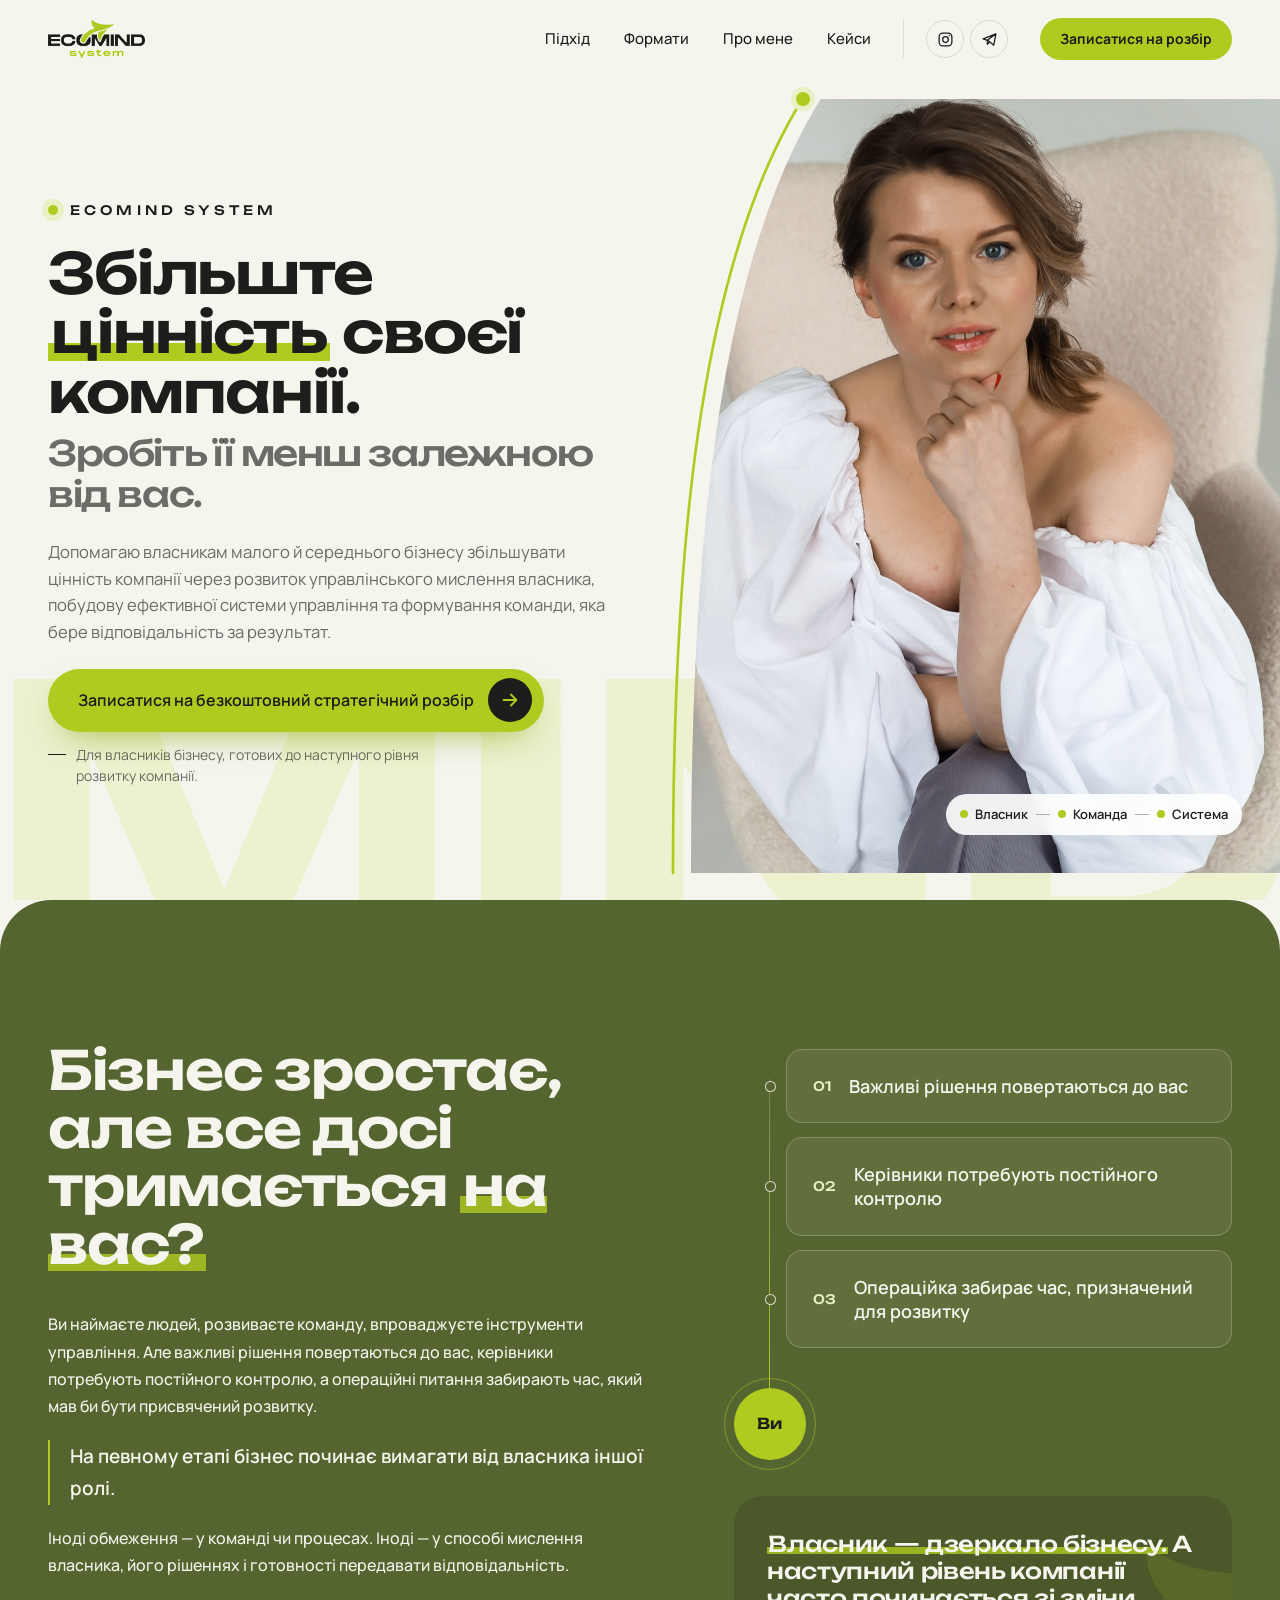
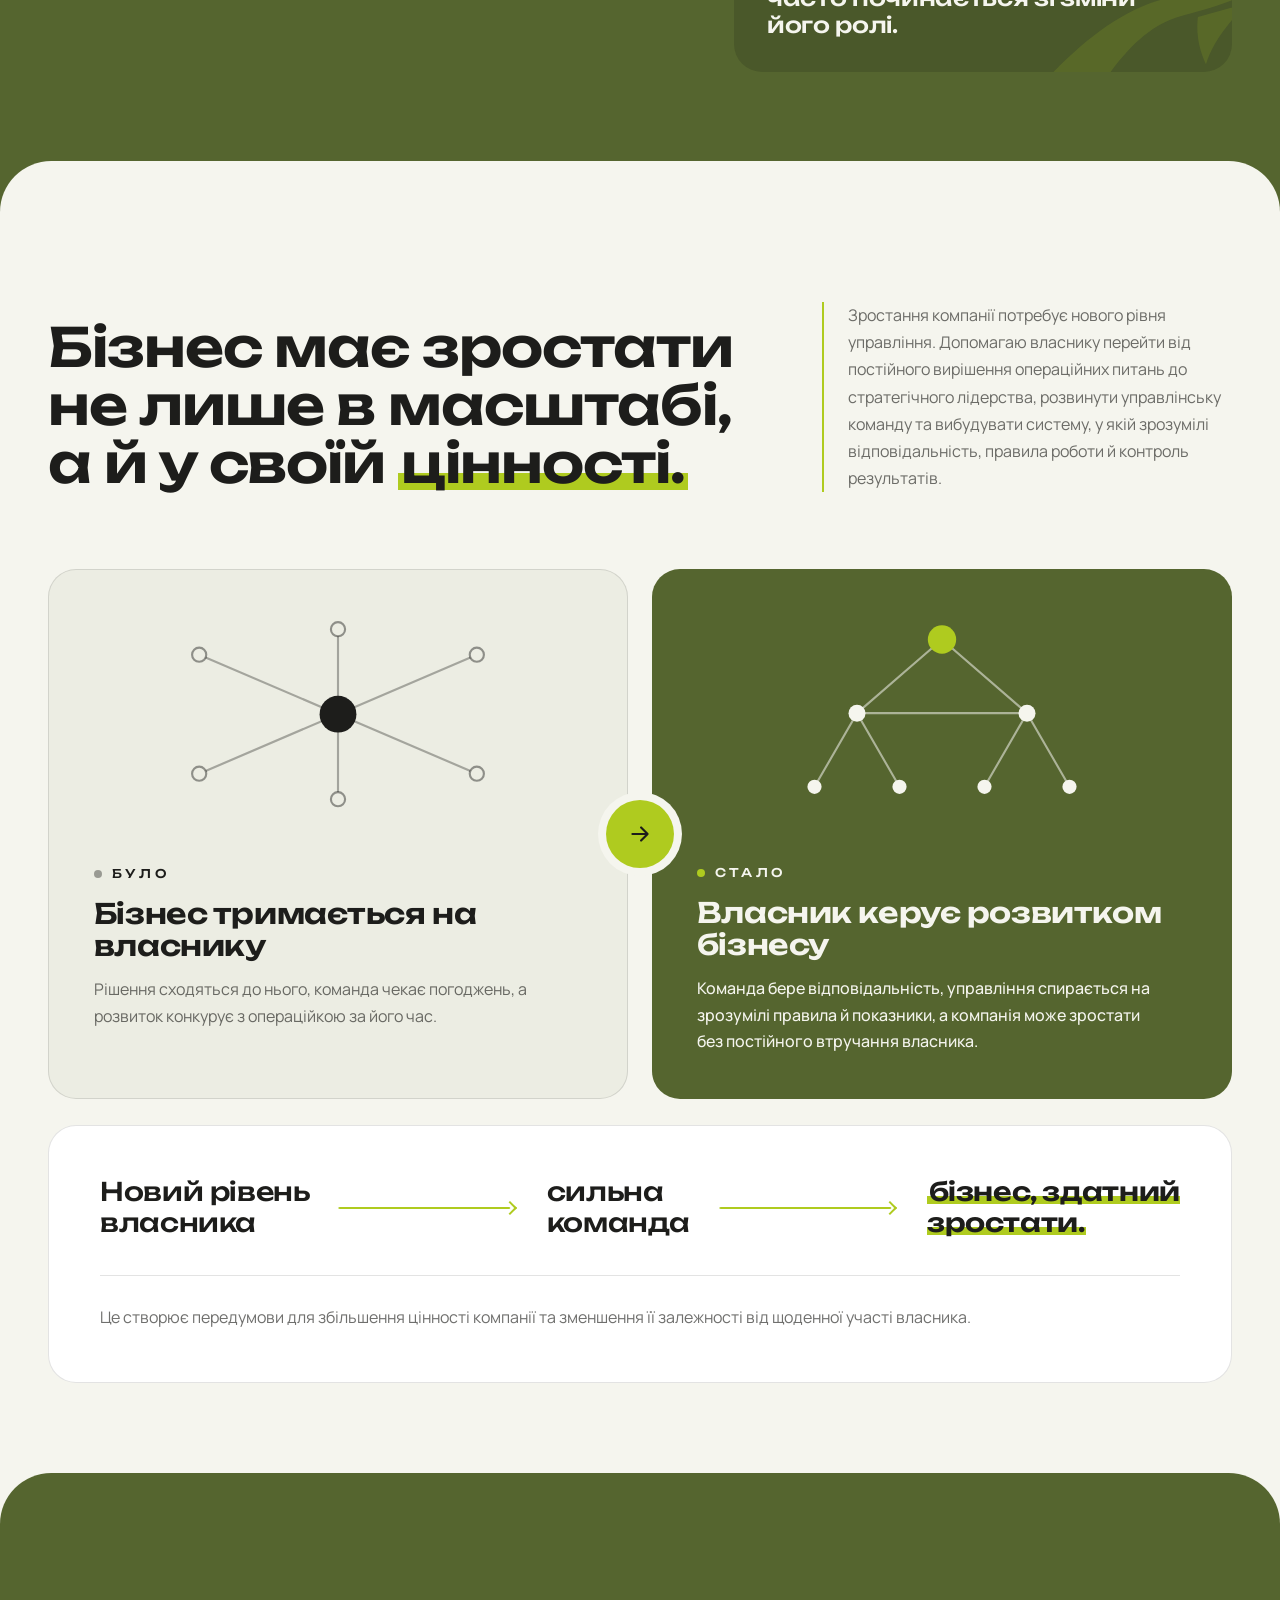
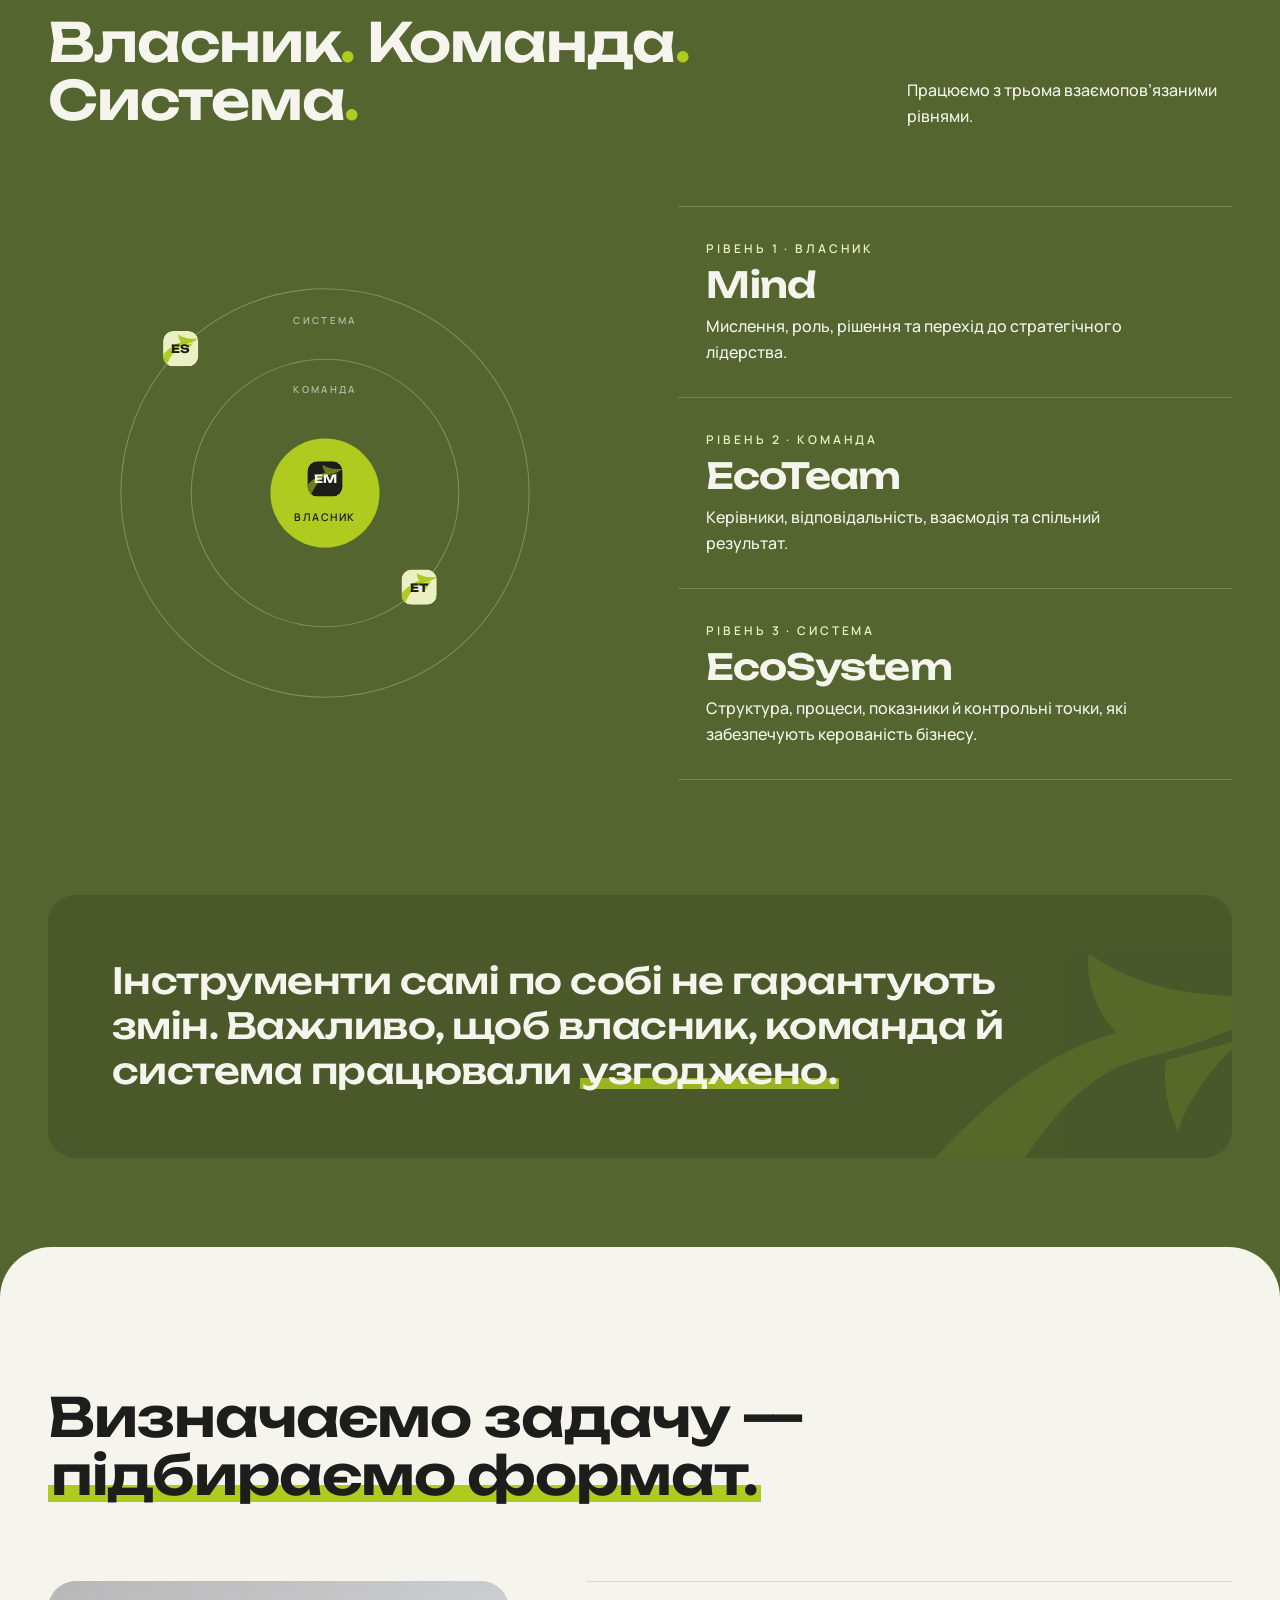
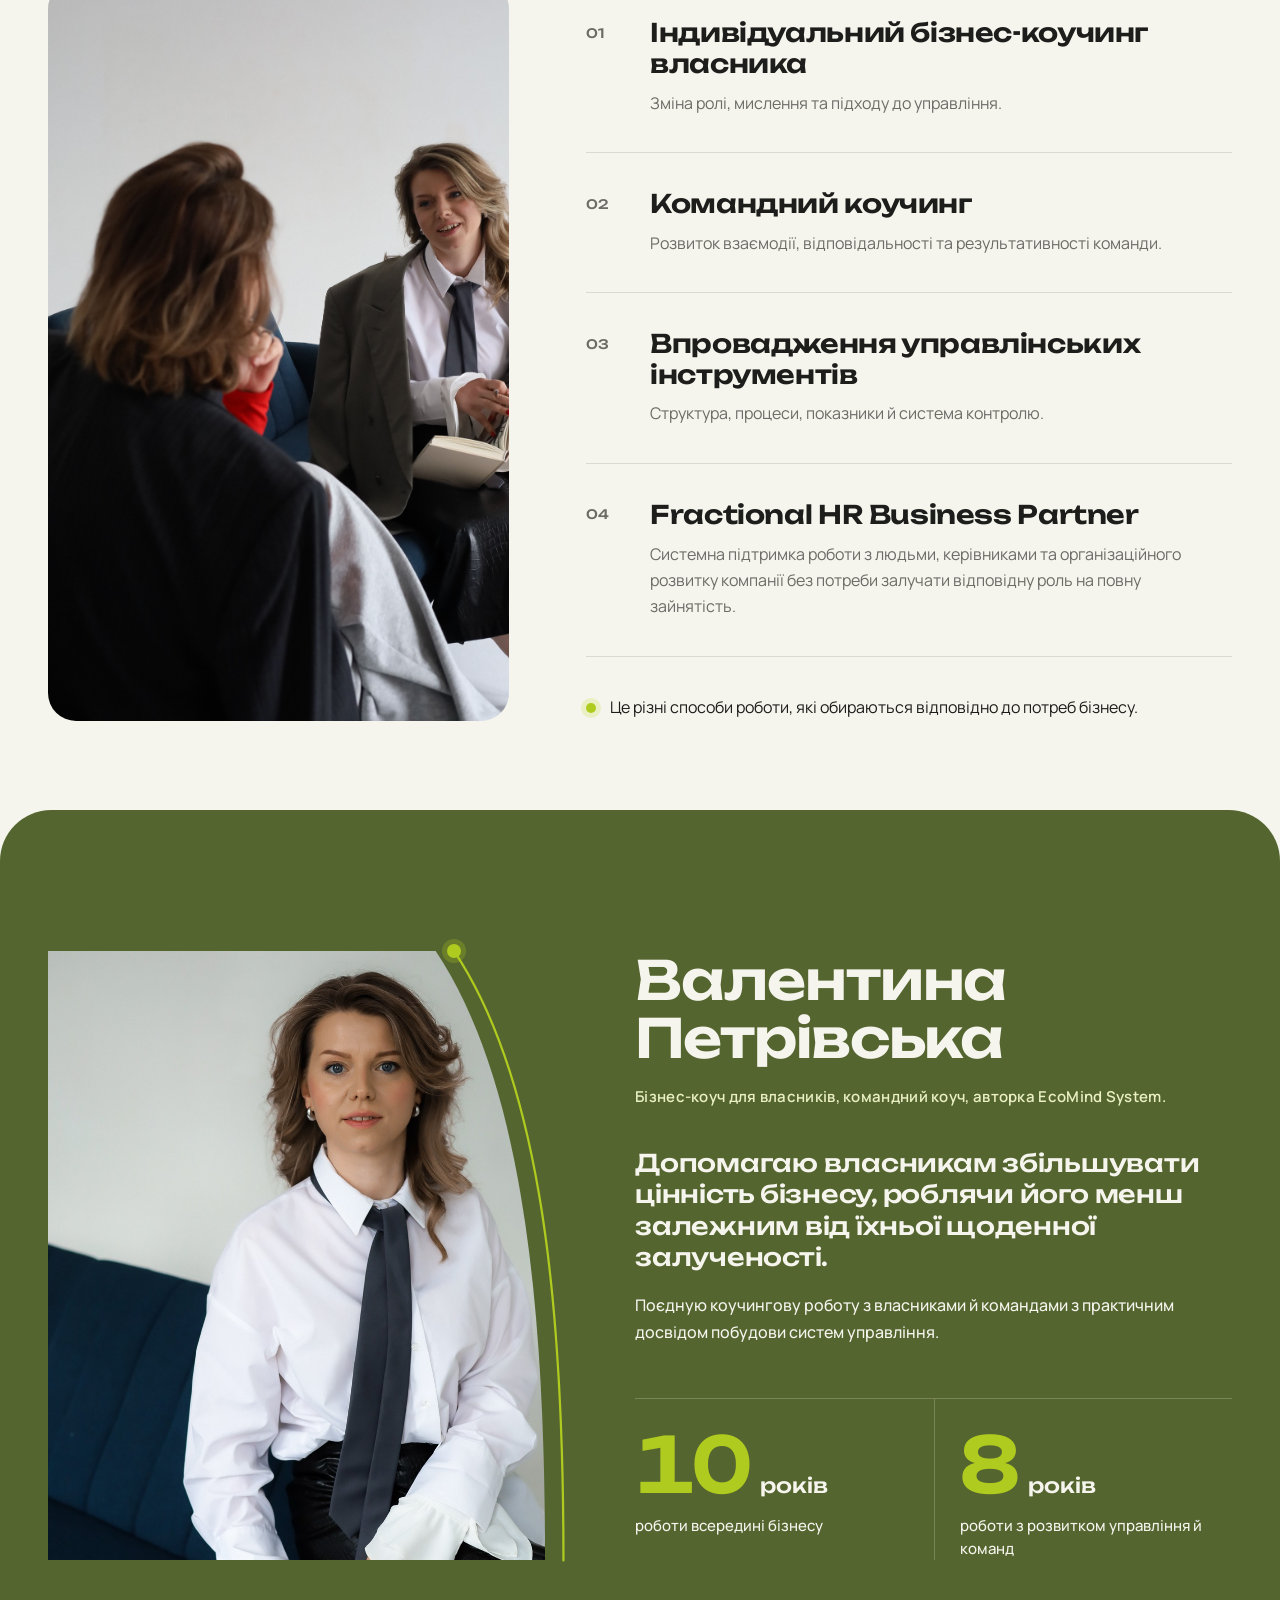
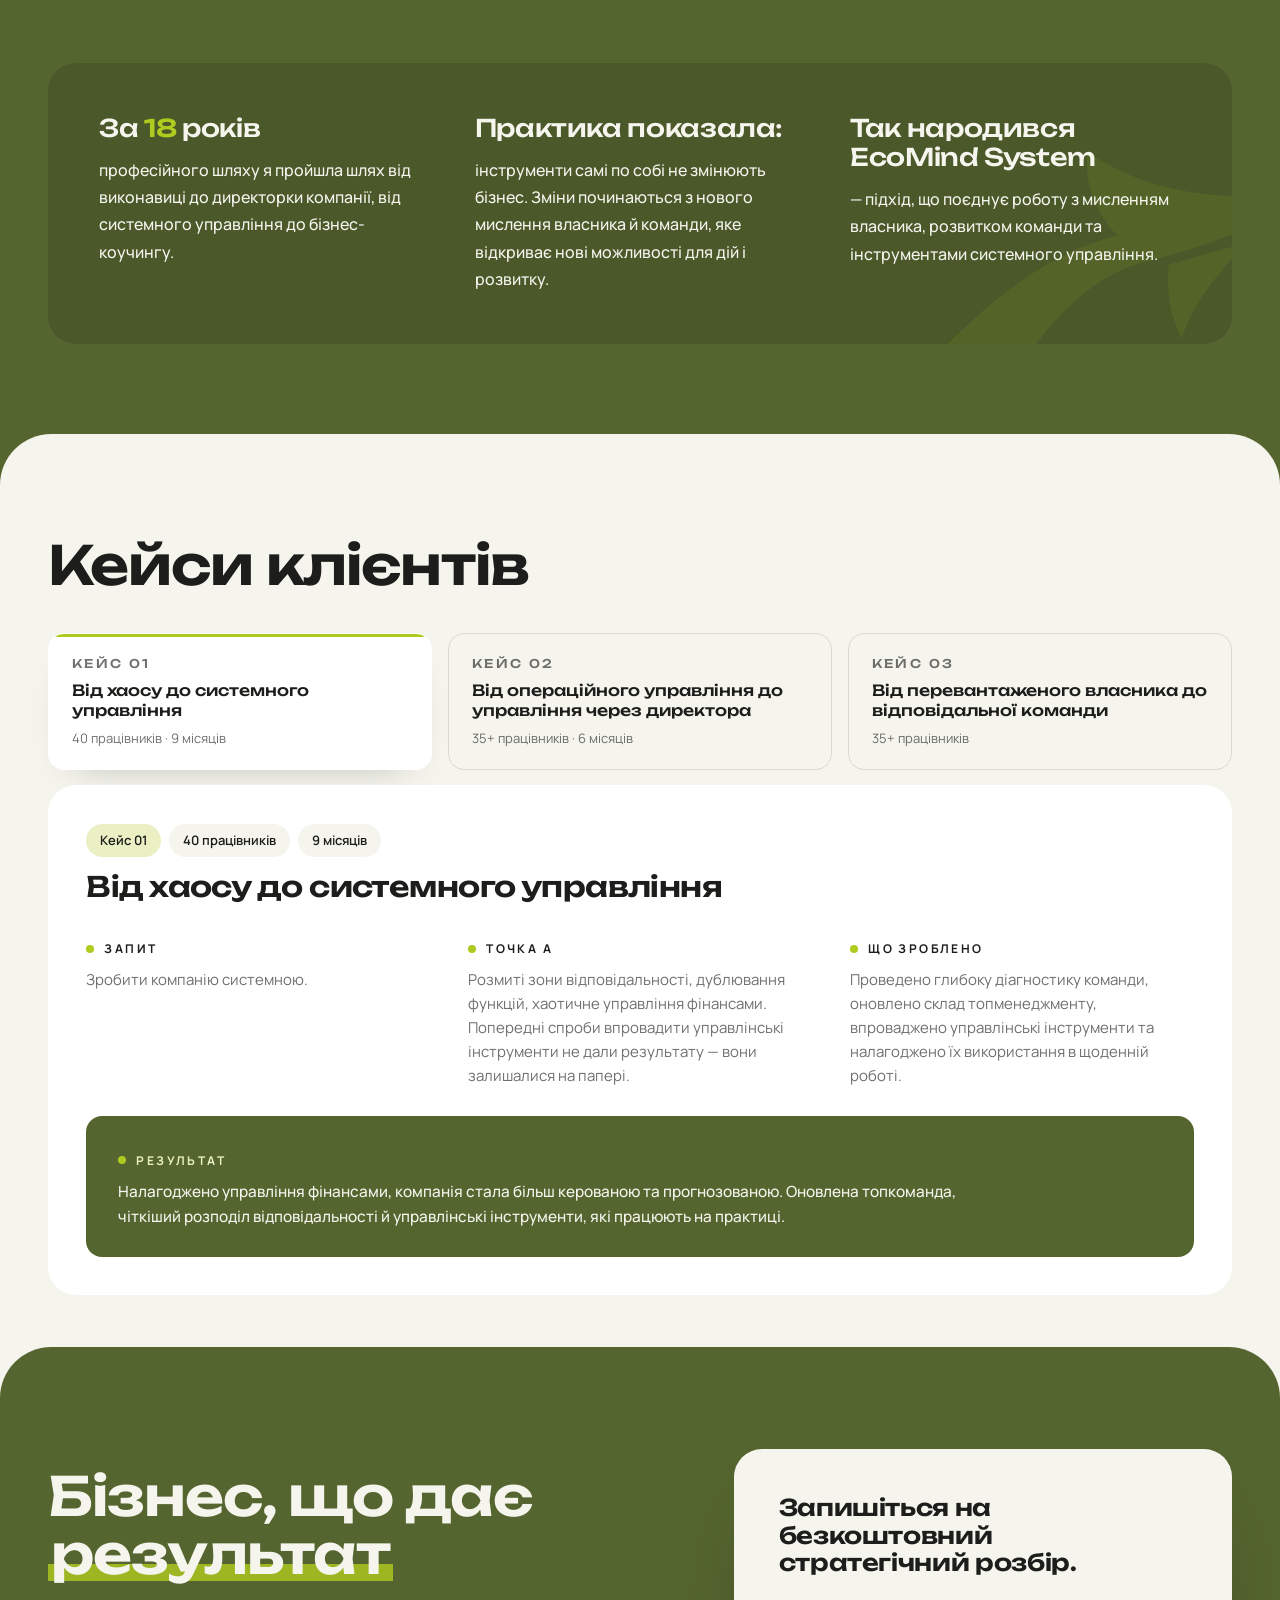
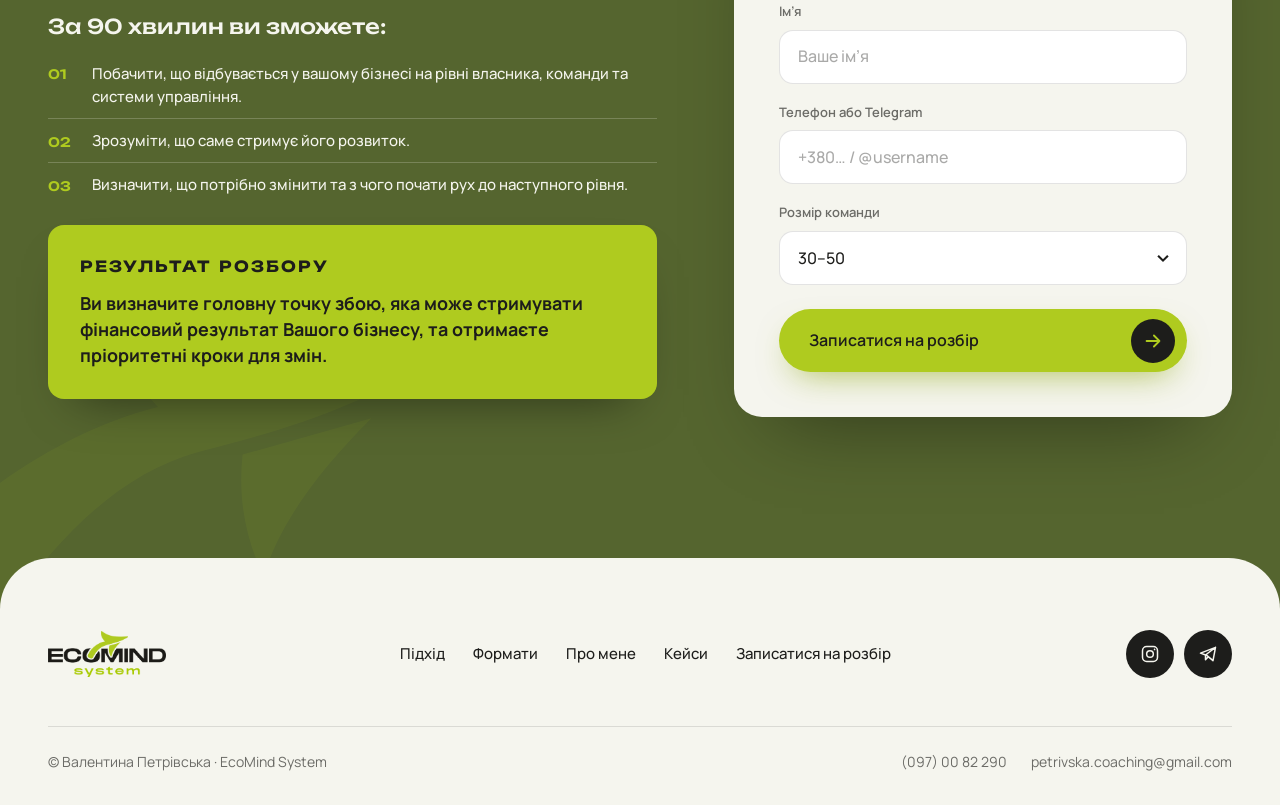
==== index.html @ 6da86913 "Розбір: підпис «Результат розбору» більшим Co-Authored-By: Claude Opus 5.5 <noreply@anthropic.com>" ====
<!DOCTYPE html>
<html lang="uk">
<head>
  <meta charset="UTF-8">
  <meta name="viewport" content="width=device-width, initial-scale=1, viewport-fit=cover">
  <title>EcoMind System — Валентина Петрівська, бізнес-коуч для власників</title>
  <meta name="description" content="Бізнес-коучинг для власників малого й середнього бізнесу: розвиток управлінського мислення, система управління та команда, яка бере відповідальність за результат. Безкоштовний стратегічний розбір.">
  <link rel="canonical" href="https://petrivska.com/">

  <!-- Прев'ю посилання в соцмережах і месенджерах -->
  <meta property="og:type" content="website">
  <meta property="og:locale" content="uk_UA">
  <meta property="og:site_name" content="EcoMind System">
  <meta property="og:url" content="https://petrivska.com/">
  <meta property="og:title" content="Валентина Петрівська — бізнес-коуч для власників | EcoMind System">
  <meta property="og:description" content="Збільште цінність своєї компанії. Зробіть її менш залежною від вас. Безкоштовний стратегічний розбір для власників бізнесу.">
  <meta property="og:image" content="https://petrivska.com/assets/og.jpg">
  <meta property="og:image:width" content="1200">
  <meta property="og:image:height" content="630">
  <meta name="twitter:card" content="summary_large_image">
  <link rel="apple-touch-icon" href="assets/brand/favicon.png">
  <meta name="theme-color" content="#F5F5EE">
  <link rel="icon" type="image/png" href="assets/brand/favicon.png">

  <link rel="preconnect" href="https://fonts.googleapis.com">
  <link rel="preconnect" href="https://fonts.gstatic.com" crossorigin>
  <link href="https://fonts.googleapis.com/css2?family=Manrope:wght@400;500;600;700&family=Unbounded:wght@400;500;600;700&display=swap" rel="stylesheet">

  <link rel="stylesheet" href="css/style.css?v=20261028i">
  <script>document.documentElement.classList.add('js');</script>
</head>
<body>

  <!-- Фірмовий знак «паросток» з логотипу, використовується в кількох місцях -->
  <svg width="0" height="0" style="position:absolute" aria-hidden="true">
    <defs>
      <symbol id="sprout" viewBox="0 0 770 770">
        <path d="M0 520 C120 390 250 282 395 246 C352 200 326 132 336 76 C440 150 562 176 770 166 C652 250 522 282 444 302 C300 342 182 500 62 770 L0 770 Z"/>
        <path d="M500 305 L660 260 C590 330 546 392 526 456 C504 410 494 360 500 305 Z"/>
      </symbol>
      <!-- лівий край фото на першому екрані повторює вигин «паростка» -->
      <!-- заокруглена маска для іконок рівнів на схемі -->
      <clipPath id="badge-clip"><rect x="-20" y="-20" width="40" height="40" rx="11"/></clipPath>
    </defs>
  </svg>

  <!-- ШАПКА -->
  <header class="header" id="header">
    <div class="container header__inner">
      <a href="#top" class="header__logo" aria-label="EcoMind System — на початок">
        <img src="assets/brand/logo-ecomind-system.png" alt="EcoMind System" width="1386" height="542">
      </a>

      <nav class="nav" id="nav" aria-label="Основна навігація">
        <a href="#approach" class="nav__link">Підхід</a>
        <a href="#formats" class="nav__link">Формати</a>
        <a href="#about" class="nav__link">Про мене</a>
        <a href="#cases" class="nav__link">Кейси</a>
        <a href="#form" class="btn btn--lime nav__cta">Записатися на розбір</a>
        <div class="nav__social"><a class="hsocial" href="https://www.instagram.com/valentyna.petrivska/" target="_blank" rel="noopener" aria-label="Instagram"><svg viewBox="0 0 24 24" aria-hidden="true"><rect x="3" y="3" width="18" height="18" rx="5"/><circle cx="12" cy="12" r="4"/><circle cx="17.5" cy="6.5" r="1" class="fill"/></svg></a><a class="hsocial" href="https://t.me/+380970082290" target="_blank" rel="noopener" aria-label="Telegram"><svg viewBox="0 0 24 24" aria-hidden="true"><path d="M21 4L3 11l6 2.2M21 4l-3 16-7.5-6.3M21 4L9 13.2m0 0V19l3-3.5"/></svg></a></div>
      </nav>

      <div class="header__social"><a class="hsocial" href="https://www.instagram.com/valentyna.petrivska/" target="_blank" rel="noopener" aria-label="Instagram"><svg viewBox="0 0 24 24" aria-hidden="true"><rect x="3" y="3" width="18" height="18" rx="5"/><circle cx="12" cy="12" r="4"/><circle cx="17.5" cy="6.5" r="1" class="fill"/></svg></a><a class="hsocial" href="https://t.me/+380970082290" target="_blank" rel="noopener" aria-label="Telegram"><svg viewBox="0 0 24 24" aria-hidden="true"><path d="M21 4L3 11l6 2.2M21 4l-3 16-7.5-6.3M21 4L9 13.2m0 0V19l3-3.5"/></svg></a></div>

      <a href="#form" class="btn btn--lime btn--sm header__cta">Записатися на розбір</a>

      <a href="#form" class="btn btn--lime btn--sm header__cta-mobile">Записатися</a>

      <button class="burger" id="burger" aria-label="Відкрити меню" aria-expanded="false" aria-controls="nav">
        <span></span><span></span>
      </button>
    </div>
  </header>

  <main id="top">

    <!-- 01 / ПЕРШИЙ ЕКРАН -->
    <section class="hero">
      <div class="hero__bgword" aria-hidden="true">MIND</div>

      <div class="container hero__grid">
        <div class="hero__content">
          <p class="eyebrow reveal"><span class="eyebrow__dot"></span>EcoMind System</p>

          <h1 class="hero__title reveal">
            Збільште <span class="mark">цінність</span> своєї компанії.
            <span class="hero__title-muted">Зробіть її менш залежною від вас.</span>
          </h1>

          <p class="hero__lead reveal">
            Допомагаю власникам малого й середнього бізнесу збільшувати цінність компанії через розвиток управлінського мислення власника, побудову ефективної системи управління та формування команди, яка бере відповідальність за результат.
          </p>

          <div class="hero__actions reveal">
            <a href="#form" class="btn btn--lime btn--lg">
              Записатися на безкоштовний стратегічний розбір
              <svg class="btn__arrow" viewBox="0 0 24 24" aria-hidden="true"><path d="M5 12h14M13 6l6 6-6 6"/></svg>
            </a>
            <p class="hero__note">Для власників бізнесу, готових до наступного рівня розвитку компанії.</p>
          </div>
        </div>
      </div>

      <div class="hero__visual reveal">
        <svg class="hero__edge" viewBox="0 0 100 100" preserveAspectRatio="none" aria-hidden="true">
          <path d="M22 0 C4 22 0 60 0 100" pathLength="1"/>
        </svg>
        <span class="hero__edge-dot" aria-hidden="true"></span>

        <figure class="hero__photo">
          <img src="assets/img/IMG_0576.jpg" alt="Валентина Петрівська, бізнес-коуч для власників бізнесу" width="2200" height="1467" fetchpriority="high">
        </figure>

        <div class="hero__levels" aria-label="Три рівні EcoMind">
          <span class="level-chip">Власник</span>
          <span class="level-chip__sep" aria-hidden="true"></span>
          <span class="level-chip">Команда</span>
          <span class="level-chip__sep" aria-hidden="true"></span>
          <span class="level-chip">Система</span>
        </div>
      </div>

    </section>

    <!-- 02 / ПРОБЛЕМА -->
    <section class="problem section--moss" id="problem">
      <div class="container">
        <div class="problem__grid">
          <div class="problem__text">
            <h2 class="h2 reveal">Бізнес зростає, але все досі тримається <span class="mark mark--dark">на вас?</span></h2>

            <div class="problem__body reveal">
              <p>Ви наймаєте людей, розвиваєте команду, впроваджуєте інструменти управління. Але важливі рішення повертаються до вас, керівники потребують постійного контролю, а операційні питання забирають час, який мав би бути присвячений розвитку.</p>
              <p class="problem__accent">На певному етапі бізнес починає вимагати від власника іншої ролі.</p>
              <p>Іноді обмеження — у команді чи процесах. Іноді — у способі мислення власника, його рішеннях і готовності передавати відповідальність.</p>
            </div>
          </div>

          <div class="problem__flow reveal" aria-label="Симптоми">
            <ol class="pains">
              <li class="pain">
                <span class="pain__num">01</span>
                <span class="pain__text">Важливі рішення повертаються до вас</span>
              </li>
              <li class="pain">
                <span class="pain__num">02</span>
                <span class="pain__text">Керівники потребують постійного контролю</span>
              </li>
              <li class="pain">
                <span class="pain__num">03</span>
                <span class="pain__text">Операційка забирає час, призначений для розвитку</span>
              </li>
            </ol>
            <div class="pains__node" aria-hidden="true"><span>Ви</span></div>

            <blockquote class="problem__quote problem__quote--side">
              <svg class="problem__quote-sprout" aria-hidden="true"><use href="#sprout"/></svg>
              <p><span class="mark mark--dark">Власник — дзеркало бізнесу.</span> А наступний рівень компанії часто починається зі зміни його ролі.</p>
            </blockquote>
          </div>
        </div>

      </div>
    </section>

    <!-- 03 / ОСНОВНА ЦІННІСТЬ -->
    <section class="value" id="value">
      <div class="container">

        <div class="value__head">
          <h2 class="h2 reveal">Бізнес має зростати не лише в масштабі, а й у своїй <span class="mark">цінності.</span></h2>
          <p class="value__lead reveal">Зростання компанії потребує нового рівня управління. Допомагаю власнику перейти від постійного вирішення операційних питань до стратегічного лідерства, розвинути управлінську команду та вибудувати систему, у якій зрозумілі відповідальність, правила роботи й контроль результатів.</p>
        </div>

        <!-- Було → Стало -->
        <div class="shift">
          <article class="shift__card shift__card--before reveal">
            <svg class="shift__diagram draw" viewBox="0 0 240 140" aria-hidden="true">
              <g class="shift__lines">
                <path d="M22 28 L120 70" pathLength="1"/>
                <path d="M22 112 L120 70" pathLength="1"/>
                <path d="M218 28 L120 70" pathLength="1"/>
                <path d="M218 112 L120 70" pathLength="1"/>
                <path d="M120 10 L120 70" pathLength="1"/>
                <path d="M120 130 L120 70" pathLength="1"/>
              </g>
              <g class="shift__nodes">
                <circle cx="22" cy="28" r="5"/><circle cx="22" cy="112" r="5"/>
                <circle cx="218" cy="28" r="5"/><circle cx="218" cy="112" r="5"/>
                <circle cx="120" cy="10" r="5"/><circle cx="120" cy="130" r="5"/>
              </g>
              <circle class="shift__core" cx="120" cy="70" r="13"/>
              <!-- «рішення», що весь час стікаються до власника -->
              <g class="shift__signals">
                <circle r="3"><animateMotion begin="indefinite" dur="2.4s" repeatCount="indefinite" calcMode="spline" keyTimes="0;1" keyPoints="0;1" keySplines=".45 0 .55 1" path="M22 28 L120 70"/></circle>
                <circle r="3"><animateMotion begin="indefinite" dur="2.4s" repeatCount="indefinite" calcMode="spline" keyTimes="0;1" keyPoints="0;1" keySplines=".45 0 .55 1" path="M218 112 L120 70"/></circle>
                <circle r="3"><animateMotion begin="indefinite" dur="2.4s" repeatCount="indefinite" calcMode="spline" keyTimes="0;1" keyPoints="0;1" keySplines=".45 0 .55 1" path="M120 130 L120 70"/></circle>
                <circle r="3"><animateMotion begin="indefinite" dur="2.4s" repeatCount="indefinite" calcMode="spline" keyTimes="0;1" keyPoints="0;1" keySplines=".45 0 .55 1" path="M218 28 L120 70"/></circle>
                <circle r="3"><animateMotion begin="indefinite" dur="2.4s" repeatCount="indefinite" calcMode="spline" keyTimes="0;1" keyPoints="0;1" keySplines=".45 0 .55 1" path="M22 112 L120 70"/></circle>
                <circle r="3"><animateMotion begin="indefinite" dur="2.4s" repeatCount="indefinite" calcMode="spline" keyTimes="0;1" keyPoints="0;1" keySplines=".45 0 .55 1" path="M120 10 L120 70"/></circle>
              </g>
            </svg>
            <p class="shift__label">Було</p>
            <h3 class="shift__title">Бізнес тримається на власнику</h3>
            <p class="shift__text">Рішення сходяться до нього, команда чекає погоджень, а розвиток конкурує з операційкою за його час.</p>
          </article>

          <div class="shift__arrow reveal" aria-hidden="true">
            <svg viewBox="0 0 24 24"><path d="M5 12h14M13 6l6 6-6 6"/></svg>
          </div>

          <article class="shift__card shift__card--after reveal">
            <svg class="shift__diagram draw" viewBox="0 0 240 140" aria-hidden="true">
              <g class="shift__lines">
                <path d="M120 18 L60 70" pathLength="1"/>
                <path d="M120 18 L180 70" pathLength="1"/>
                <path d="M60 70 L180 70" pathLength="1"/>
                <path d="M60 70 L30 122" pathLength="1"/>
                <path d="M60 70 L90 122" pathLength="1"/>
                <path d="M180 70 L150 122" pathLength="1"/>
                <path d="M180 70 L210 122" pathLength="1"/>
              </g>
              <g class="shift__nodes">
                <circle cx="60" cy="70" r="6"/><circle cx="180" cy="70" r="6"/>
                <circle cx="30" cy="122" r="5"/><circle cx="90" cy="122" r="5"/>
                <circle cx="150" cy="122" r="5"/><circle cx="210" cy="122" r="5"/>
              </g>
              <circle class="shift__core" cx="120" cy="18" r="10"/>
              <!-- імпульс від власника розходиться через команду в систему -->
              <g class="shift__signals">
                <circle r="3"><animateMotion begin="indefinite" dur="3s" repeatCount="indefinite" calcMode="spline" keyTimes="0;1" keyPoints="0;1" keySplines=".45 0 .55 1" path="M120 18 L60 70 L30 122"/></circle>
                <circle r="3"><animateMotion begin="indefinite" dur="3s" repeatCount="indefinite" calcMode="spline" keyTimes="0;1" keyPoints="0;1" keySplines=".45 0 .55 1" path="M120 18 L180 70 L210 122"/></circle>
                <circle r="3"><animateMotion begin="indefinite" dur="3s" repeatCount="indefinite" calcMode="spline" keyTimes="0;1" keyPoints="0;1" keySplines=".45 0 .55 1" path="M120 18 L60 70 L90 122"/></circle>
                <circle r="3"><animateMotion begin="indefinite" dur="3s" repeatCount="indefinite" calcMode="spline" keyTimes="0;1" keyPoints="0;1" keySplines=".45 0 .55 1" path="M120 18 L180 70 L150 122"/></circle>
              </g>
            </svg>
            <p class="shift__label">Стало</p>
            <h3 class="shift__title">Власник керує розвитком бізнесу</h3>
            <p class="shift__text">Команда бере відповідальність, управління спирається на зрозумілі правила й показники, а компанія може зростати без постійного втручання власника.</p>
          </article>
        </div>

        <!-- Формула росту -->
        <div class="formula reveal">
          <ol class="formula__steps draw">
            <li class="formula__step">Новий рівень<br class="formula__br"> власника</li>
            <li class="formula__link" aria-hidden="true">
              <svg viewBox="0 0 100 12" preserveAspectRatio="none"><path d="M0 6 H96" pathLength="1"/></svg>
              <span class="formula__head"></span>
            </li>
            <li class="formula__step">сильна<br class="formula__br"> команда</li>
            <li class="formula__link" aria-hidden="true">
              <svg viewBox="0 0 100 12" preserveAspectRatio="none"><path d="M0 6 H96" pathLength="1"/></svg>
              <span class="formula__head"></span>
            </li>
            <li class="formula__step formula__step--final"><span class="mark">бізнес, здатний<br class="formula__br"> зростати.</span></li>
          </ol>
          <p class="formula__note">Це створює передумови для збільшення цінності компанії та зменшення її залежності від щоденної участі власника.</p>
        </div>

      </div>
    </section>

    <!-- 04 / ПІДХІД ECOMIND -->
    <section class="approach section--moss" id="approach">
      <div class="container">

        <div class="approach__head">
          <h2 class="h2 approach__title reveal">Власник<i>.</i> Команда<i>.</i> Система<i>.</i></h2>
          <p class="approach__sub reveal">Працюємо з трьома взаємопов’язаними рівнями.</p>
        </div>

        <div class="approach__body" data-active="0">

          <!-- Схема: власник у центрі, навколо команда, зовні система -->
          <div class="orbit reveal" aria-hidden="true">
            <svg viewBox="0 0 500 500">
              <g class="orbit__level orbit__level--3" data-level="3">
                <circle class="orbit__band" cx="250" cy="250" r="232"/>
                <circle class="orbit__ring" cx="250" cy="250" r="232" pathLength="1"/>
                <text class="orbit__label" x="250" y="58">Система</text>
                <g class="orbit__badge" clip-path="url(#badge-clip)" transform="translate(86 86)"><rect x="-20" y="-20" width="40" height="40" rx="11"/><svg x="-20" y="-20" width="40" height="40" viewBox="0 0 770 770"><use href="#sprout"/></svg><text y="5">ES</text></g>
              </g>
              <g class="orbit__level orbit__level--2" data-level="2">
                <circle class="orbit__band" cx="250" cy="250" r="152"/>
                <circle class="orbit__ring" cx="250" cy="250" r="152" pathLength="1"/>
                <text class="orbit__label" x="250" y="136">Команда</text>
                <g class="orbit__badge" clip-path="url(#badge-clip)" transform="translate(357 357)"><rect x="-20" y="-20" width="40" height="40" rx="11"/><svg x="-20" y="-20" width="40" height="40" viewBox="0 0 770 770"><use href="#sprout"/></svg><text y="5">ET</text></g>
              </g>
              <g class="orbit__level orbit__level--1" data-level="1">
                <circle class="orbit__core" cx="250" cy="250" r="62"/>
                <text class="orbit__label orbit__label--core" x="250" y="282">Власник</text>
                <g class="orbit__badge orbit__badge--core" clip-path="url(#badge-clip)" transform="translate(250 234)"><rect x="-20" y="-20" width="40" height="40" rx="11"/><svg x="-20" y="-20" width="40" height="40" viewBox="0 0 770 770"><use href="#sprout"/></svg><text y="5">EM</text></g>
              </g>
            </svg>
          </div>

          <!-- Рівні -->
          <div class="levels reveal">
            <article class="level" data-level="1" tabindex="0">
              <p class="level__tag">Рівень 1 · Власник</p>
              <h3 class="level__name">Mind</h3>
              <p class="level__text">Мислення, роль, рішення та перехід до стратегічного лідерства.</p>
            </article>
            <article class="level" data-level="2" tabindex="0">
              <p class="level__tag">Рівень 2 · Команда</p>
              <h3 class="level__name">EcoTeam</h3>
              <p class="level__text">Керівники, відповідальність, взаємодія та спільний результат.</p>
            </article>
            <article class="level" data-level="3" tabindex="0">
              <p class="level__tag">Рівень 3 · Система</p>
              <h3 class="level__name">EcoSystem</h3>
              <p class="level__text">Структура, процеси, показники й контрольні точки, які забезпечують керованість бізнесу.</p>
            </article>
          </div>
        </div>

        <blockquote class="problem__quote reveal">
          <svg class="problem__quote-sprout" aria-hidden="true"><use href="#sprout"/></svg>
          <p>Інструменти самі по собі не гарантують змін. Важливо, щоб власник, команда й система працювали <span class="mark mark--dark">узгоджено.</span></p>
        </blockquote>

      </div>
    </section>

    <!-- 05 / ФОРМАТИ РОБОТИ -->
    <section class="formats" id="formats">
      <div class="container">

        <h2 class="h2 formats__title reveal">Визначаємо задачу — <span class="mark">підбираємо формат.</span></h2>

        <div class="formats__grid">
          <figure class="formats__photo reveal">
            <img src="assets/img/IMG_0427.jpg" alt="Валентина Петрівська під час сесії з клієнтом" width="1200" height="1800" loading="lazy">
          </figure>

          <div class="formats__main">
            <ol class="formats__list">
              <li class="format reveal">
                <span class="format__num">01</span>
                <div>
                  <h3 class="format__title">Індивідуальний бізнес-коучинг власника</h3>
                  <p class="format__text">Зміна ролі, мислення та підходу до управління.</p>
                </div>
              </li>
              <li class="format reveal">
                <span class="format__num">02</span>
                <div>
                  <h3 class="format__title">Командний коучинг</h3>
                  <p class="format__text">Розвиток взаємодії, відповідальності та результативності команди.</p>
                </div>
              </li>
              <li class="format reveal">
                <span class="format__num">03</span>
                <div>
                  <h3 class="format__title">Впровадження управлінських інструментів</h3>
                  <p class="format__text">Структура, процеси, показники й система контролю.</p>
                </div>
              </li>
              <li class="format reveal">
                <span class="format__num">04</span>
                <div>
                  <h3 class="format__title">Fractional HR Business Partner</h3>
                  <p class="format__text">Системна підтримка роботи з людьми, керівниками та організаційного розвитку компанії без потреби залучати відповідну роль на повну зайнятість.</p>
                </div>
              </li>
            </ol>

            <p class="formats__note reveal">Це різні способи роботи, які обираються відповідно до потреб бізнесу.</p>
          </div>
        </div>

      </div>
    </section>

    <!-- 06 / ПРО МЕНЕ -->
    <section class="about section--moss" id="about">
      <div class="container">

        <div class="about__grid">
          <div class="about__visual reveal">
            <figure class="about__photo">
              <img src="assets/img/IMG_0498.jpg" alt="Валентина Петрівська" width="1200" height="1800" loading="lazy">
            </figure>
            <svg class="about__edge" viewBox="0 0 100 100" preserveAspectRatio="none" aria-hidden="true">
              <path d="M78 0 C96 22 100 60 100 100"/>
            </svg>
            <span class="about__edge-dot" aria-hidden="true"></span>
          </div>

          <div class="about__content">
            <h2 class="h2 about__name reveal">Валентина Петрівська</h2>
            <p class="about__role reveal">Бізнес-коуч для власників, командний коуч, авторка EcoMind System.</p>
            <p class="about__lead reveal">Допомагаю власникам збільшувати цінність бізнесу, роблячи його менш залежним від їхньої щоденної залученості.</p>
            <p class="about__text reveal">Поєдную коучингову роботу з власниками й командами з практичним досвідом побудови систем управління.</p>

            <div class="about__stats reveal">
              <div class="stat">
                <p class="stat__value"><b data-count="10">10</b> років</p>
                <p class="stat__label">роботи всередині бізнесу</p>
              </div>
              <div class="stat">
                <p class="stat__value"><b data-count="8">8</b> років</p>
                <p class="stat__label">роботи з розвитком управління й команд</p>
              </div>
            </div>
          </div>
        </div>

        <!-- Шлях -->
        <div class="about__story">
          <svg class="about__story-sprout" aria-hidden="true"><use href="#sprout"/></svg>
          <p class="reveal"><span class="story__lead">За <b>18</b> років</span> професійного шляху я пройшла шлях від виконавиці до директорки компанії, від системного управління до бізнес-коучингу.</p>
          <p class="reveal"><span class="story__lead">Практика показала:</span> інструменти самі по собі не змінюють бізнес. Зміни починаються з нового мислення власника й команди, яке відкриває нові можливості для дій і розвитку.</p>
          <p class="reveal"><span class="story__lead">Так народився EcoMind System</span> — підхід, що поєднує роботу з мисленням власника, розвитком команди та інструментами системного управління.</p>
        </div>

      </div>
    </section>

    <!-- 07 / КЕЙСИ -->
    <section class="cases" id="cases">
      <div class="container">

        <h2 class="h2 cases__title reveal">Кейси клієнтів</h2>

        <div class="cases__tabs reveal" role="tablist" aria-label="Кейси клієнтів">
            <button class="case-tab is-active" type="button" role="tab" id="case-tab-01" aria-controls="case-01" aria-selected="true">
              <span class="case-tab__num">Кейс 01</span>
              <span class="case-tab__title">Від хаосу до системного управління</span>
              <span class="case-tab__meta">40 працівників · 9 місяців</span>
            </button>
            <button class="case-tab" type="button" role="tab" id="case-tab-02" aria-controls="case-02" aria-selected="false" tabindex="-1">
              <span class="case-tab__num">Кейс 02</span>
              <span class="case-tab__title">Від операційного управління до управління через директора</span>
              <span class="case-tab__meta">35+ працівників · 6 місяців</span>
            </button>
            <button class="case-tab" type="button" role="tab" id="case-tab-03" aria-controls="case-03" aria-selected="false" tabindex="-1">
              <span class="case-tab__num">Кейс 03</span>
              <span class="case-tab__title">Від перевантаженого власника до відповідальної команди</span>
              <span class="case-tab__meta">35+ працівників</span>
            </button>
        </div>

        <div class="cases__panel reveal">
          <article class="case is-active" id="case-01" role="tabpanel" aria-labelledby="case-tab-01">
            <div class="case__meta"><span>Кейс 01</span><span>40 працівників</span><span>9 місяців</span></div>
            <h3 class="case__title">Від хаосу до системного управління</h3>
            <div class="case__steps">
              <div class="case__step"><p class="case__label">Запит</p><p class="case__text">Зробити компанію системною.</p></div>
              <div class="case__step"><p class="case__label">Точка А</p><p class="case__text">Розмиті зони відповідальності, дублювання функцій, хаотичне управління фінансами. Попередні спроби впровадити управлінські інструменти не дали результату — вони залишалися на папері.</p></div>
              <div class="case__step"><p class="case__label">Що зроблено</p><p class="case__text">Проведено глибоку діагностику команди, оновлено склад топменеджменту, впроваджено управлінські інструменти та налагоджено їх використання в щоденній роботі.</p></div>
            </div>
            <div class="case__result">
              <p class="case__label">Результат</p>
              <p class="case__text">Налагоджено управління фінансами, компанія стала більш керованою та прогнозованою. Оновлена топкоманда, чіткіший розподіл відповідальності й управлінські інструменти, які працюють на практиці.</p>
            </div>
          </article>
          <article class="case" id="case-02" role="tabpanel" aria-labelledby="case-tab-02" hidden>
            <div class="case__meta"><span>Кейс 02</span><span>35+ працівників</span><span>6 місяців</span></div>
            <h3 class="case__title">Від операційного управління до управління через директора</h3>
            <div class="case__steps">
              <div class="case__step"><p class="case__label">Запит</p><p class="case__text">Звільнити власника від щоденної операційки та налагодити управління компанією через директора.</p></div>
              <div class="case__step"><p class="case__label">Точка А</p><p class="case__text">Управлінські інструменти не забезпечували системної роботи, структура команди потребувала змін, а компанії бракувало готової управлінської команди для автономної роботи.</p></div>
              <div class="case__step"><p class="case__label">Що зроблено</p><p class="case__text">Оновлено управлінські інструменти й розподіл ролей, посилено команду ключовими керівниками, запущено системне навчання працівників. Внутрішнього керівника підготовлено до ролі директора.</p></div>
            </div>
            <div class="case__result">
              <p class="case__label">Результат</p>
              <p class="case__text">Власник перейшов від щоденного операційного управління до роботи через директора, приділяючи управлінню компанією один день на тиждень. Компанія отримала керівника, здатного вести поточну діяльність, а власник — більше простору для розвитку нового бізнесу.</p>
            </div>
          </article>
          <article class="case" id="case-03" role="tabpanel" aria-labelledby="case-tab-03" hidden>
            <div class="case__meta"><span>Кейс 03</span><span>35+ працівників</span></div>
            <h3 class="case__title">Від перевантаженого власника до відповідальної команди</h3>
            <div class="case__steps">
              <div class="case__step"><p class="case__label">Запит</p><p class="case__text">Зменшити операційну залученість власника та налагодити самостійну роботу команди.</p></div>
              <div class="case__step"><p class="case__label">Точка А</p><p class="case__text">Власник одночасно виконував роль директора, вирішував більшість питань і брав на себе відповідальність команди. Формально система управління існувала, але ролі, відповідальність і взаємодія залишалися нечіткими.</p></div>
              <div class="case__step"><p class="case__label">Що зроблено</p><p class="case__text">Коучинг власника, діагностика топкоманди, перегляд ролей і посад, впровадження організаційної структури та правил комунікації, командне навчання й індивідуальна робота з ключовими працівниками.</p></div>
            </div>
            <div class="case__result">
              <p class="case__label">Результат</p>
              <p class="case__text">Чіткіший розподіл ролей і відповідальності, більше самостійності команди. Власник почав делегувати, вимагати результату та бачити реальні можливості команди замість того, щоб постійно вирішувати все самостійно.</p>
            </div>
          </article>
        </div>

      </div>
    </section>

    <!-- 08 / СТРАТЕГІЧНИЙ РОЗБІР -->
    <section class="consult section--moss" id="consult">
      <svg class="consult__sprout" aria-hidden="true"><use href="#sprout"/></svg>
      <div class="container consult__grid">

        <div class="consult__info">
          <h2 class="h2 consult__title reveal">Бізнес, що дає <span class="mark mark--dark">результат</span></h2>
          <p class="consult__lead reveal">За 90 хвилин ви зможете:</p>
          <ol class="outcomes reveal">
            <li><span class="outcomes__num">01</span>Побачити, що відбувається у вашому бізнесі на рівні власника, команди та системи управління.</li>
            <li><span class="outcomes__num">02</span>Зрозуміти, що саме стримує його розвиток.</li>
            <li><span class="outcomes__num">03</span>Визначити, що потрібно змінити та з чого почати рух до наступного рівня.</li>
          </ol>

          <div class="consult__result reveal">
            <p class="consult__result-label">Результат розбору</p>
            <p class="consult__result-text">Ви визначите головну точку збою, яка може стримувати фінансовий результат Вашого бізнесу, та отримаєте пріоритетні кроки для змін.</p>
          </div>
        </div>

        <div class="consult__card reveal" id="form">
          <form class="form" name="consult" method="POST" data-netlify="true" netlify-honeypot="bot-field" novalidate>
            <input type="hidden" name="form-name" value="consult">
            <p class="form__hp" aria-hidden="true"><label>Не заповнюйте: <input name="bot-field" tabindex="-1" autocomplete="off"></label></p>

            <h3 class="form__title">Запишіться на безкоштовний стратегічний розбір.</h3>

            <label class="field">
              <span class="field__label">Ім’я</span>
              <input class="field__input" type="text" name="name" placeholder="Ваше ім’я" autocomplete="name" required>
            </label>

            <label class="field">
              <span class="field__label">Телефон або Telegram</span>
              <input class="field__input" type="text" name="contact" placeholder="+380… / @username" autocomplete="tel" required>
            </label>

            <label class="field">
              <span class="field__label">Розмір команди</span>
              <span class="field__select">
                <select class="field__input" name="team">
                  <option>до 10</option>
                  <option>10–30</option>
                  <option selected>30–50</option>
                  <option>50+</option>
                </select>
              </span>
            </label>

            <button class="btn btn--lime btn--lg form__submit" type="submit">
              Записатися на розбір
              <svg class="btn__arrow" viewBox="0 0 24 24" aria-hidden="true"><path d="M5 12h14M13 6l6 6-6 6"/></svg>
            </button>
            <p class="form__error" role="alert" hidden>Не вдалося надіслати заявку. Спробуйте ще раз трохи пізніше.</p>
          </form>

          <div class="form__done" hidden>
            <span class="form__done-icon" aria-hidden="true"><svg viewBox="0 0 24 24"><path d="M5 12.5l4.5 4.5L19 7.5"/></svg></span>
            <h3 class="form__title">Дякуємо! Заявку отримано.</h3>
            <p>Валентина зв’яжеться з вами найближчим часом, щоб узгодити час розбору.</p>
          </div>
        </div>

      </div>
    </section>

  </main>

  <!-- ПІДВАЛ -->
  <footer class="footer">
    <div class="container">
      <div class="footer__top">
        <a href="#top" class="footer__logo" aria-label="EcoMind System — на початок">
          <img src="assets/brand/logo-ecomind-system.png" alt="EcoMind System" width="1386" height="542" loading="lazy">
        </a>

        <nav class="footer__nav" aria-label="Навігація в підвалі">
          <a href="#approach">Підхід</a>
          <a href="#formats">Формати</a>
          <a href="#about">Про мене</a>
          <a href="#cases">Кейси</a>
          <a href="#form">Записатися на розбір</a>
        </nav>

        <div class="footer__social">
          <a class="social" href="https://www.instagram.com/valentyna.petrivska/" target="_blank" rel="noopener" aria-label="Instagram">
            <svg viewBox="0 0 24 24" aria-hidden="true"><rect x="3" y="3" width="18" height="18" rx="5"/><circle cx="12" cy="12" r="4"/><circle cx="17.5" cy="6.5" r="1" class="fill"/></svg>
          </a>
                    <a class="social" href="https://t.me/+380970082290" target="_blank" rel="noopener" aria-label="Telegram">
            <svg viewBox="0 0 24 24" aria-hidden="true"><path d="M21 4L3 11l6 2.2M21 4l-3 16-7.5-6.3M21 4L9 13.2m0 0V19l3-3.5"/></svg>
          </a>
        </div>
      </div>

      <div class="footer__bottom">
        <p>© Валентина Петрівська · EcoMind System</p>
        <p class="footer__contact">
          <a href="tel:+380970082290">(097) 00 82 290</a>
          <a href="mailto:petrivska.coaching@gmail.com">petrivska.coaching@gmail.com</a>
        </p>
      </div>
    </div>
  </footer>

  <script src="js/main.js?v=20261028i" defer></script>
</body>
</html>
---- css/style.css ----
/* =========================================================
   EcoMind System — стилі
   Палітра — 3 кольори (+ їхні відтінки):
   основний — світлий фон, додатковий — графіт, акцент — лайм з лого
   ========================================================= */

:root {
  /* Основний: світлий теплий фон */
  --bg: #F5F5EE;
  --bg-2: #ECEDE3;
  --white: #FFFFFF;

  /* Додатковий: графіт з логотипу */
  --ink: #1D1D1B;
  --ink-soft: rgba(29, 29, 27, .64);
  --ink-line: rgba(29, 29, 27, .12);

  /* Акцент: лайм з логотипу */
  --lime: #AFCB1F;
  --lime-deep: #8FA816;
  --lime-tint: #EAF0C4;
  /* приглушений глибокий зелений — темніший відтінок акценту, фон блоку 02 */
  --moss: #55652F;
  --moss-deep: #4A582A;

  --on-dark: #F5F5EE;
  --on-dark-soft: rgba(245, 245, 238, .8);
  --on-dark-line: rgba(245, 245, 238, .22);

  --font-display: "Unbounded", "Manrope", system-ui, sans-serif;
  --font-body: "Manrope", system-ui, -apple-system, sans-serif;

  --container: 1280px;
  --gutter: clamp(16px, 4vw, 48px);
  --section-y: clamp(88px, 11vw, 160px);
  --radius: 28px;
  --radius-sm: 16px;

  --ease: cubic-bezier(.22, .8, .24, 1);
}

/* ---------- База ---------- */
*, *::before, *::after { box-sizing: border-box; }

html { scroll-behavior: smooth; -webkit-text-size-adjust: 100%; }

body {
  margin: 0;
  font-family: var(--font-body);
  font-size: 17px;
  line-height: 1.6;
  color: var(--ink);
  background: var(--bg);
  -webkit-font-smoothing: antialiased;
  overflow-x: hidden;
}

img { display: block; max-width: 100%; height: auto; }
/* при переході з меню заголовок секції не ховається під шапкою */
section[id], #form { scroll-margin-top: 84px; }
a { color: inherit; text-decoration: none; }
p { margin: 0; }
h1, h2, h3 { margin: 0; font-weight: 600; }

::selection { background: var(--lime); color: var(--ink); }

.container {
  width: 100%;
  max-width: var(--container);
  margin: 0 auto;
  padding: 0 var(--gutter);
}

/* ---------- Типографіка ---------- */
.h2 {
  font-family: var(--font-display);
  font-size: clamp(30px, 4.2vw, 58px);
  line-height: 1.08;
  letter-spacing: -.02em;
}

.eyebrow {
  display: inline-flex;
  align-items: center;
  gap: 12px;
  font-family: var(--font-display);
  font-size: 13px;
  font-weight: 500;
  letter-spacing: .32em;
  text-transform: uppercase;
}
.eyebrow__dot {
  width: 10px; height: 10px;
  border-radius: 50%;
  background: var(--lime);
  box-shadow: 0 0 0 6px var(--lime-tint);
  animation: dot-pulse 2.6s ease-in-out infinite;
}

/* Маркер-підкреслення лаймом */
.mark {
  position: relative;
  white-space: nowrap;
  background: linear-gradient(var(--lime), var(--lime)) no-repeat 0 88% / 100% .32em;
  padding: 0 .06em;
}
.mark--dark { background-image: linear-gradient(rgba(175, 203, 31, .8), rgba(175, 203, 31, .8)); white-space: normal; }

/* ---------- Кнопки ---------- */
.btn {
  display: inline-flex;
  align-items: center;
  justify-content: center;
  gap: 14px;
  min-height: 48px;
  padding: 0 24px;
  border: 0;
  border-radius: 999px;
  font: 600 15px/1.2 var(--font-body);
  cursor: pointer;
  transition: transform .35s var(--ease), background-color .35s var(--ease), color .35s var(--ease), box-shadow .35s var(--ease);
}
.btn:focus-visible { outline: 2px solid var(--lime-deep); outline-offset: 3px; }
.btn--sm { min-height: 42px; padding: 0 20px; font-size: 14px; }
.btn--lg { min-height: 64px; padding: 0 12px 0 30px; font-size: 16px; }

.btn--dark { background: var(--ink); color: var(--on-dark); }
.btn--dark:hover { background: var(--lime); color: var(--ink); }

.btn--lime { background: var(--lime); color: var(--ink); box-shadow: 0 14px 34px -14px rgba(143, 168, 22, .75); }
.btn--lime:hover { transform: translateY(-2px); box-shadow: 0 20px 40px -14px rgba(143, 168, 22, .85); }

.btn__arrow {
  width: 44px; height: 44px;
  padding: 11px;
  border-radius: 50%;
  background: var(--ink);
  fill: none;
  stroke: var(--lime);
  stroke-width: 2;
  stroke-linecap: round;
  stroke-linejoin: round;
  transition: transform .45s var(--ease);
  flex-shrink: 0;
}
.btn:hover .btn__arrow { transform: rotate(-45deg); }

/* ---------- Шапка ---------- */
.header {
  position: fixed;
  inset: 0 0 auto;
  z-index: 50;
  padding: 18px 0;
  transition: padding .4s var(--ease), background-color .4s var(--ease), box-shadow .4s var(--ease);
}
/* у вбудованих браузерах (Telegram, Instagram) шапка може «відставати» від верху екрана —
   смуга кольору шапки над нею закриває щілину, щоб не просвічувала сторінка */
/* відступ під системну/вбудовану панель браузера, якщо вона накриває сторінку */
.header { padding-top: calc(18px + env(safe-area-inset-top, 0px)); }
.header::before {
  content: "";
  position: absolute;
  left: 0; right: 0;
  bottom: 100%;
  height: 100vh;
  background: var(--bg);
  pointer-events: none;
}
.header.is-scrolled {
  padding: calc(10px + env(safe-area-inset-top, 0px)) 0 10px;
  background: var(--bg);
  box-shadow: 0 10px 30px -22px rgba(29, 29, 27, .35);
}
.header__inner { display: flex; align-items: center; gap: 32px; }
.header__logo img { width: auto; height: 38px; }
.header__cta { margin-left: 0; }
.header__cta.btn--lime, .nav__cta.btn--lime { box-shadow: none; font-weight: 700; }
.header__cta.btn--lime:hover, .nav__cta.btn--lime:hover { background: var(--ink); color: var(--on-dark); transform: none; box-shadow: none; }

.nav { display: flex; align-items: center; gap: 34px; margin-left: auto; }
.nav__link {
  position: relative;
  font-size: 15px;
  font-weight: 500;
  padding: 6px 0;
}
.nav__link::after {
  content: "";
  position: absolute;
  left: 0; bottom: 0;
  width: 100%; height: 2px;
  background: var(--lime);
  transform: scaleX(0);
  transform-origin: right;
  transition: transform .4s var(--ease);
}
.nav__link:hover::after { transform: scaleX(1); transform-origin: left; }
.nav__cta { display: none; }
.header__cta-mobile { display: none; }
.header__cta-mobile.btn--lime { box-shadow: none; font-weight: 700; }

/* соцмережі в шапці — тонкі кружечки в тон меню */
.header__social {
  display: flex;
  gap: 6px;
  padding-left: 22px;
  border-left: 1px solid var(--ink-line);
}
.nav__social { display: none; }
.hsocial {
  display: grid;
  place-items: center;
  width: 38px; height: 38px;
  border: 1px solid var(--ink-line);
  border-radius: 50%;
  color: var(--ink);
  transition: background-color .35s var(--ease), border-color .35s var(--ease);
}
.hsocial:hover { background: var(--lime); border-color: var(--lime); }
.hsocial svg { width: 17px; height: 17px; fill: none; stroke: currentColor; stroke-width: 1.8; stroke-linecap: round; stroke-linejoin: round; }
.hsocial svg .fill { fill: currentColor; stroke: none; }

.burger {
  display: none;
  position: relative;
  width: 46px; height: 46px;
  margin-left: auto;
  border: 0;
  border-radius: 50%;
  background: var(--ink);
  cursor: pointer;
}
.burger span {
  position: absolute;
  left: 14px; right: 14px;
  height: 2px;
  background: var(--on-dark);
  transition: transform .4s var(--ease), top .4s var(--ease);
}
.burger span:nth-child(1) { top: 19px; }
.burger span:nth-child(2) { top: 26px; }
.burger[aria-expanded="true"] span:nth-child(1) { top: 22px; transform: rotate(45deg); }
.burger[aria-expanded="true"] span:nth-child(2) { top: 22px; transform: rotate(-45deg); }

/* =========================================================
   01 / ПЕРШИЙ ЕКРАН
   ========================================================= */
.hero {
  position: relative;
  padding: clamp(120px, 14vw, 168px) 0 40px;
  overflow: hidden;
}

.hero__bgword {
  position: absolute;
  left: 50%;
  bottom: -0.3em;
  transform: translateX(-50%);
  font-family: var(--font-display);
  font-weight: 700;
  font-size: clamp(160px, 30vw, 460px);
  line-height: 1;
  letter-spacing: -.02em;
  color: var(--lime-tint);
  opacity: .7;
  white-space: nowrap;
  pointer-events: none;
  user-select: none;
  z-index: 0;
}

.hero__grid { position: relative; z-index: 2; }

.hero__content {
  position: relative;
  z-index: 2;
  display: flex;
  flex-direction: column;
  gap: 28px;
  max-width: 600px;
}

.hero__title {
  font-family: var(--font-display);
  font-size: clamp(34px, 4.6vw, 66px);
  line-height: 1.06;
  letter-spacing: -.025em;
}
.hero__title-muted {
  display: block;
  margin-top: .3em;
  font-size: .62em;
  font-weight: 500;
  line-height: 1.18;
  color: var(--ink-soft);
}

.hero__lead {
  max-width: 560px;
  font-size: clamp(16px, 1.3vw, 18px);
  color: var(--ink-soft);
}

.hero__actions { display: flex; flex-direction: column; align-items: flex-start; gap: 16px; margin-top: 8px; }
.hero__note {
  display: flex;
  gap: 10px;
  max-width: 400px;
  font-size: 14px;
  line-height: 1.5;
  color: var(--ink-soft);
}
.hero__note::before {
  content: "";
  flex-shrink: 0;
  width: 18px; height: 1px;
  margin-top: .75em;
  background: var(--ink);
}

/* Візуал з фото: панель на всю висоту першого екрана, у правий край вікна */
.hero__visual {
  position: absolute;
  z-index: 1;
  top: clamp(84px, 11vh, 104px); right: 0; bottom: clamp(16px, 3vh, 32px);
  width: 46vw;
  max-width: 820px;
}
/* Лівий край фото — вигин «паростка» з лого (SVG-маска) */
.hero__photo {
  position: absolute;
  inset: 0;
  margin: 0;
  overflow: hidden;
  background: var(--bg-2);
  -webkit-mask: url("data:image/svg+xml,%3Csvg xmlns='http://www.w3.org/2000/svg' viewBox='0 0 1 1' preserveAspectRatio='none'%3E%3Cpath d='M.22 0H1V1H0C0 .6.04.22.22 0Z'/%3E%3C/svg%3E") 0 0 / 100% 100% no-repeat;
          mask: url("data:image/svg+xml,%3Csvg xmlns='http://www.w3.org/2000/svg' viewBox='0 0 1 1' preserveAspectRatio='none'%3E%3Cpath d='M.22 0H1V1H0C0 .6.04.22.22 0Z'/%3E%3C/svg%3E") 0 0 / 100% 100% no-repeat;
}
.hero__photo img {
  width: 100%; height: 100%;
  object-fit: cover;
  object-position: 50% 0;
  transform: translateY(var(--parallax, 0px)) scale(1.06);
  transform-origin: 50% 0;
  animation: photo-in 1.8s var(--ease) .35s backwards;
}
/* «шторка» кольору бренду, що відкриває фото вздовж вигину */
.hero__photo::after {
  content: "";
  position: absolute;
  inset: 0;
  background: var(--lime);
  transform: translateX(101%);
  animation: curtain 1.3s cubic-bezier(.76, 0, .24, 1) .15s backwards;
}

/* Лаймова лінія вздовж вигину, з «вузлом» угорі */
.hero__edge {
  position: absolute;
  z-index: 2;
  top: 0; bottom: 0;
  left: -18px;
  width: 100%; height: 100%;
  overflow: visible;
  pointer-events: none;
}
.hero__edge path {
  fill: none;
  stroke: var(--lime);
  stroke-width: .45;
  stroke-linecap: round;
  stroke-dasharray: 1;
  stroke-dashoffset: 0;
  animation: draw-line 1.6s var(--ease) .9s backwards;
}
.hero__edge-dot {
  position: absolute;
  z-index: 3;
  top: -7px;
  left: calc(22% - 18px - 7px);
  width: 14px; height: 14px;
  border-radius: 50%;
  background: var(--lime);
  box-shadow: 0 0 0 5px var(--lime-tint);
  animation: dot-pulse 2.6s ease-in-out 2.2s infinite;
}

.hero__levels {
  position: absolute;
  z-index: 3;
  right: clamp(20px, 3vw, 40px);
  bottom: clamp(20px, 3vw, 40px);
  display: flex;
  align-items: center;
  gap: 8px;
  padding: 10px 14px;
  border-radius: 999px;
  background: rgba(255, 255, 255, .9);
  backdrop-filter: blur(10px);
  -webkit-backdrop-filter: blur(10px);
  box-shadow: 0 18px 40px -18px rgba(29, 29, 27, .4);
  font-size: 13px;
  font-weight: 600;
  white-space: nowrap;
}
.level-chip { display: inline-flex; align-items: center; gap: 7px; }
.level-chip::before {
  content: "";
  width: 8px; height: 8px;
  border-radius: 50%;
  background: var(--lime);
}
.level-chip__sep { width: 14px; height: 1px; background: var(--ink); opacity: .35; }

/* =========================================================
   02 / ПРОБЛЕМА
   ========================================================= */
.section--moss {
  background: var(--moss);
  color: var(--on-dark);
}

.problem {
  position: relative;
  padding: var(--section-y) 0;
  border-radius: clamp(28px, 4vw, 56px) clamp(28px, 4vw, 56px) 0 0;
  overflow: hidden;
  /* clip, а не лише hidden: інакше перехід за якорем #form прокручує вміст усередині секції */
  overflow: clip;
}

.problem__grid {
  display: grid;
  grid-template-columns: minmax(0, 1.1fr) minmax(0, .9fr);
  gap: clamp(40px, 6vw, 96px);
  align-items: start;
}

.problem__body {
  display: grid;
  gap: 20px;
  max-width: 600px;
  margin-top: clamp(28px, 3vw, 40px);
  /* на зеленому — суцільний світлий колір і щільніше накреслення для читабельності */
  color: var(--on-dark);
  font-size: clamp(16px, 1.25vw, 18px);
  font-weight: 500;
  line-height: 1.7;
}
.problem__accent {
  padding-left: 20px;
  border-left: 2px solid var(--lime);
  font-size: 19px;
  font-weight: 600;
  color: var(--on-dark);
}

/* Симптоми, що сходяться до власника */
.problem__flow { position: relative; padding-top: 8px; }

.pains {
  position: relative;
  list-style: none;
  margin: 0;
  padding: 0 0 0 52px;
  display: grid;
  gap: 14px;
}
.pains::before {
  content: "";
  position: absolute;
  left: 35px; top: 30px; bottom: -64px;
  width: 1px;
  background: linear-gradient(var(--on-dark-line), var(--lime));
}

.pain {
  position: relative;
  display: flex;
  align-items: center;
  gap: 18px;
  padding: 24px 26px;
  border: 1px solid var(--on-dark-line);
  border-radius: var(--radius-sm);
  background: rgba(245, 245, 238, .07);
  transition: border-color .4s var(--ease), background-color .4s var(--ease), transform .4s var(--ease);
}
.pain::before {
  content: "";
  position: absolute;
  left: -22px; top: 50%;
  width: 11px; height: 11px;
  margin-top: -5px;
  border-radius: 50%;
  background: var(--moss);
  border: 1px solid var(--on-dark-soft);
  transition: background-color .4s var(--ease), border-color .4s var(--ease);
}
.pain:hover {
  border-color: rgba(175, 203, 31, .6);
  background: rgba(234, 240, 196, .12);
  transform: translateX(6px);
}
.pain:hover::before { background: var(--lime); border-color: var(--lime); }

.pain__num {
  font-family: var(--font-display);
  font-size: 13px;
  font-weight: 500;
  color: var(--lime-tint);
}
.pain__text { font-size: 18px; font-weight: 600; line-height: 1.35; }

.pains__node {
  position: relative;
  display: grid;
  place-items: center;
  width: 72px; height: 72px;
  margin: 40px 0 0;
  border-radius: 50%;
  background: var(--lime);
  color: var(--ink);
  font-family: var(--font-display);
  font-size: 15px;
  font-weight: 600;
}
.pains__node::before {
  content: "";
  position: absolute;
  inset: -10px;
  border-radius: 50%;
  border: 1px solid var(--lime);
  opacity: .5;
  animation: pulse 2.6s var(--ease) infinite;
}

.problem__quote {
  position: relative;
  margin: clamp(72px, 9vw, 128px) 0 0;
  padding: clamp(36px, 5vw, 64px);
  border-radius: var(--radius);
  background: var(--moss-deep);
  overflow: hidden;
}
.problem__quote p {
  position: relative;
  z-index: 1;
  max-width: 900px;
  font-family: var(--font-display);
  font-size: clamp(22px, 2.8vw, 38px);
  font-weight: 500;
  line-height: 1.25;
  letter-spacing: -.015em;
}
/* у блоці 02 цитата стоїть у правій колонці під «Ви» — колонки рівні, без пустоти */
.problem__quote--side { margin-top: 36px; padding: clamp(24px, 2.6vw, 36px); }
.problem__quote--side p { font-size: clamp(19px, 1.7vw, 24px); }
.problem__quote--side .problem__quote-sprout { width: 240px; height: 240px; right: -50px; bottom: -90px; }
.problem__quote-sprout {
  position: absolute;
  right: -60px; bottom: -120px;
  width: 360px; height: 360px;
  fill: var(--lime);
  opacity: .14;
}

/* =========================================================
   03 / ОСНОВНА ЦІННІСТЬ
   ========================================================= */
.value {
  position: relative;
  z-index: 1;
  margin-top: calc(-1 * clamp(28px, 4vw, 56px));
  padding: var(--section-y) 0;
  border-radius: clamp(28px, 4vw, 56px) clamp(28px, 4vw, 56px) 0 0;
  background: var(--bg);
}

.value__head {
  display: grid;
  grid-template-columns: minmax(0, 1.75fr) minmax(0, 1fr);
  gap: clamp(32px, 4.5vw, 64px);
  align-items: end;
  margin-bottom: clamp(48px, 6vw, 80px);
}
.value__lead {
  padding-left: 24px;
  border-left: 2px solid var(--lime);
  font-size: clamp(16px, 1.25vw, 18px);
  line-height: 1.7;
  color: var(--ink-soft);
}

/* Було → Стало */
.shift {
  display: grid;
  grid-template-columns: minmax(0, 1fr) auto minmax(0, 1fr);
  align-items: stretch;
}
.shift__card {
  display: flex;
  flex-direction: column;
  padding: clamp(28px, 3.5vw, 48px);
  border-radius: var(--radius);
}
.shift__card--before {
  background: var(--bg-2);
  border: 1px solid var(--ink-line);
}
.shift__card--after {
  background: var(--moss);
  color: var(--on-dark);
}

.shift__diagram {
  width: 100%;
  max-width: 340px;
  height: auto;
  align-self: center;
  margin-bottom: clamp(32px, 4vw, 56px);
  overflow: visible;
}
.shift__lines path { fill: none; stroke-width: 1.5; stroke-linecap: round; }
.shift__card--before .shift__lines path { stroke: rgba(29, 29, 27, .35); }
.shift__card--before .shift__nodes circle { fill: var(--bg-2); stroke: rgba(29, 29, 27, .45); stroke-width: 1.5; }
.shift__card--before .shift__core { fill: var(--ink); }
.shift__card--after .shift__lines path { stroke: rgba(245, 245, 238, .55); }
.shift__card--after .shift__nodes circle { fill: var(--on-dark); }
.shift__card--after .shift__core { fill: var(--lime); }

.shift__label {
  display: inline-flex;
  align-items: center;
  gap: 10px;
  margin-bottom: 14px;
  font-family: var(--font-display);
  font-size: 12px;
  font-weight: 500;
  letter-spacing: .3em;
  text-transform: uppercase;
}
.shift__label::before {
  content: "";
  width: 8px; height: 8px;
  border-radius: 50%;
  background: currentColor;
  opacity: .4;
}
.shift__card--after .shift__label::before { background: var(--lime); opacity: 1; }

.shift__title {
  margin-bottom: 14px;
  font-family: var(--font-display);
  font-size: clamp(22px, 2.2vw, 30px);
  line-height: 1.15;
  letter-spacing: -.015em;
}
.shift__text {
  max-width: 460px;
  font-size: clamp(16px, 1.2vw, 17px);
  line-height: 1.65;
  color: var(--ink-soft);
}
.shift__card--after .shift__text { color: var(--on-dark); font-weight: 500; }

.shift__arrow {
  position: relative;
  z-index: 2;
  align-self: center;
  display: grid;
  place-items: center;
  width: 68px; height: 68px;
  margin: 0 -22px;
  border-radius: 50%;
  background: var(--lime);
  box-shadow: 0 0 0 8px var(--bg);
}
.shift__arrow svg {
  width: 26px; height: 26px;
  fill: none;
  stroke: var(--ink);
  stroke-width: 2;
  stroke-linecap: round;
  stroke-linejoin: round;
}

/* Формула росту */
.formula {
  position: relative;
  margin-top: clamp(20px, 2vw, 28px);
  padding: clamp(28px, 4vw, 56px);
  border: 1px solid var(--ink-line);
  border-radius: var(--radius);
  background: var(--white);
  overflow: hidden;
}
/* кроки шириною рівно по тексту, стрілки забирають решту — відступи з обох боків стрілок однакові */
.formula__steps {
  display: flex;
  align-items: center;
  gap: clamp(20px, 2.4vw, 36px);
  margin: 0;
  padding: 0;
  list-style: none;
}
.formula__step {
  flex: none;
  white-space: nowrap;
  font-family: var(--font-display);
  font-size: clamp(18px, 2vw, 28px);
  font-weight: 500;
  line-height: 1.2;
  letter-spacing: -.015em;
}
.formula__step--final { font-weight: 600; }
.formula .mark { white-space: normal; }

.formula__link {
  position: relative;
  flex: 1 1 40px;
  height: 12px;
}
.formula__link svg { display: block; width: 100%; height: 12px; overflow: visible; }
.formula__link path { fill: none; stroke: var(--lime); stroke-width: 2; stroke-linecap: round; }
.formula__head {
  position: absolute;
  right: 1px; top: 50%;
  width: 10px; height: 10px;
  border-top: 2px solid var(--lime);
  border-right: 2px solid var(--lime);
  transform: translateY(-50%) rotate(45deg);
}

.formula__note {
  margin-top: clamp(24px, 3vw, 36px);
  padding-top: clamp(20px, 2.5vw, 28px);
  border-top: 1px solid var(--ink-line);
  font-size: clamp(16px, 1.25vw, 18px);
  line-height: 1.7;
  color: var(--ink-soft);
}

/* ---- Анімація схем «Було / Стало» ----
   1) центральна точка м'яко «вискакує»;
   2) лінії по черзі малюються;
   3) вузли з'являються пружним «поп» по черзі;
   4) по лініях безперервно біжать сигнали, а центральна точка «дихає». */
.shift__core,
.shift__nodes circle {
  transform-box: fill-box;
  transform-origin: center;
}
.js .reveal .shift__core {
  opacity: 0;
  transform: scale(0);
  transition: opacity .4s var(--ease) .2s, transform .8s cubic-bezier(.34, 1.56, .64, 1) .2s;
}
.js .reveal.is-visible .shift__core { opacity: 1; transform: scale(1); }

.js .reveal .draw path {
  stroke-dasharray: 1;
  stroke-dashoffset: 1;
  transition: stroke-dashoffset 1s cubic-bezier(.65, 0, .35, 1) .5s;
}
.js .reveal.is-visible .draw path { stroke-dashoffset: 0; }
.js .reveal .draw .shift__lines path:nth-child(2) { transition-delay: .6s; }
.js .reveal .draw .shift__lines path:nth-child(3) { transition-delay: .7s; }
.js .reveal .draw .shift__lines path:nth-child(4) { transition-delay: .8s; }
.js .reveal .draw .shift__lines path:nth-child(5) { transition-delay: .9s; }
.js .reveal .draw .shift__lines path:nth-child(6) { transition-delay: 1s; }
.js .reveal .draw .shift__lines path:nth-child(7) { transition-delay: 1.1s; }
.js .reveal .draw .formula__link:nth-of-type(4) path { transition-delay: .9s; }

.js .reveal .shift__nodes circle {
  opacity: 0;
  transform: scale(.2);
  transition: opacity .4s var(--ease), transform .7s cubic-bezier(.34, 1.56, .64, 1);
}
.js .reveal.is-visible .shift__nodes circle { opacity: 1; transform: scale(1); }
.js .reveal .shift__nodes circle:nth-child(1) { transition-delay: 1.1s; }
.js .reveal .shift__nodes circle:nth-child(2) { transition-delay: 1.2s; }
.js .reveal .shift__nodes circle:nth-child(3) { transition-delay: 1.3s; }
.js .reveal .shift__nodes circle:nth-child(4) { transition-delay: 1.4s; }
.js .reveal .shift__nodes circle:nth-child(5) { transition-delay: 1.5s; }
.js .reveal .shift__nodes circle:nth-child(6) { transition-delay: 1.6s; }

/* сигнали з'являються, коли схема вже намальована */
.shift__signals { opacity: 0; transition: opacity .8s var(--ease) 1.9s; }
.shift__signals circle { opacity: 0; transition: opacity .4s var(--ease); }
.shift__card--before .shift__signals circle { fill: var(--ink); }
.shift__card--after .shift__signals circle { fill: var(--lime); }
.reveal.is-visible .shift__signals.is-running { opacity: 1; }

/* «дихання» центру після появи */
.reveal.is-visible .shift__core { animation: core-breathe 2.4s ease-in-out 2s infinite; }
.shift__card--after.is-visible .shift__core { animation-name: core-glow; }

.js .reveal .formula__head {
  opacity: 0;
  transition: opacity .5s var(--ease) 1.3s;
}
.js .reveal.is-visible .formula__head { opacity: 1; }

/* =========================================================
   04 / ПІДХІД ECOMIND
   ========================================================= */
.approach {
  position: relative;
  z-index: 2;
  margin-top: calc(-1 * clamp(28px, 4vw, 56px));
  padding: var(--section-y) 0;
  border-radius: clamp(28px, 4vw, 56px) clamp(28px, 4vw, 56px) 0 0;
}

.approach__head {
  display: flex;
  justify-content: space-between;
  align-items: flex-end;
  gap: 32px;
  margin-bottom: clamp(48px, 6vw, 80px);
}
.approach__title i { font-style: normal; color: var(--lime); }
.approach__sub {
  max-width: 340px;
  font-size: clamp(16px, 1.25vw, 18px);
  font-weight: 500;
  line-height: 1.6;
}

.approach__body {
  display: grid;
  grid-template-columns: minmax(0, 1fr) minmax(0, 1fr);
  gap: clamp(40px, 6vw, 96px);
  align-items: center;
}

/* ---- Схема-орбіта ---- */
.orbit svg { display: block; width: 100%; max-width: 440px; height: auto; margin: 0 auto; overflow: visible; }
.orbit__ring {
  fill: none;
  stroke: rgba(245, 245, 238, .28);
  stroke-width: 1.2;
  transition: stroke .6s var(--ease), stroke-width .6s var(--ease);
}
.orbit__band {
  fill: none;
  stroke: var(--lime);
  stroke-width: 26;
  opacity: 0;
  transition: opacity .6s var(--ease);
}
.orbit__label {
  font-family: var(--font-body);
  font-size: 11px;
  font-weight: 600;
  letter-spacing: .24em;
  text-transform: uppercase;
  text-anchor: middle;
  fill: rgba(245, 245, 238, .6);
  transition: fill .6s var(--ease);
}
.orbit__core { fill: var(--lime); transform-box: fill-box; transform-origin: center; transition: transform .6s var(--ease); }
.orbit__label--core { fill: var(--ink); font-size: 12px; letter-spacing: .14em; }

/* фірмові іконки рівнів на схемі: «паросток» + монограма */
.orbit__badge rect { fill: var(--lime-tint); }
.orbit__badge svg { fill: var(--lime); }
.orbit__badge text {
  font-family: var(--font-display);
  font-size: 13px;
  font-weight: 700;
  text-anchor: middle;
  fill: var(--ink);
}
.orbit__badge--core rect { fill: var(--ink); }
.orbit__badge--core svg { fill: rgba(175, 203, 31, .55); }
.orbit__badge--core text { fill: var(--on-dark); }

/* активний рівень підсвічує своє коло */
[data-active="2"] .orbit__level--2 .orbit__band,
[data-active="3"] .orbit__level--3 .orbit__band { opacity: .08; }
[data-active="2"] .orbit__level--2 .orbit__ring,
[data-active="3"] .orbit__level--3 .orbit__ring { stroke: var(--lime); stroke-width: 2; }
[data-active="2"] .orbit__level--2 .orbit__label,
[data-active="3"] .orbit__level--3 .orbit__label { fill: var(--lime-tint); }
[data-active="1"] .orbit__core { transform: scale(1.05); }

/* ---- Список рівнів ---- */
.levels { border-top: 1px solid var(--on-dark-line); }
.level {
  position: relative;
  padding: clamp(22px, 2.6vw, 32px) 0 clamp(22px, 2.6vw, 32px) 28px;
  border-bottom: 1px solid var(--on-dark-line);
  outline: none;
}
.level::before {
  content: "";
  position: absolute;
  left: 0; top: clamp(22px, 2.6vw, 32px); bottom: clamp(22px, 2.6vw, 32px);
  width: 2px;
  background: var(--lime);
  transform: scaleY(0);
  transform-origin: top;
  transition: transform .6s var(--ease);
}
.level.is-active::before { transform: scaleY(1); }

.level__tag {
  margin-bottom: 8px;
  font-size: 12px;
  font-weight: 600;
  letter-spacing: .24em;
  text-transform: uppercase;
  color: var(--lime-tint);
}
.level__name {
  margin-bottom: 10px;
  font-family: var(--font-display);
  font-size: clamp(28px, 2.8vw, 42px);
  line-height: 1.05;
  letter-spacing: -.02em;
}
.level__text {
  max-width: 460px;
  font-size: clamp(16px, 1.2vw, 17px);
  font-weight: 500;
  line-height: 1.6;
}

/* поява: кола малюються від центру назовні */
.js .orbit .orbit__ring { stroke-dasharray: 1; stroke-dashoffset: 1; transition: stroke-dashoffset 1.4s cubic-bezier(.65, 0, .35, 1), stroke .6s var(--ease), stroke-width .6s var(--ease); }
.js .orbit .orbit__level--2 .orbit__ring { transition-delay: .3s, 0s, 0s; }
.js .orbit .orbit__level--3 .orbit__ring { transition-delay: .6s, 0s, 0s; }
.js .orbit.is-visible .orbit__ring { stroke-dashoffset: 0; }

/* =========================================================
   05 / ФОРМАТИ РОБОТИ
   ========================================================= */
.formats {
  position: relative;
  z-index: 3;
  margin-top: calc(-1 * clamp(28px, 4vw, 56px));
  padding: var(--section-y) 0;
  border-radius: clamp(28px, 4vw, 56px) clamp(28px, 4vw, 56px) 0 0;
  background: var(--bg);
}
.formats__title { max-width: 900px; margin-bottom: clamp(48px, 6vw, 80px); }
.formats__title .mark { white-space: normal; }

.formats__grid {
  display: grid;
  grid-template-columns: minmax(0, 5fr) minmax(0, 7fr);
  gap: clamp(40px, 6vw, 96px);
  align-items: start;
}

/* фото на всю висоту списку — без пустоти під ним */
.formats__photo {
  position: relative;
  align-self: stretch;
  min-height: 480px;
  margin: 0;
  border-radius: var(--radius);
  overflow: hidden;
  background: var(--bg-2);
}
.formats__photo img { width: 100%; height: 100%; object-fit: cover; object-position: 60% 40%; }

.formats__list { margin: 0; padding: 0; list-style: none; border-top: 1px solid var(--ink-line); }
.format {
  position: relative;
  display: grid;
  grid-template-columns: 56px minmax(0, 1fr);
  gap: 8px;
  padding: clamp(24px, 3vw, 36px) 0;
  border-bottom: 1px solid var(--ink-line);
}
/* при наведенні знизу протягується лаймова лінія */
.format::after {
  content: "";
  position: absolute;
  left: 0; right: 0; bottom: -1px;
  height: 2px;
  background: var(--lime);
  transform: scaleX(0);
  transform-origin: left;
  transition: transform .6s var(--ease);
}
.format:hover::after { transform: scaleX(1); }

.format__num {
  padding-top: .35em;
  font-family: var(--font-display);
  font-size: 13px;
  font-weight: 500;
  color: var(--ink-soft);
  transition: color .4s var(--ease);
}
.format:hover .format__num { color: var(--ink); }
.format__title {
  margin-bottom: 10px;
  font-family: var(--font-display);
  font-size: clamp(20px, 2vw, 28px);
  line-height: 1.2;
  letter-spacing: -.015em;
}
.format__text {
  max-width: 560px;
  font-size: clamp(16px, 1.2vw, 17px);
  line-height: 1.65;
  color: var(--ink-soft);
}

.formats__note {
  display: flex;
  gap: 14px;
  margin-top: clamp(28px, 3vw, 40px);
  font-size: clamp(16px, 1.25vw, 18px);
  line-height: 1.6;
  color: var(--ink);
}
.formats__note::before {
  content: "";
  flex-shrink: 0;
  width: 10px; height: 10px;
  margin-top: .5em;
  border-radius: 50%;
  background: var(--lime);
  box-shadow: 0 0 0 5px var(--lime-tint);
}

/* =========================================================
   06 / ПРО МЕНЕ
   ========================================================= */
.about {
  position: relative;
  z-index: 4;
  margin-top: calc(-1 * clamp(28px, 4vw, 56px));
  padding: var(--section-y) 0;
  border-radius: clamp(28px, 4vw, 56px) clamp(28px, 4vw, 56px) 0 0;
}

.about__grid {
  display: grid;
  grid-template-columns: minmax(0, 5fr) minmax(0, 6fr);
  gap: clamp(48px, 7vw, 112px);
  align-items: stretch;
}

/* фото з дзеркальним вигином «паростка» — перегукується з першим екраном */
.about__visual { position: relative; min-height: 520px; }
.about__photo {
  position: absolute;
  inset: 0;
  margin: 0;
  overflow: hidden;
  background: var(--moss-deep);
  -webkit-mask: url("data:image/svg+xml,%3Csvg xmlns='http://www.w3.org/2000/svg' viewBox='0 0 1 1' preserveAspectRatio='none'%3E%3Cpath d='M.78 0H0V1H1C1 .6.96.22.78 0Z'/%3E%3C/svg%3E") 0 0 / 100% 100% no-repeat;
          mask: url("data:image/svg+xml,%3Csvg xmlns='http://www.w3.org/2000/svg' viewBox='0 0 1 1' preserveAspectRatio='none'%3E%3Cpath d='M.78 0H0V1H1C1 .6.96.22.78 0Z'/%3E%3C/svg%3E") 0 0 / 100% 100% no-repeat;
}
/* кадр наближено до Валентини: менше дивана, вона — головна в кадрі */
.about__photo img {
  width: 100%; height: 100%;
  object-fit: cover;
  object-position: 72% 10%;
  transform: scale(1.22);
  transform-origin: 70% 12%;
}
.about__edge {
  position: absolute;
  top: 0; left: 18px;
  width: 100%; height: 100%;
  overflow: visible;
  pointer-events: none;
}
.about__edge path {
  fill: none;
  stroke: var(--lime);
  stroke-width: .45;
  stroke-linecap: round;
}
.about__edge-dot {
  position: absolute;
  top: -7px;
  left: calc(78% + 18px - 7px);
  width: 14px; height: 14px;
  border-radius: 50%;
  background: var(--lime);
  box-shadow: 0 0 0 5px rgba(175, 203, 31, .25);
}

.about__content { display: flex; flex-direction: column; justify-content: center; }
.about__name { margin-bottom: 18px; }
.about__role {
  margin-bottom: clamp(28px, 3vw, 40px);
  font-size: clamp(15px, 1.15vw, 17px);
  font-weight: 600;
  letter-spacing: .02em;
  color: var(--lime-tint);
}
.about__lead {
  margin-bottom: 18px;
  font-family: var(--font-display);
  font-size: clamp(20px, 1.9vw, 26px);
  font-weight: 500;
  line-height: 1.3;
  letter-spacing: -.01em;
}
.about__text {
  max-width: 560px;
  font-size: clamp(16px, 1.25vw, 18px);
  font-weight: 500;
  line-height: 1.7;
}

.about__stats {
  display: grid;
  grid-template-columns: repeat(2, minmax(0, 1fr));
  margin-top: clamp(36px, 4vw, 56px);
  border-top: 1px solid var(--on-dark-line);
}
.stat { padding: clamp(20px, 2.4vw, 28px) clamp(16px, 2vw, 28px) 0 0; }
.stat + .stat { padding-left: clamp(16px, 2vw, 28px); border-left: 1px solid var(--on-dark-line); }
.stat__value {
  font-family: var(--font-display);
  font-size: clamp(18px, 1.6vw, 22px);
  font-weight: 500;
  line-height: 1;
}
.stat__value b {
  margin-right: 6px;
  font-size: clamp(56px, 6vw, 88px);
  font-weight: 600;
  letter-spacing: -.04em;
  color: var(--lime);
  font-variant-numeric: tabular-nums;
}
.stat__label { margin-top: 12px; font-size: 15px; font-weight: 500; line-height: 1.5; }

/* Шлях — три колонки в спокійній картці, як цитати в блоках 02 і 04 */
.about__story {
  display: grid;
  grid-template-columns: repeat(3, minmax(0, 1fr));
  gap: clamp(24px, 3.5vw, 56px);
  margin-top: clamp(64px, 8vw, 112px);
  padding: clamp(28px, 4vw, 56px);
  border-radius: var(--radius);
  background: var(--moss-deep);
}
.about__story { position: relative; overflow: hidden; }
.about__story p {
  position: relative;
  z-index: 1;
  font-size: clamp(16px, 1.2vw, 17px);
  font-weight: 500;
  line-height: 1.7;
}
/* перші слова абзацу — як заголовок фірмовим шрифтом */
.story__lead {
  display: block;
  margin-bottom: 14px;
  font-family: var(--font-display);
  font-size: clamp(20px, 1.9vw, 26px);
  font-weight: 500;
  line-height: 1.2;
  letter-spacing: -.015em;
}
.story__lead b { color: var(--lime); font-weight: 600; }
.about__story-sprout {
  position: absolute;
  right: -70px; bottom: -150px;
  width: 380px; height: 380px;
  fill: var(--lime);
  opacity: .1;
}

/* =========================================================
   07 / КЕЙСИ
   ========================================================= */
.cases {
  position: relative;
  z-index: 5;
  margin-top: calc(-1 * clamp(28px, 4vw, 56px));
  padding: clamp(72px, 8vw, 112px) 0;
  border-radius: clamp(28px, 4vw, 56px) clamp(28px, 4vw, 56px) 0 0;
  background: var(--bg);
}
.cases__title { margin-bottom: clamp(28px, 3vw, 40px); }

/* вкладки кейсів */
.cases__tabs {
  display: grid;
  grid-template-columns: repeat(3, minmax(0, 1fr));
  gap: clamp(10px, 1.2vw, 16px);
  margin-bottom: clamp(10px, 1.2vw, 16px);
}
.case-tab {
  position: relative;
  display: flex;
  flex-direction: column;
  gap: 8px;
  padding: clamp(16px, 1.6vw, 22px) clamp(18px, 1.8vw, 24px);
  border: 1px solid var(--ink-line);
  border-radius: var(--radius-sm);
  background: transparent;
  color: var(--ink);
  font: inherit;
  text-align: left;
  cursor: pointer;
  overflow: hidden;
  transition: background-color .4s var(--ease), border-color .4s var(--ease);
}
.case-tab::before {
  content: "";
  position: absolute;
  left: 0; right: 0; top: 0;
  height: 3px;
  background: var(--lime);
  transform: scaleX(0);
  transform-origin: left;
  transition: transform .6s var(--ease);
}
.case-tab:hover { border-color: rgba(29, 29, 27, .25); }
.case-tab.is-active { background: var(--white); border-color: transparent; box-shadow: 0 18px 40px -28px rgba(29, 29, 27, .35); }
.case-tab.is-active::before { transform: scaleX(1); }
.case-tab:focus-visible { outline: 2px solid var(--lime-deep); outline-offset: 2px; }

.case-tab__num {
  font-family: var(--font-display);
  font-size: 12px;
  font-weight: 500;
  letter-spacing: .2em;
  text-transform: uppercase;
  color: var(--ink-soft);
}
.case-tab__title {
  font-family: var(--font-display);
  font-size: clamp(15px, 1.2vw, 17px);
  font-weight: 500;
  line-height: 1.25;
}
.case-tab__meta { margin-top: auto; font-size: 13px; color: var(--ink-soft); }

/* картка кейсу */
.cases__panel {
  padding: clamp(24px, 3vw, 40px);
  border-radius: var(--radius);
  background: var(--white);
}
.case__meta { display: flex; flex-wrap: wrap; gap: 8px; margin-bottom: 14px; }
.case__meta span {
  padding: 6px 14px;
  border-radius: 999px;
  background: var(--bg);
  font-size: 13px;
  font-weight: 600;
}
.case__meta span:first-child { background: var(--lime-tint); }
.case__title {
  max-width: 820px;
  margin-bottom: clamp(20px, 2.4vw, 32px);
  font-family: var(--font-display);
  font-size: clamp(22px, 2.2vw, 30px);
  line-height: 1.12;
  letter-spacing: -.02em;
}

/* шлях Запит → Точка А → Що зроблено */
.case__steps {
  display: grid;
  grid-template-columns: repeat(3, minmax(0, 1fr));
  gap: clamp(24px, 3vw, 48px);
}
.case__step { position: relative; }
.case__label {
  display: inline-flex;
  align-items: center;
  gap: 10px;
  margin-bottom: 10px;
  font-size: 12px;
  font-weight: 700;
  letter-spacing: .2em;
  text-transform: uppercase;
  color: var(--ink);
}
.case__text { font-size: clamp(15px, 1.1vw, 16px); line-height: 1.6; color: var(--ink-soft); }

.case__result {
  position: relative;
  margin-top: clamp(20px, 2.4vw, 28px);
  padding: clamp(20px, 2.2vw, 28px) clamp(22px, 2.6vw, 32px);
  border-radius: var(--radius-sm);
  background: var(--moss);
  color: var(--on-dark);
}
.case__result .case__label { color: var(--lime-tint); }
.case__label::before {
  content: "";
  width: 8px; height: 8px;
  border-radius: 50%;
  background: var(--lime);
}
.case__result .case__text {
  max-width: 900px;
  font-size: clamp(15px, 1.2vw, 17px);
  font-weight: 500;
  color: var(--on-dark);
}

/* м'яка зміна кейсу: лінія протягується, кроки й результат з'являються по черзі */
.case.is-active .case__meta,
.case.is-active .case__title,
.case.is-active .case__step,
.case.is-active .case__result { animation: case-in .7s var(--ease) both; }
.case.is-active .case__title { animation-delay: .05s; }
.case.is-active .case__step:nth-of-type(1) { animation-delay: .15s; }
.case.is-active .case__step:nth-of-type(2) { animation-delay: .25s; }
.case.is-active .case__step:nth-of-type(3) { animation-delay: .35s; }
.case.is-active .case__result { animation-delay: .45s; }

/* =========================================================
   08 / СТРАТЕГІЧНИЙ РОЗБІР
   ========================================================= */
.consult {
  position: relative;
  z-index: 6;
  margin-top: calc(-1 * clamp(28px, 4vw, 56px));
  padding: var(--section-y) 0 calc(var(--section-y) + clamp(28px, 4vw, 56px));
  border-radius: clamp(28px, 4vw, 56px) clamp(28px, 4vw, 56px) 0 0;
  overflow: hidden;
  /* clip, а не лише hidden: інакше перехід за якорем #form прокручує вміст усередині секції */
  overflow: clip;
}
.consult__sprout {
  position: absolute;
  left: -160px; bottom: -220px;
  width: 620px; height: 620px;
  fill: var(--lime);
  opacity: .07;
  pointer-events: none;
}
.consult__grid {
  position: relative;
  display: grid;
  grid-template-columns: minmax(0, 1.1fr) minmax(0, .9fr);
  gap: clamp(40px, 6vw, 96px);
  align-items: center;
}

.consult__title { margin-bottom: 32px; }

.consult__lead {
  margin-bottom: 8px;
  font-family: var(--font-display);
  font-size: clamp(18px, 1.6vw, 22px);
  font-weight: 500;
}
.outcomes { margin: 0; padding: 0; list-style: none; }
.outcomes li {
  display: grid;
  grid-template-columns: 44px minmax(0, 1fr);
  padding: 18px 0;
  border-bottom: 1px solid var(--on-dark-line);
  font-size: clamp(15px, 1.05vw, 16px);
  font-weight: 500;
  line-height: 1.55;
}
.outcomes li:last-child { border-bottom: 0; }
.outcomes__num {
  padding-top: .2em;
  font-family: var(--font-display);
  font-size: 13px;
  font-weight: 600;
  color: var(--lime);
}

/* підсумок розбору: лаймова плашка — найяскравіша точка блоку */
.consult__result {
  margin-top: clamp(20px, 2.4vw, 32px);
  padding: clamp(22px, 2.6vw, 30px) clamp(22px, 2.6vw, 32px);
  border-radius: var(--radius-sm);
  background: var(--lime);
  color: var(--ink);
  box-shadow: 0 24px 50px -28px rgba(0, 0, 0, .55);
}
.consult__result-label {
  margin-bottom: 12px;
  font-family: var(--font-display);
  font-size: clamp(15px, 1.2vw, 17px);
  font-weight: 700;
  letter-spacing: .14em;
  text-transform: uppercase;
  color: var(--ink);
}
.consult__result-text {
  margin: 0;
  font-size: clamp(17px, 1.4vw, 20px);
  font-weight: 700;
  line-height: 1.45;
}

/* картка з формою */
.consult__card {
  padding: clamp(28px, 3.5vw, 48px);
  border-radius: var(--radius);
  background: var(--bg);
  color: var(--ink);
  box-shadow: 0 40px 80px -40px rgba(0, 0, 0, .45);
}
.form { display: grid; gap: 18px; }
.form__hp { position: absolute; left: -9999px; }
.form__title {
  margin-bottom: 6px;
  font-family: var(--font-display);
  font-size: clamp(20px, 1.8vw, 26px);
  line-height: 1.2;
  letter-spacing: -.015em;
}
.field { display: grid; gap: 8px; }
.field__label { font-size: 13px; font-weight: 600; color: var(--ink-soft); }
.field__input {
  width: 100%;
  min-height: 54px;
  padding: 0 18px;
  border: 1px solid var(--ink-line);
  border-radius: 14px;
  background: var(--white);
  color: var(--ink);
  font: 500 16px/1.2 var(--font-body);
  transition: border-color .3s var(--ease), box-shadow .3s var(--ease);
  -webkit-appearance: none;
          appearance: none;
}
.field__input::placeholder { color: rgba(29, 29, 27, .38); }
.field__input:focus { outline: none; border-color: var(--lime-deep); box-shadow: 0 0 0 4px var(--lime-tint); }
.field__input.is-invalid { border-color: #B54A3B; }
.field__select { position: relative; display: block; }
.field__select::after {
  content: "";
  position: absolute;
  right: 20px; top: 50%;
  width: 8px; height: 8px;
  border-right: 2px solid var(--ink);
  border-bottom: 2px solid var(--ink);
  transform: translateY(-70%) rotate(45deg);
  pointer-events: none;
}
.form__submit { width: 100%; justify-content: space-between; margin-top: 6px; }
.form__error { font-size: 14px; color: #B54A3B; }

.form__done { display: grid; justify-items: start; gap: 12px; padding: 24px 0; }
.form__done[hidden] { display: none; }
.form__done p { color: var(--ink-soft); line-height: 1.6; }
.form__done-icon {
  display: grid;
  place-items: center;
  width: 56px; height: 56px;
  margin-bottom: 8px;
  border-radius: 50%;
  background: var(--lime);
}
.form__done-icon svg { width: 26px; height: 26px; fill: none; stroke: var(--ink); stroke-width: 2.4; stroke-linecap: round; stroke-linejoin: round; }

/* =========================================================
   ПІДВАЛ
   ========================================================= */
.footer {
  position: relative;
  z-index: 7;
  margin-top: calc(-1 * clamp(28px, 4vw, 56px));
  padding: clamp(48px, 6vw, 72px) 0 32px;
  border-radius: clamp(28px, 4vw, 56px) clamp(28px, 4vw, 56px) 0 0;
  background: var(--bg);
}
.footer__top {
  display: flex;
  align-items: center;
  justify-content: space-between;
  gap: 32px;
  padding-bottom: clamp(32px, 4vw, 48px);
  border-bottom: 1px solid var(--ink-line);
}
.footer__logo img { width: auto; height: 46px; }
.footer__nav { display: flex; flex-wrap: wrap; gap: 8px 28px; }
.footer__nav a { position: relative; font-size: 15px; font-weight: 500; padding: 4px 0; }
.footer__nav a::after {
  content: "";
  position: absolute;
  left: 0; bottom: 0;
  width: 100%; height: 2px;
  background: var(--lime);
  transform: scaleX(0);
  transform-origin: right;
  transition: transform .4s var(--ease);
}
.footer__nav a:hover::after { transform: scaleX(1); transform-origin: left; }

.footer__social { display: flex; gap: 10px; }
.social {
  display: grid;
  place-items: center;
  width: 48px; height: 48px;
  border-radius: 50%;
  background: var(--ink);
  color: var(--on-dark);
  transition: background-color .35s var(--ease), color .35s var(--ease), transform .35s var(--ease);
}
.social:hover { background: var(--lime); color: var(--ink); transform: translateY(-3px); }
.social svg { width: 20px; height: 20px; fill: none; stroke: currentColor; stroke-width: 1.8; stroke-linecap: round; stroke-linejoin: round; }
.social svg .fill { fill: currentColor; stroke: none; }

.footer__bottom {
  display: flex;
  justify-content: space-between;
  gap: 16px;
  padding-top: 24px;
  font-size: 14px;
  color: var(--ink-soft);
}
.footer__contact { display: flex; flex-wrap: wrap; gap: 8px 24px; }
.footer__contact a:hover { color: var(--ink); }

/* ---------- Анімації ---------- */
.js .reveal:not(.is-visible) { opacity: 0; }
.js .reveal.is-visible { animation: reveal-in .9s var(--ease) var(--reveal-delay, 0ms) both; }

@keyframes curtain {
  from { transform: translateX(0); }
  to   { transform: translateX(101%); }
}
@keyframes photo-in {
  from { transform: translateY(0) scale(1.2); }
  to   { transform: translateY(0) scale(1.06); }
}
@keyframes draw-line {
  from { stroke-dashoffset: 1; }
  to   { stroke-dashoffset: 0; }
}
@keyframes dot-pulse {
  0%, 100% { transform: scale(1);    box-shadow: 0 0 0 4px var(--lime-tint); }
  50%      { transform: scale(1.15); box-shadow: 0 0 0 9px rgba(234, 240, 196, .55); }
}
@keyframes core-breathe {
  0%, 100% { transform: scale(1);    stroke: rgba(29, 29, 27, 0);   stroke-width: 0; }
  50%      { transform: scale(1.08); stroke: rgba(29, 29, 27, .1);  stroke-width: 10px; }
}
@keyframes core-glow {
  0%, 100% { transform: scale(1);    stroke: rgba(175, 203, 31, 0);   stroke-width: 0; }
  50%      { transform: scale(1.1);  stroke: rgba(175, 203, 31, .35); stroke-width: 10px; }
}
@keyframes case-in {
  from { opacity: 0; transform: translateY(16px); }
  to   { opacity: 1; transform: none; }
}
@keyframes reveal-in {
  from { opacity: 0; transform: translateY(22px); }
  to   { opacity: 1; transform: none; }
}
@keyframes pulse {
  0%   { transform: scale(.9); opacity: .6; }
  100% { transform: scale(1.35); opacity: 0; }
}

@media (prefers-reduced-motion: reduce) {
  html { scroll-behavior: auto; }
  *, *::before, *::after { animation: none !important; transition: none !important; }
  .js .reveal:not(.is-visible) { opacity: 1; }
  .js .reveal .draw path { stroke-dashoffset: 0; }
  .js .reveal .shift__nodes circle,
  .js .reveal .shift__core { opacity: 1; transform: none; }
  .js .reveal .formula__head { opacity: 1; }
  .js .orbit .orbit__ring { stroke-dashoffset: 0; }
  .shift__signals { display: none; }
}

/* =========================================================
   Адаптив
   ========================================================= */

/* Десктоп: перший екран повністю вміщується у вікно без скролу */
@media (min-width: 901px) {
  .hero {
    display: flex;
    flex-direction: column;
    justify-content: center;
    min-height: 100vh;
    min-height: 100svh;
    padding: clamp(92px, 12vh, 124px) 0 clamp(16px, 2.5vh, 28px);
  }
  .hero__content { gap: clamp(14px, 2.6vh, 26px); }
  .hero__title { font-size: clamp(34px, min(4.4vw, 6.6vh), 64px); }
  .hero__actions { margin-top: 0; gap: 12px; }
  .btn--lg { min-height: clamp(54px, 7vh, 64px); }

  /* Блок запису компактніший, щоб «Результат розбору» і форма вміщались в одне вікно */
  .consult { padding-top: clamp(80px, 8vw, 112px); }
  .consult__title { margin-bottom: 28px; }
  .outcomes li { padding: 10px 0; }
  .consult__result { margin-top: 18px; }
}
@media (max-width: 1080px) {
  .nav { gap: 24px; }
  .hero__content { max-width: 50vw; }
}

@media (max-width: 900px) {
  .header__cta { display: none; }
  .header__social { display: none; }
  .header__cta-mobile { display: inline-flex; margin-left: auto; position: relative; z-index: 2; }
  .burger { margin-left: 10px; }
  .nav__social { display: flex; gap: 10px; margin-top: 20px; }
  .nav__social .hsocial { width: 48px; height: 48px; }
  .burger { display: block; position: relative; z-index: 2; }

  .nav {
    position: fixed;
    inset: 0;
    z-index: 1;
    flex-direction: column;
    align-items: flex-start;
    justify-content: center;
    gap: 8px;
    padding: 96px var(--gutter) 40px;
    background: var(--bg);
    opacity: 0;
    visibility: hidden;
    transition: opacity .4s var(--ease), visibility .4s;
  }
  .nav.is-open { opacity: 1; visibility: visible; }
  .nav__link { font-family: var(--font-display); font-size: 30px; font-weight: 500; }
  .nav__cta { display: inline-flex; margin-top: 24px; }

  .header__logo { position: relative; z-index: 2; }

  .hero__content { max-width: none; }
  .hero__visual {
    position: relative;
    inset: auto;
    width: auto;
    max-width: none;
    height: min(118vw, 620px);
    margin: 40px var(--gutter) 40px;
  }
  .hero__photo { border-radius: var(--radius); -webkit-mask: none; mask: none; }
  .hero__photo img { object-position: 52% 30%; }
  .hero__edge, .hero__edge-dot { display: none; }
  .hero__levels { right: auto; left: 50%; transform: translateX(-50%); bottom: 20px; }
  .hero { padding-bottom: 0; }

  .problem__grid { grid-template-columns: 1fr; }

  .value__head { grid-template-columns: 1fr; gap: 24px; }
  .shift { grid-template-columns: 1fr; }
  .shift__arrow { justify-self: center; margin: -22px 0; }
  .shift__arrow svg { transform: rotate(90deg); }
  .shift__diagram { max-width: 240px; }

  .formula__steps { flex-direction: column; align-items: flex-start; gap: 10px; }
  .formula__step { white-space: normal; }
  .formula__br { display: none; }
  .formula__link {
    flex: none;
    width: 0; height: 30px;
    margin-left: 10px;
    border-left: 2px solid var(--lime);
  }
  .formula__link svg { display: none; }
  .formula__head { right: auto; top: auto; left: -6px; bottom: 0; transform: rotate(135deg); }

  .approach__head { flex-direction: column; align-items: flex-start; gap: 20px; }
  .approach__body { grid-template-columns: 1fr; }

  .formats__grid { grid-template-columns: 1fr; }
  .formats__photo { align-self: auto; min-height: 0; aspect-ratio: 4 / 3; }
  .format { grid-template-columns: 40px minmax(0, 1fr); }

  .about__grid { grid-template-columns: 1fr; }
  /* явна висота: Safari інакше рахує блок з абсолютним фото як нульовий */
  .about__visual { min-height: 0; height: min(118vw, 600px); margin-right: 14px; }
  .about__edge { left: 12px; }
  .about__edge-dot { left: calc(78% + 12px - 7px); }
  .about__story { grid-template-columns: 1fr; }

  /* вкладки кейсів — рівний перемикач з трьох кнопок */
  .cases__tabs { gap: 8px; margin-bottom: 12px; }
  .case-tab { align-items: center; justify-content: center; padding: 14px 6px; text-align: center; }
  .case-tab__title, .case-tab__meta { display: none; }
  .case-tab__num { font-size: 12px; letter-spacing: .14em; color: var(--ink); }
  .case__steps { grid-template-columns: 1fr; gap: 20px; }

  .consult__grid { grid-template-columns: 1fr; }
  .footer__top { flex-direction: column; align-items: flex-start; }
  .footer__bottom { flex-direction: column; }
  .orbit svg { max-width: 340px; }
}

@media (max-width: 560px) {
  body { font-size: 16px; }
  .header__logo img { height: 32px; }

  .hero { padding-top: 104px; }
  .hero__title-muted { font-size: .7em; }
  .btn--lg { width: 100%; justify-content: space-between; padding-left: 22px; font-size: 15px; }
  .hero__levels { font-size: 12px; padding: 9px 12px; gap: 6px; }
  .level-chip__sep { width: 8px; }

  .pains { padding-left: 44px; }
  .pains::before { left: 29px; }
  .pain { padding: 20px; gap: 14px; }
  .pain::before { left: -20px; }
  .pain__text { font-size: 16px; }
  .pains__node { width: 60px; height: 60px; font-size: 13px; }
}
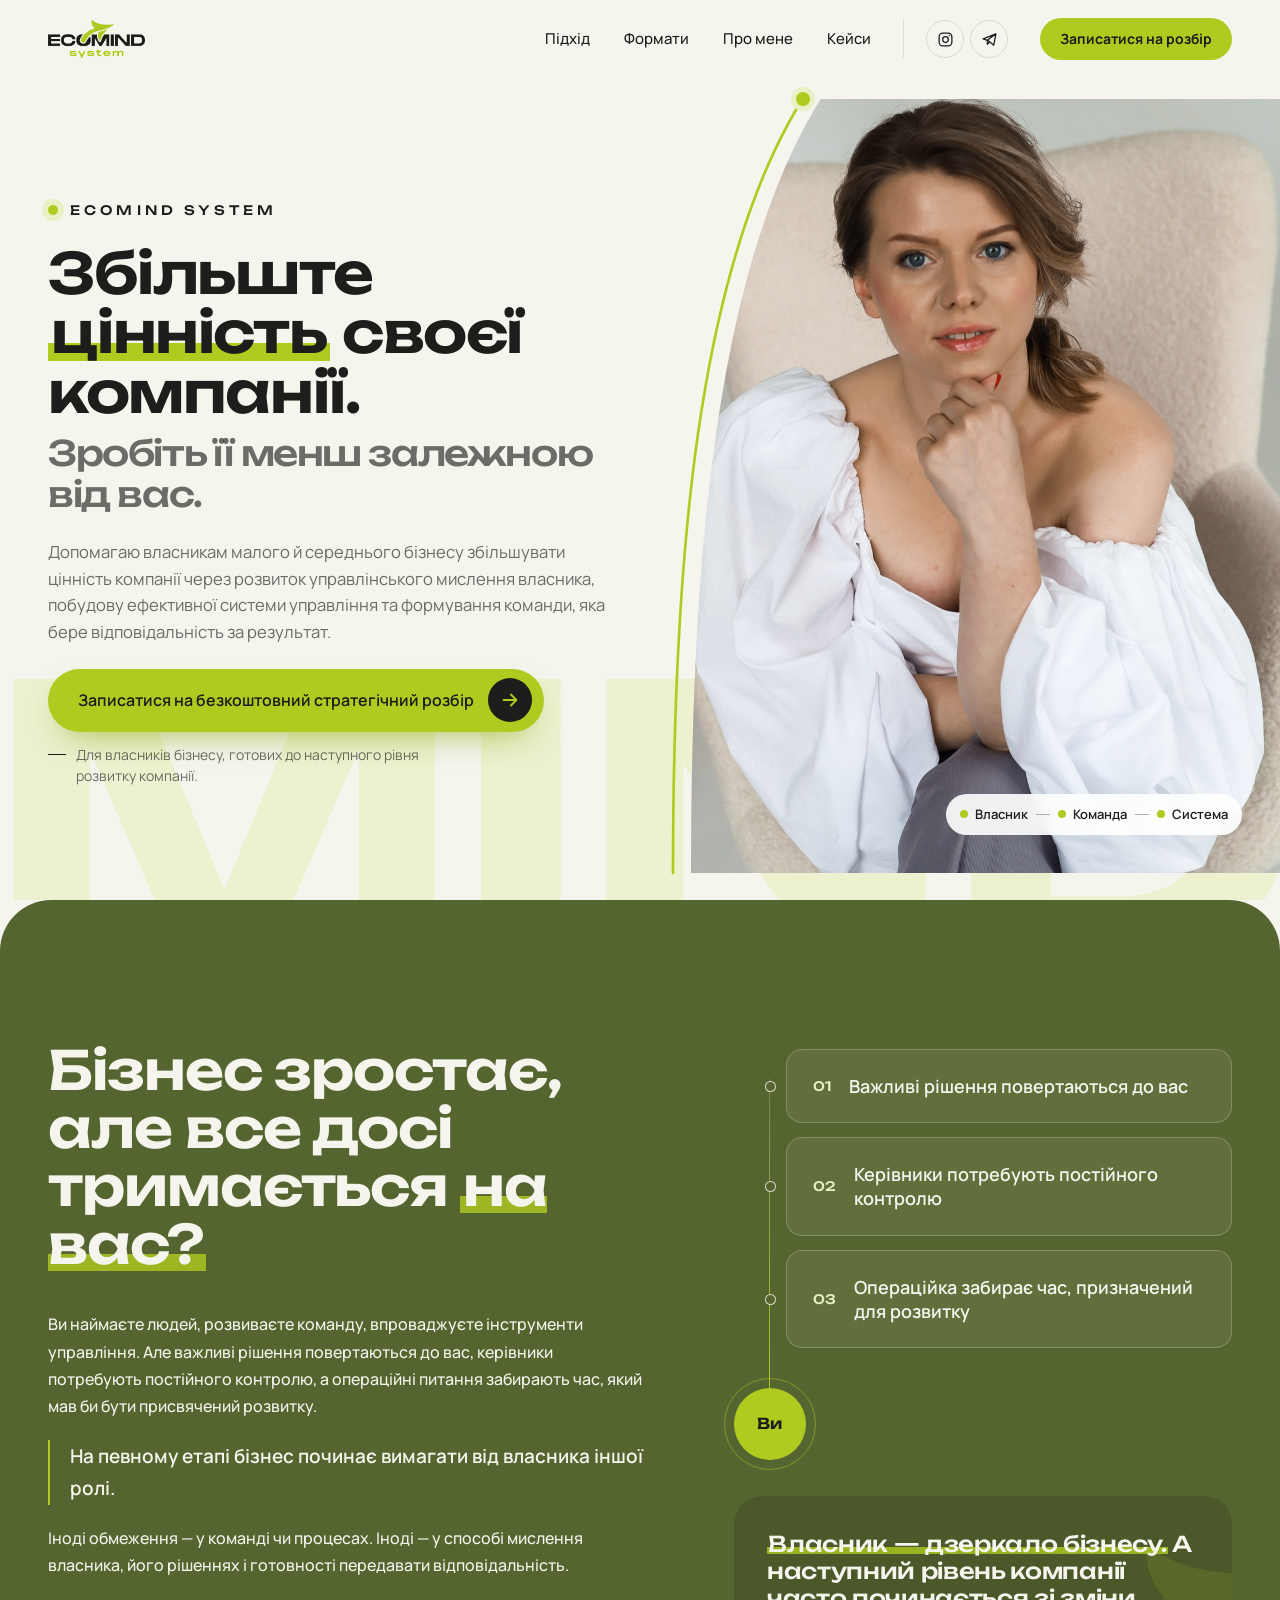
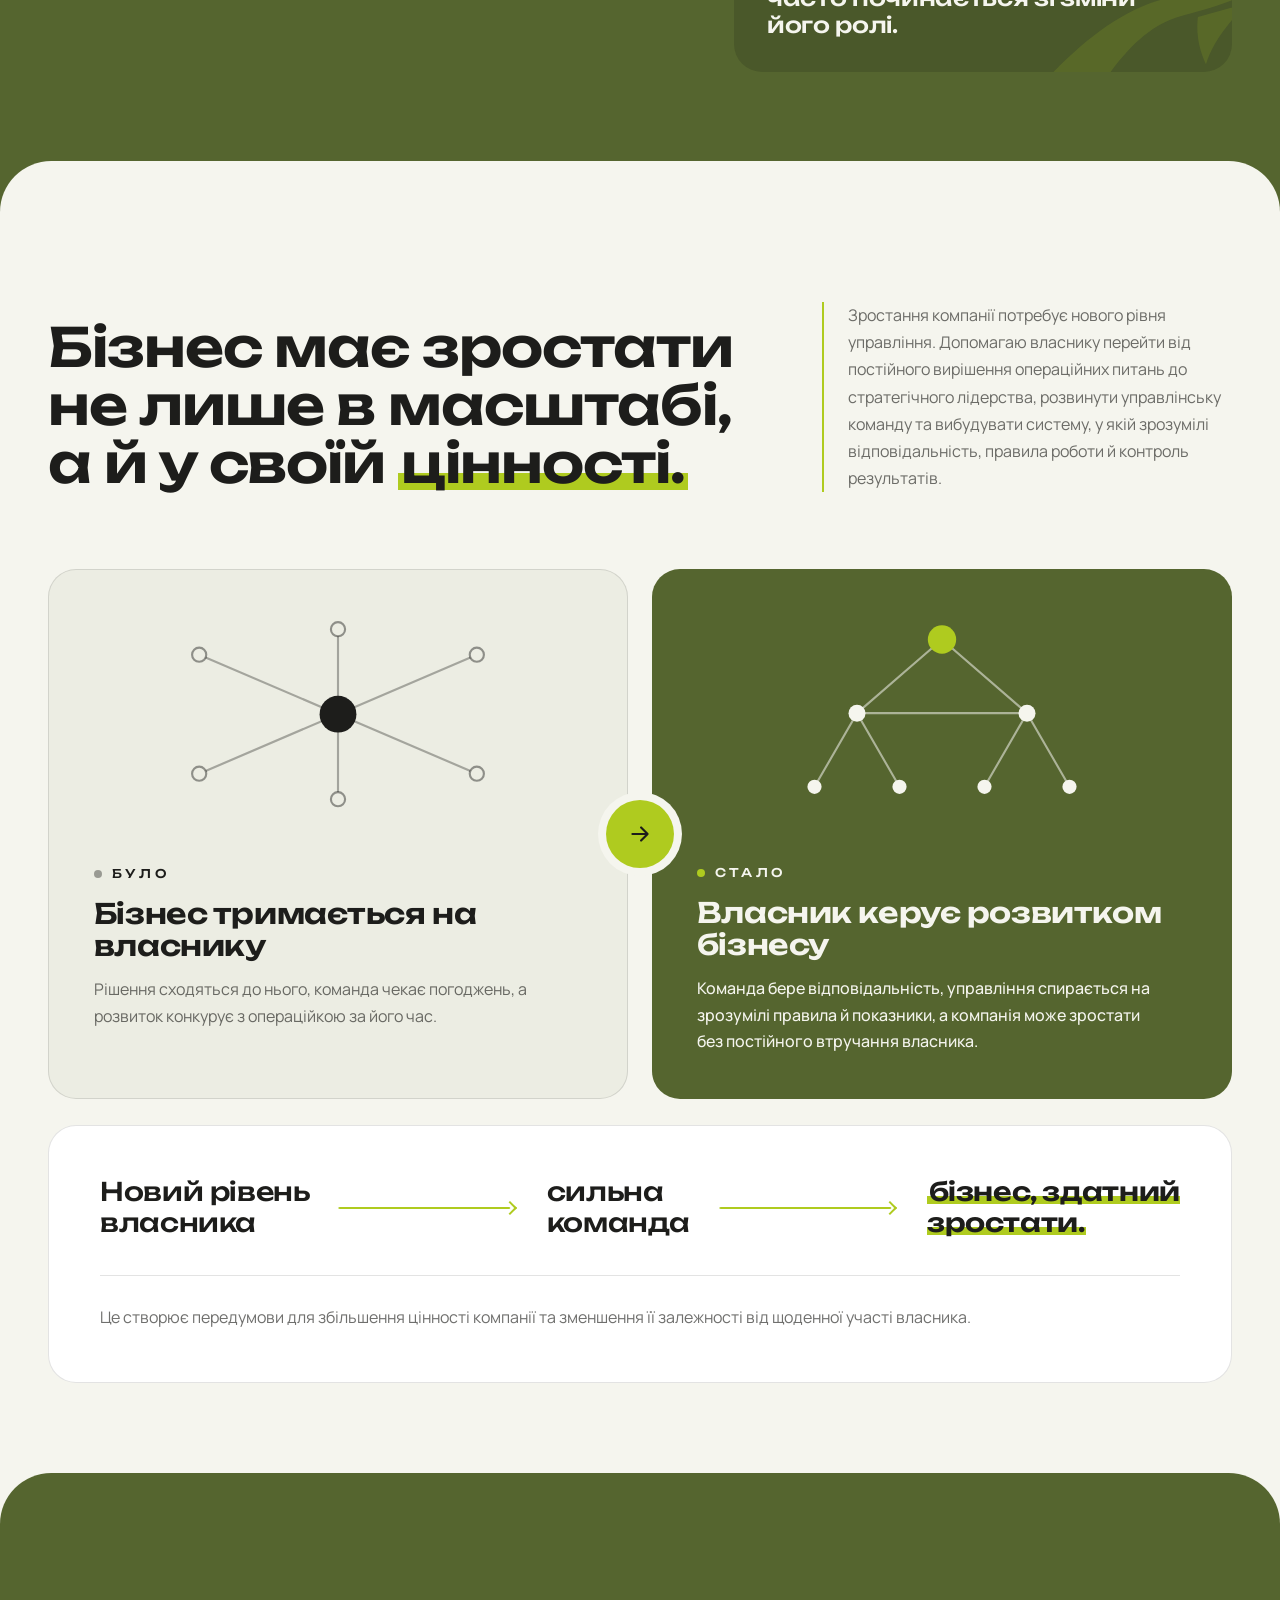
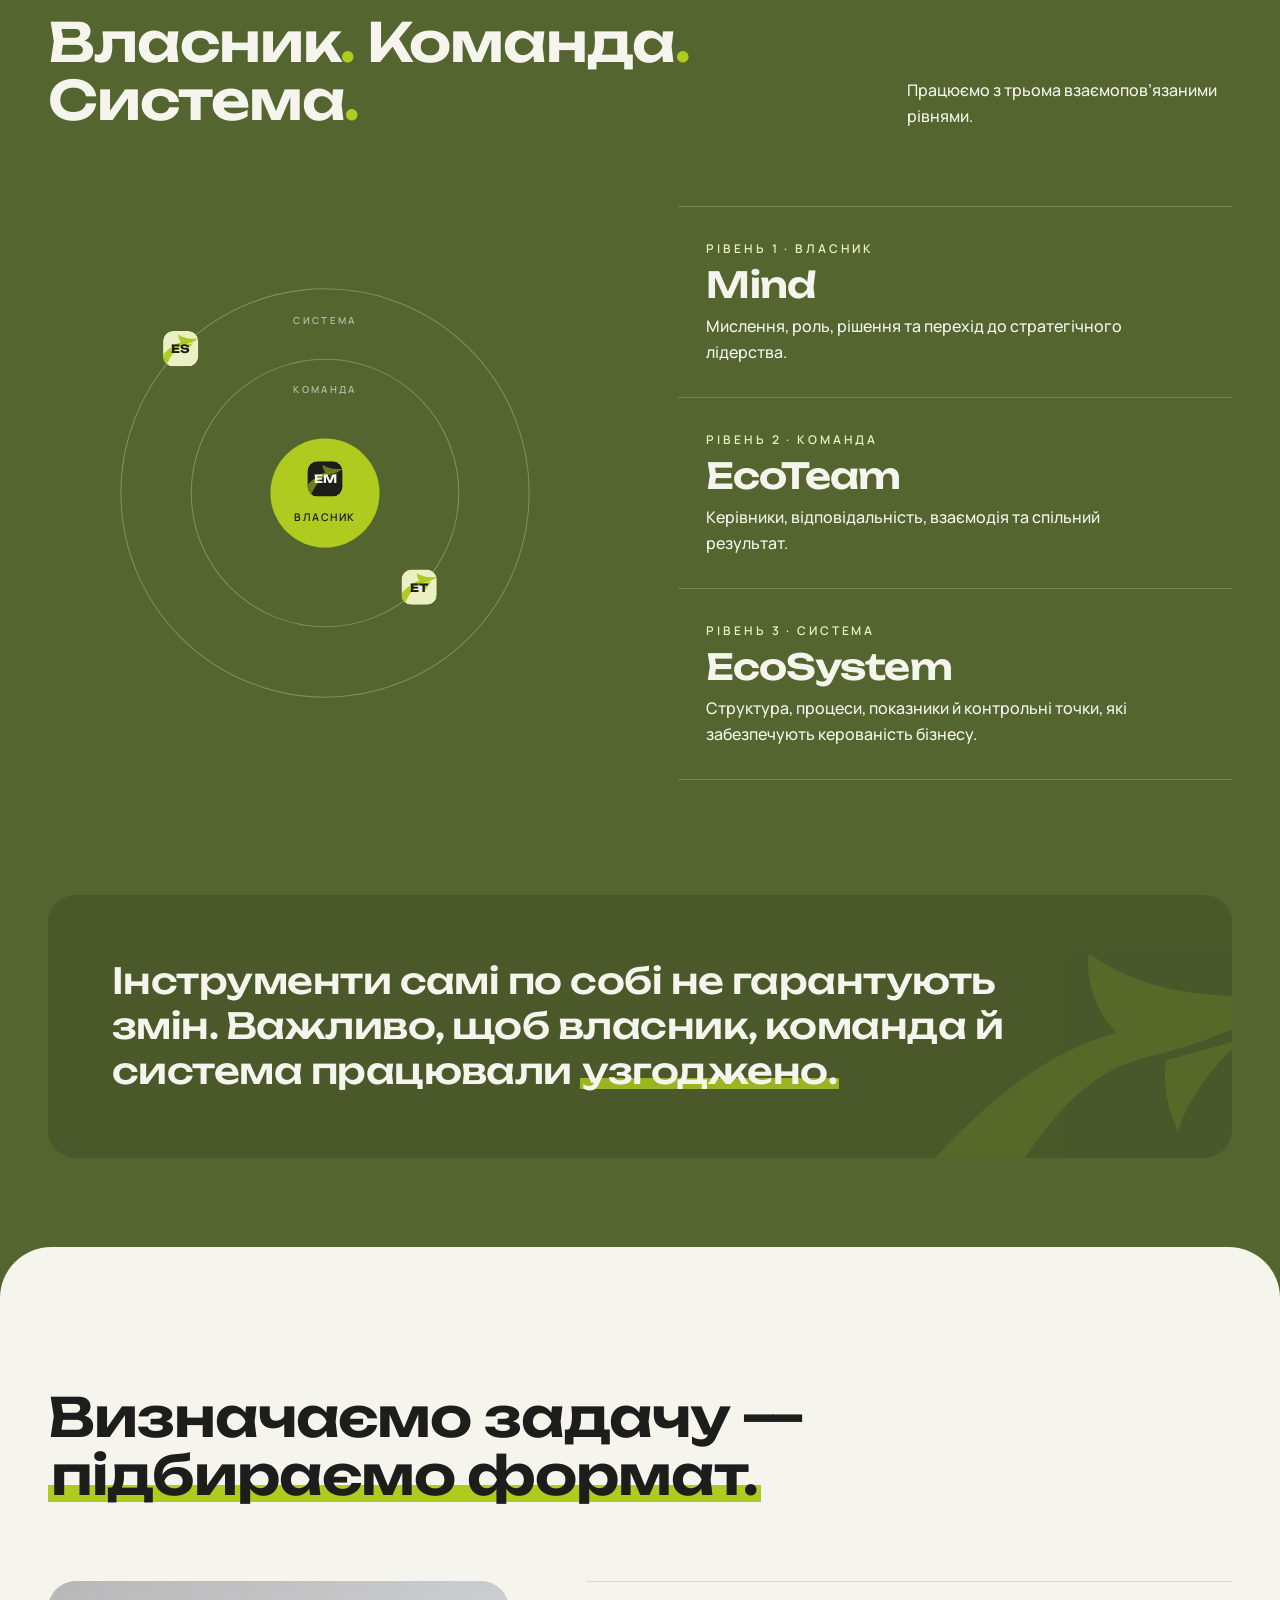
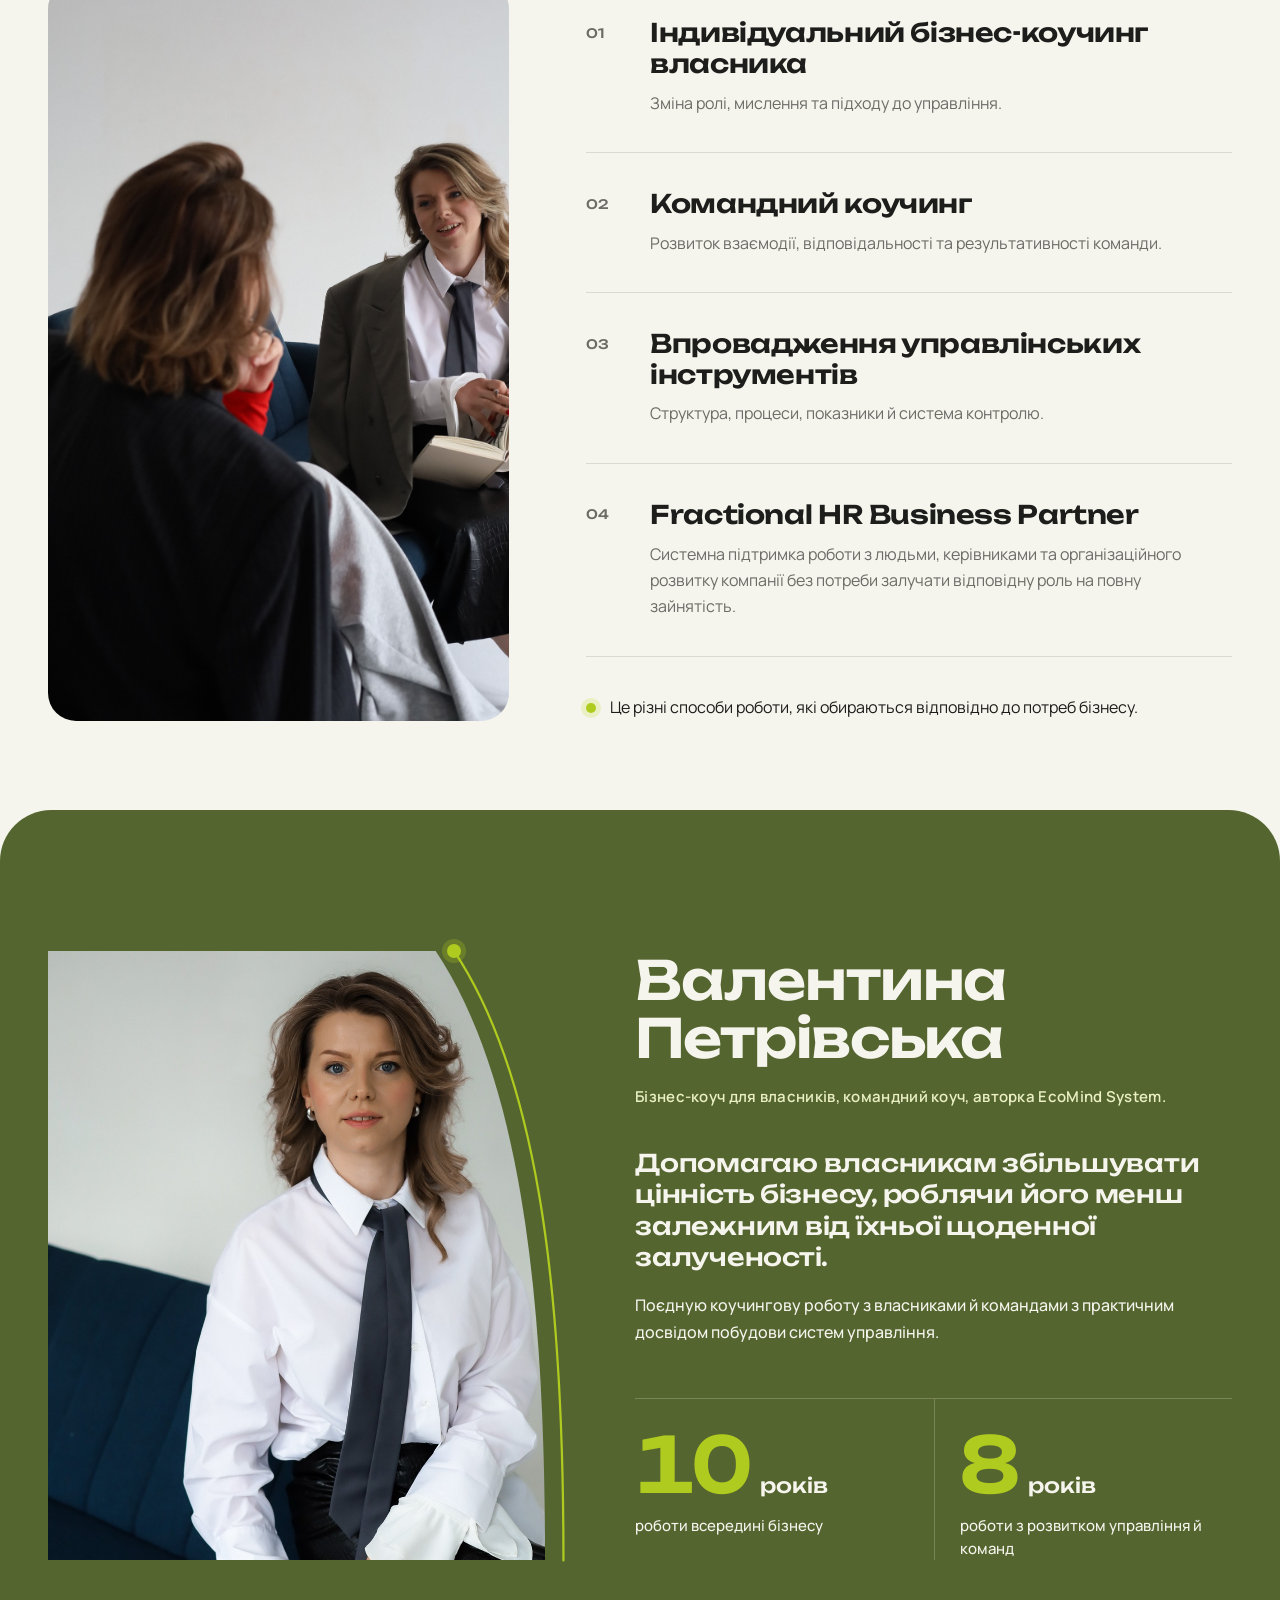
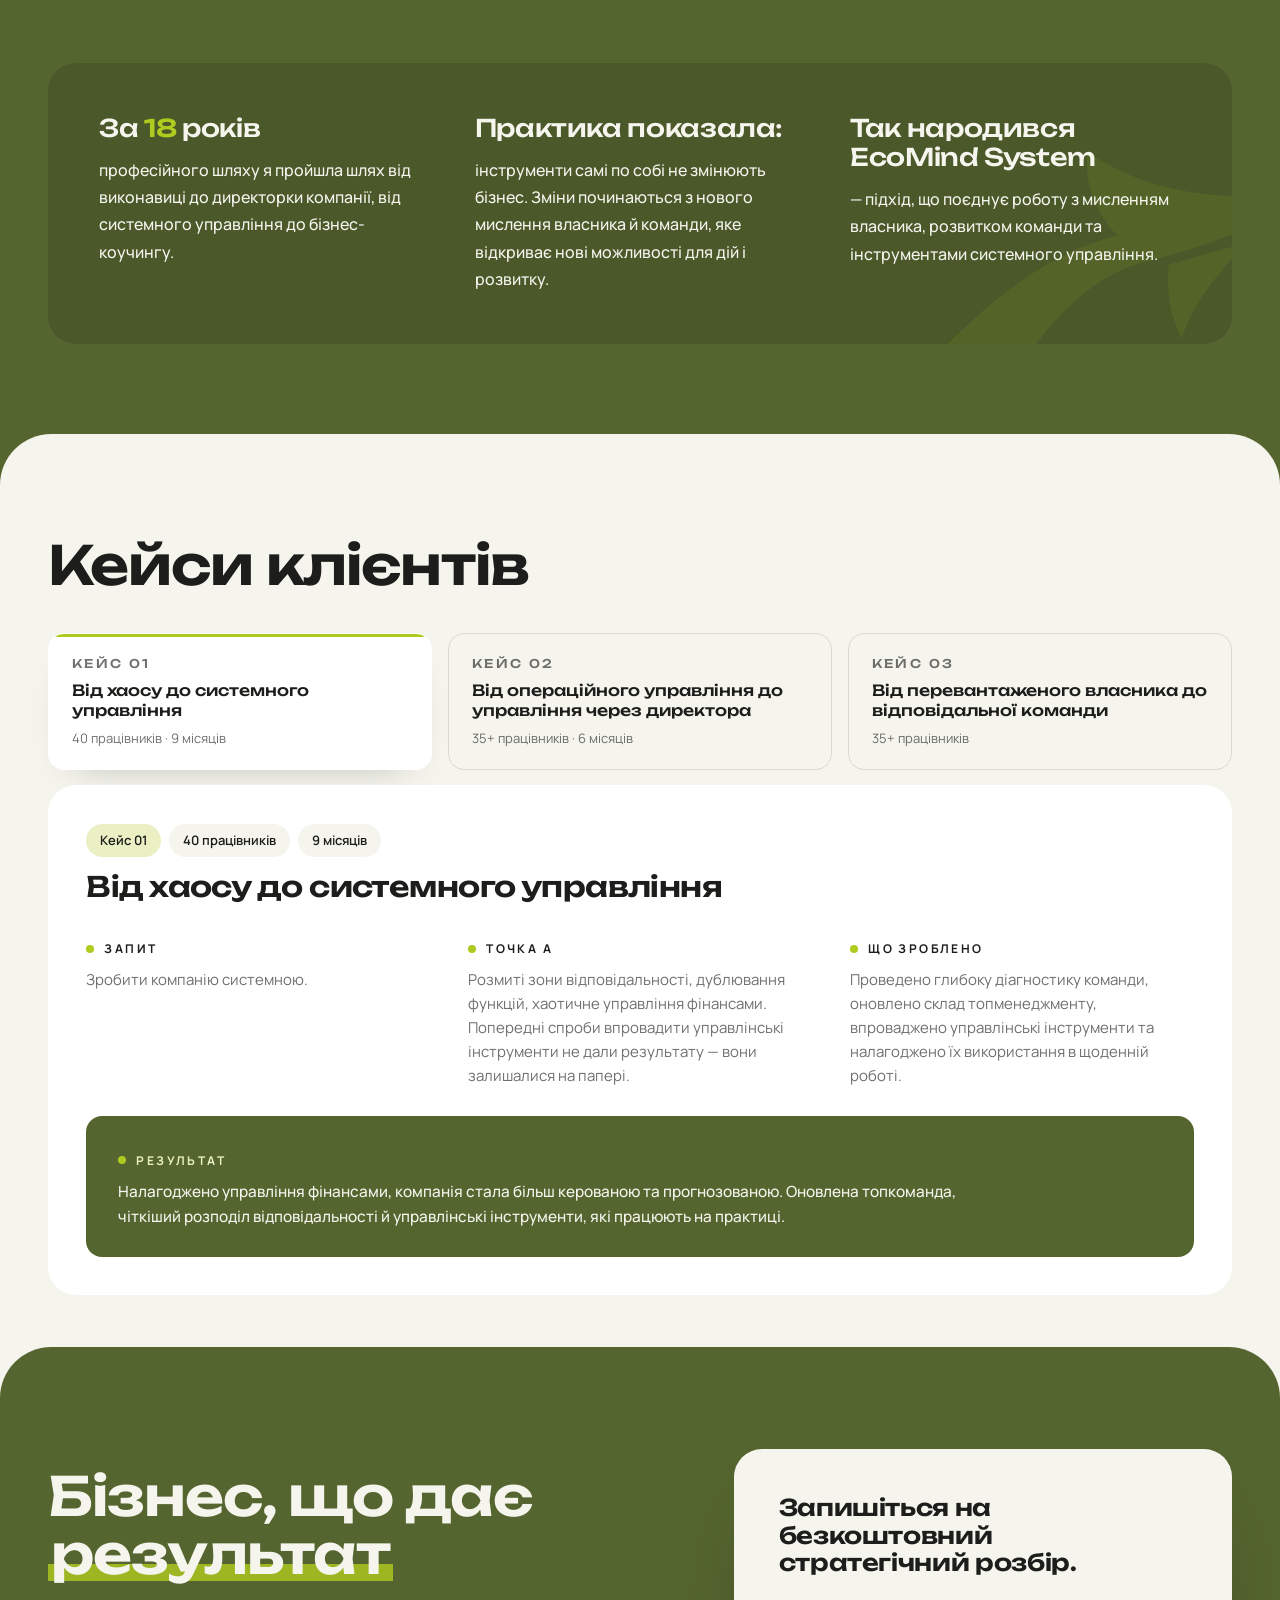
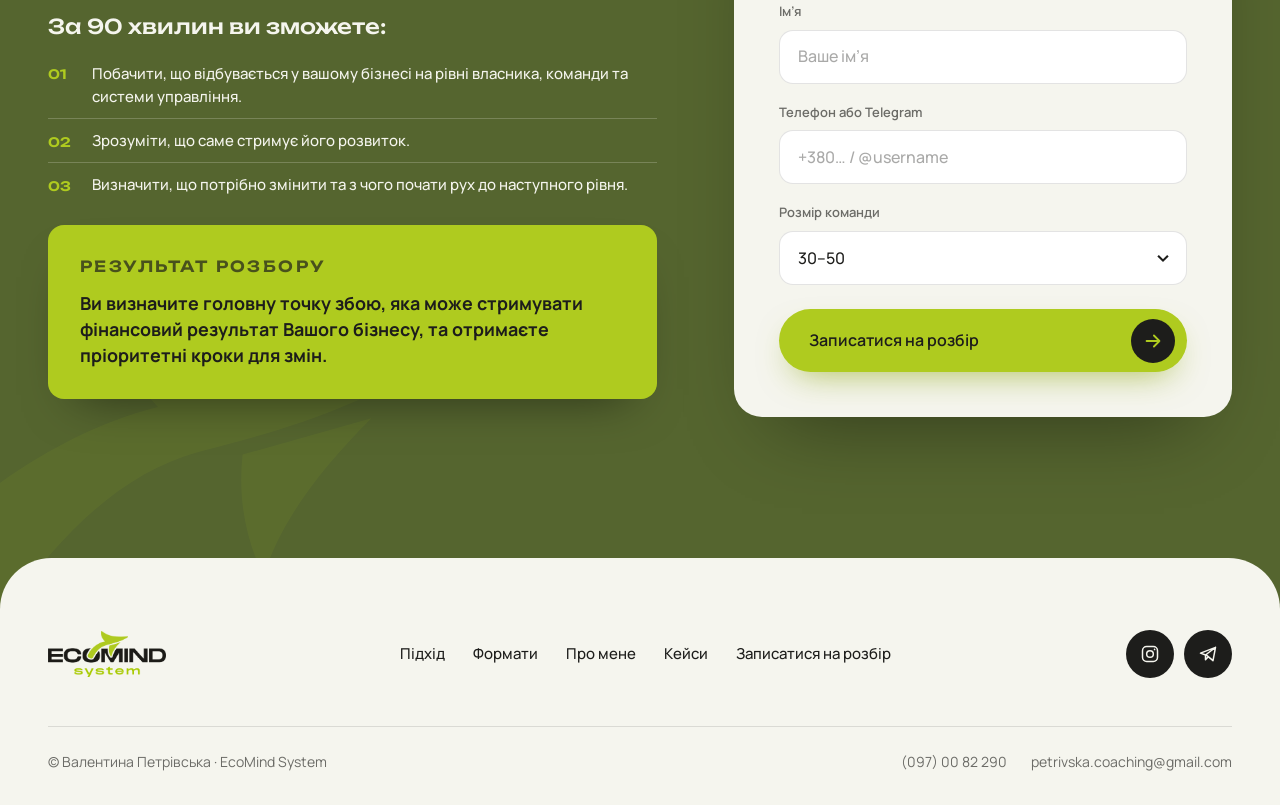
==== commit 95aa053c: "Розбір: підпис результату — попередній колір, лише більший Co-Authored-By: Claude Opus 5.5 <noreply@" ====
--- a/index.html
+++ b/index.html
@@ -26,7 +26,7 @@
   <link rel="preconnect" href="https://fonts.gstatic.com" crossorigin>
   <link href="https://fonts.googleapis.com/css2?family=Manrope:wght@400;500;600;700&family=Unbounded:wght@400;500;600;700&display=swap" rel="stylesheet">
 
-  <link rel="stylesheet" href="css/style.css?v=20261028i">
+  <link rel="stylesheet" href="css/style.css?v=20261028j">
   <script>document.documentElement.classList.add('js');</script>
 </head>
 <body>
@@ -591,6 +591,6 @@
     </div>
   </footer>
 
-  <script src="js/main.js?v=20261028i" defer></script>
+  <script src="js/main.js?v=20261028j" defer></script>
 </body>
 </html>
--- a/css/style.css
+++ b/css/style.css
@@ -1387,10 +1387,10 @@
   margin-bottom: 12px;
   font-family: var(--font-display);
   font-size: clamp(15px, 1.2vw, 17px);
-  font-weight: 700;
-  letter-spacing: .14em;
+  font-weight: 600;
+  letter-spacing: .16em;
   text-transform: uppercase;
-  color: var(--ink);
+  color: rgba(29, 29, 27, .7);
 }
 .consult__result-text {
   margin: 0;
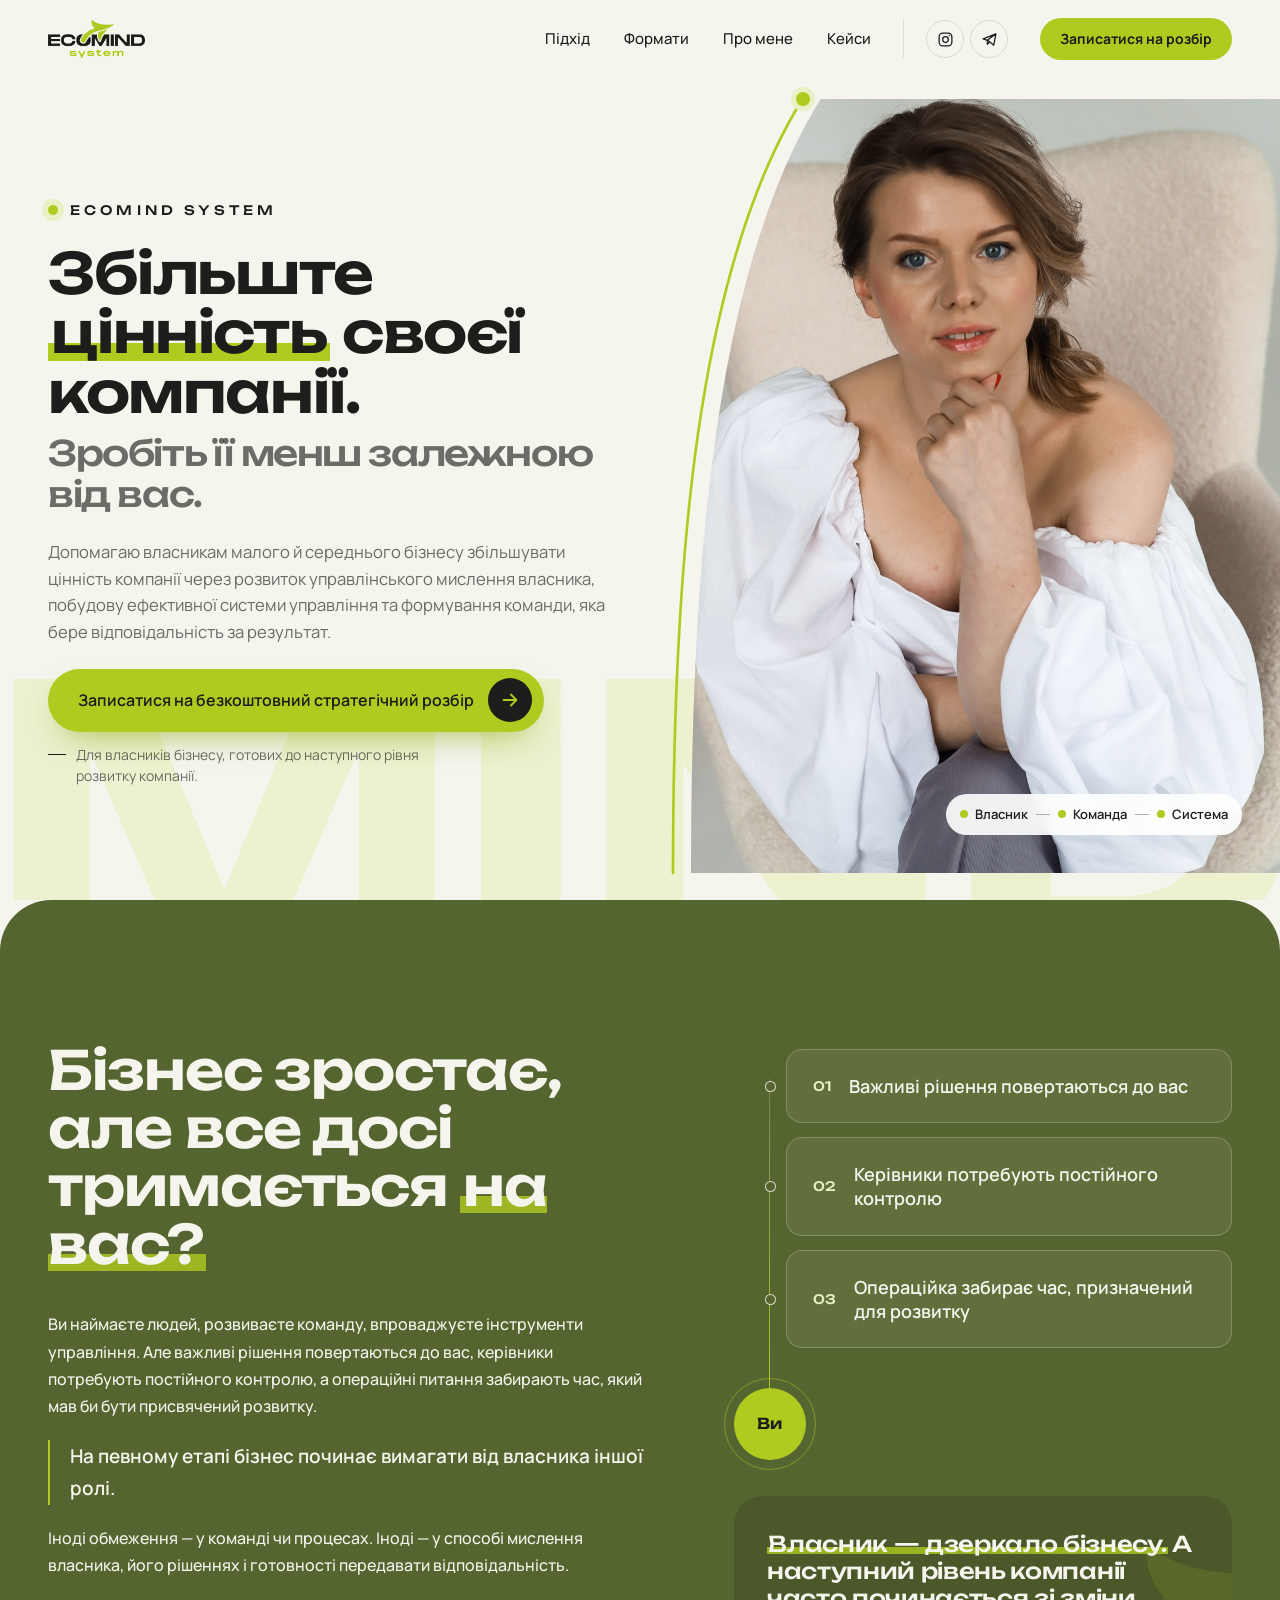
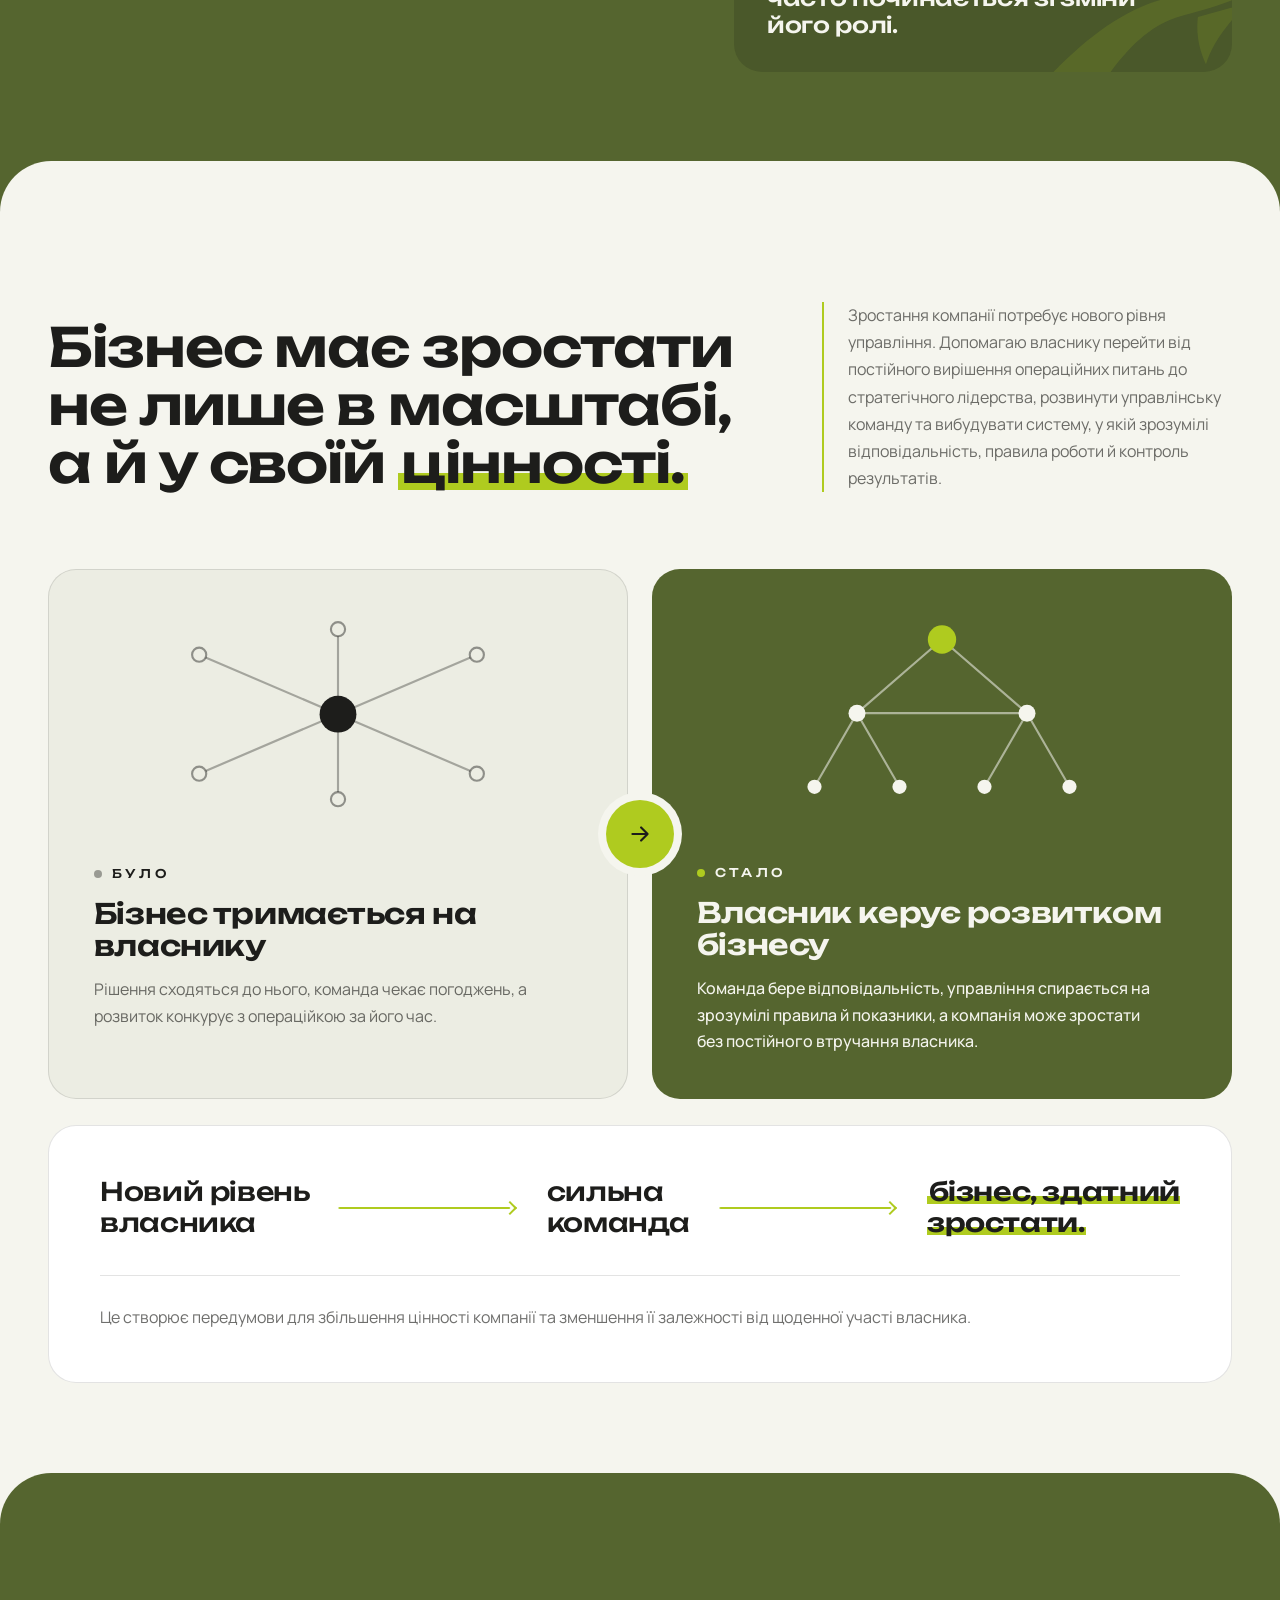
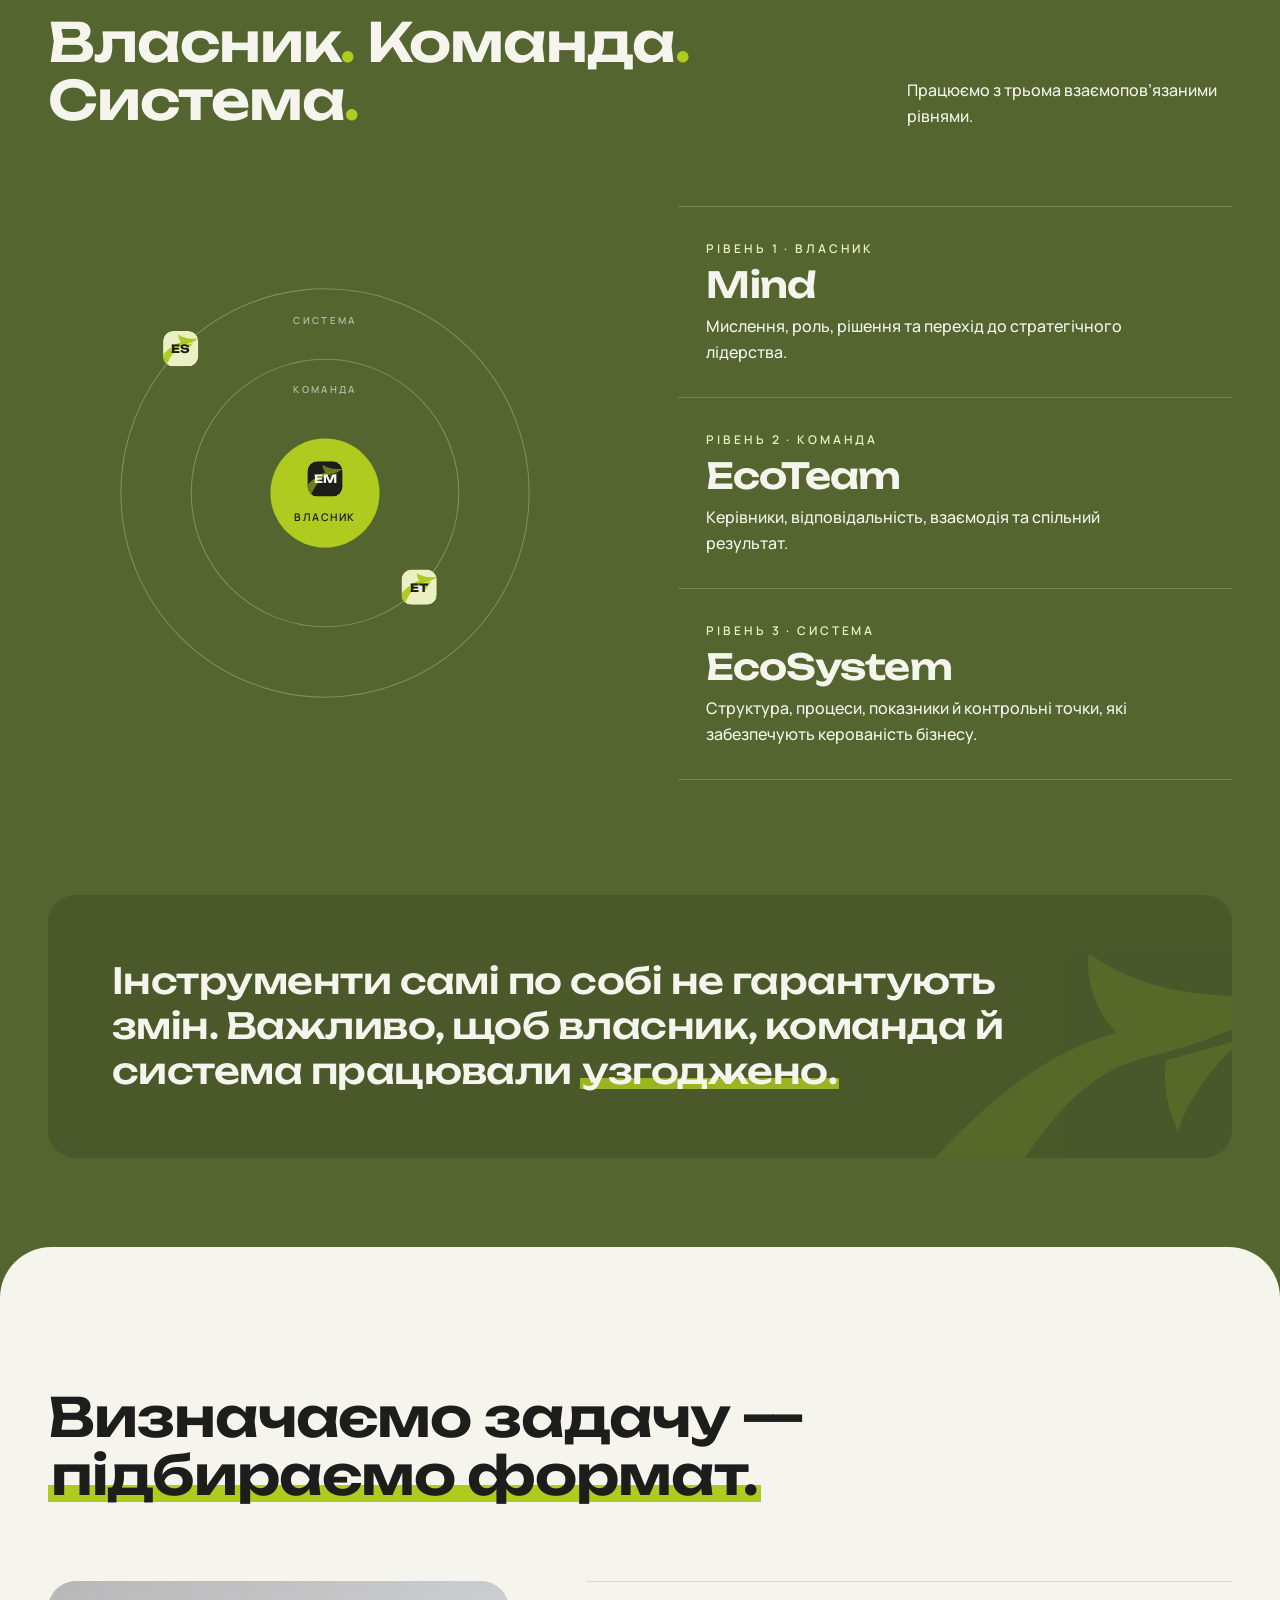
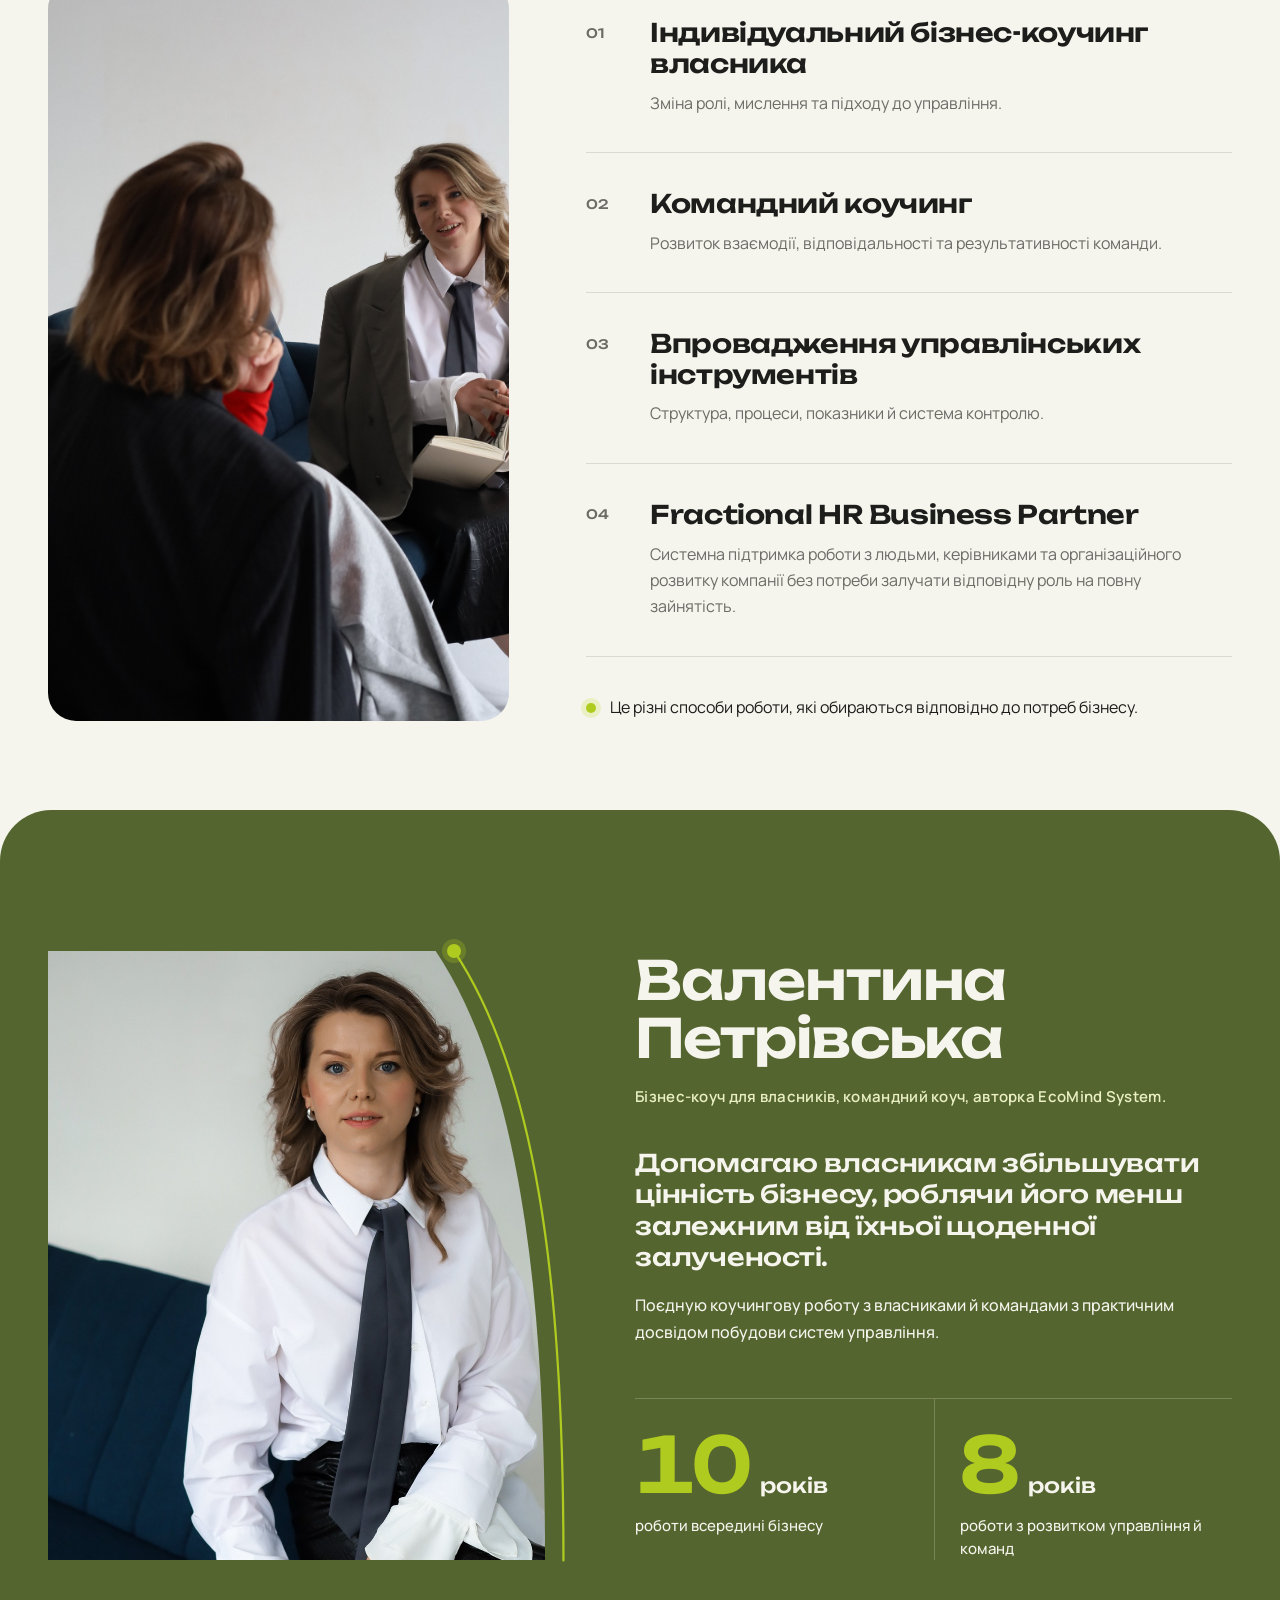
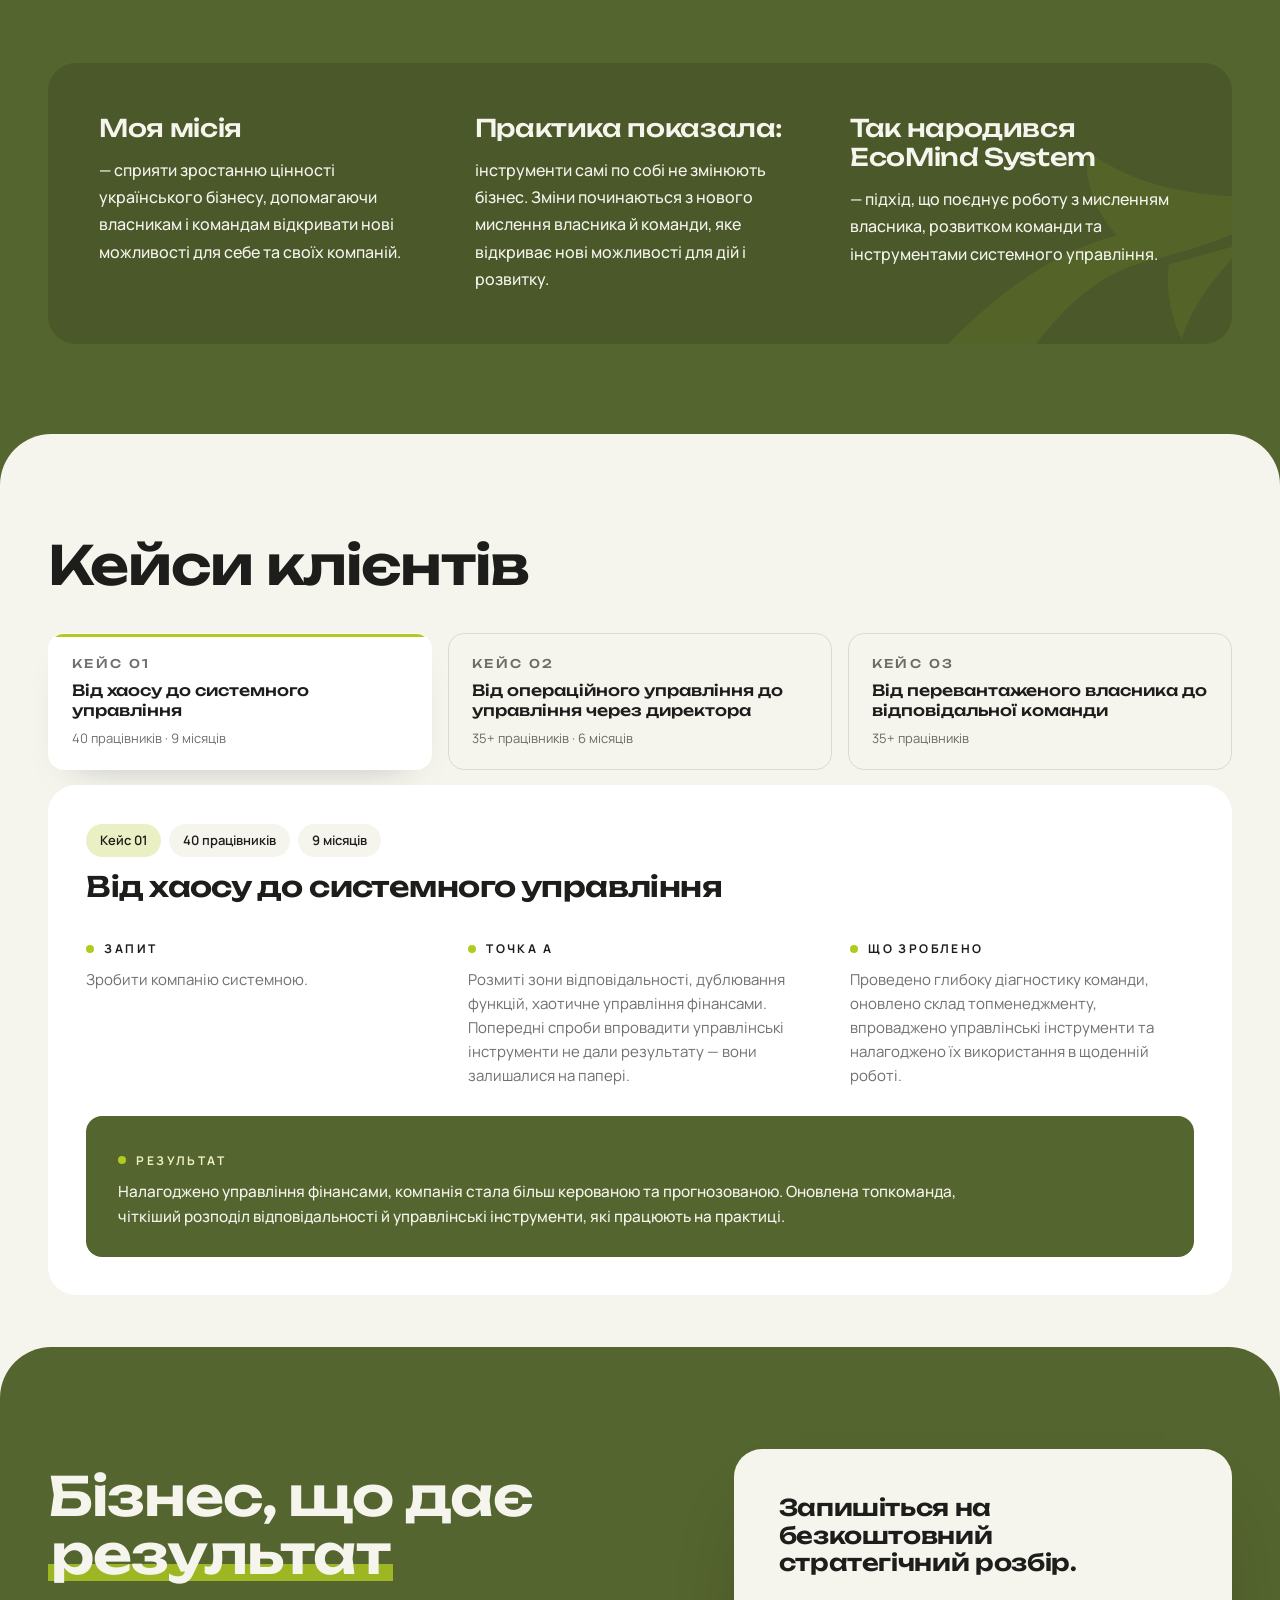
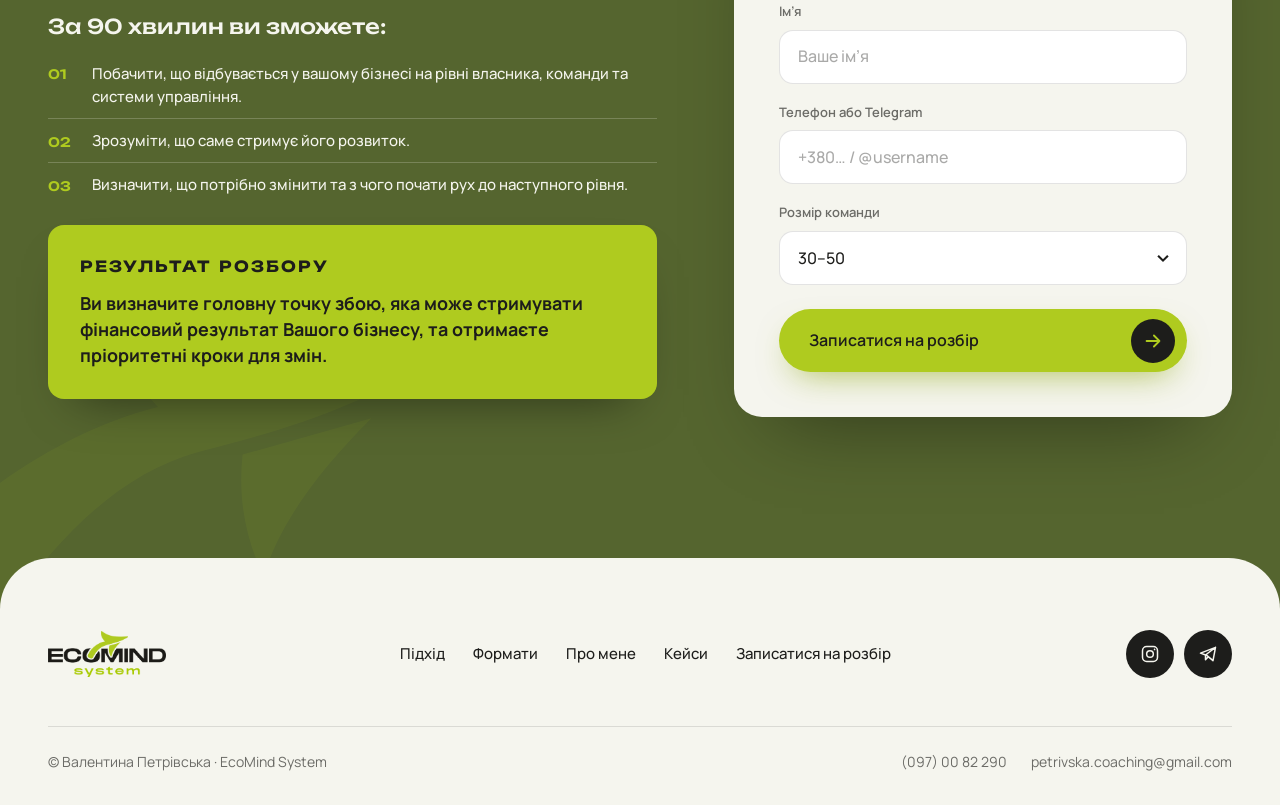
==== commit 9afb58a6: "Про мене: місія замість абзацу про 18 років; жирний підпис результату Co-Authored-By: Claude Opus 5." ====
--- a/index.html
+++ b/index.html
@@ -26,7 +26,7 @@
   <link rel="preconnect" href="https://fonts.gstatic.com" crossorigin>
   <link href="https://fonts.googleapis.com/css2?family=Manrope:wght@400;500;600;700&family=Unbounded:wght@400;500;600;700&display=swap" rel="stylesheet">
 
-  <link rel="stylesheet" href="css/style.css?v=20261028j">
+  <link rel="stylesheet" href="css/style.css?v=20261029a">
   <script>document.documentElement.classList.add('js');</script>
 </head>
 <body>
@@ -410,7 +410,7 @@
         <!-- Шлях -->
         <div class="about__story">
           <svg class="about__story-sprout" aria-hidden="true"><use href="#sprout"/></svg>
-          <p class="reveal"><span class="story__lead">За <b>18</b> років</span> професійного шляху я пройшла шлях від виконавиці до директорки компанії, від системного управління до бізнес-коучингу.</p>
+          <p class="reveal"><span class="story__lead">Моя місія</span> — сприяти зростанню цінності українського бізнесу, допомагаючи власникам і командам відкривати нові можливості для себе та своїх компаній.</p>
           <p class="reveal"><span class="story__lead">Практика показала:</span> інструменти самі по собі не змінюють бізнес. Зміни починаються з нового мислення власника й команди, яке відкриває нові можливості для дій і розвитку.</p>
           <p class="reveal"><span class="story__lead">Так народився EcoMind System</span> — підхід, що поєднує роботу з мисленням власника, розвитком команди та інструментами системного управління.</p>
         </div>
@@ -591,6 +591,6 @@
     </div>
   </footer>
 
-  <script src="js/main.js?v=20261028j" defer></script>
+  <script src="js/main.js?v=20261029a" defer></script>
 </body>
 </html>
--- a/css/style.css
+++ b/css/style.css
@@ -1387,10 +1387,10 @@
   margin-bottom: 12px;
   font-family: var(--font-display);
   font-size: clamp(15px, 1.2vw, 17px);
-  font-weight: 600;
-  letter-spacing: .16em;
+  font-weight: 700;
+  letter-spacing: .14em;
   text-transform: uppercase;
-  color: rgba(29, 29, 27, .7);
+  color: var(--ink);
 }
 .consult__result-text {
   margin: 0;
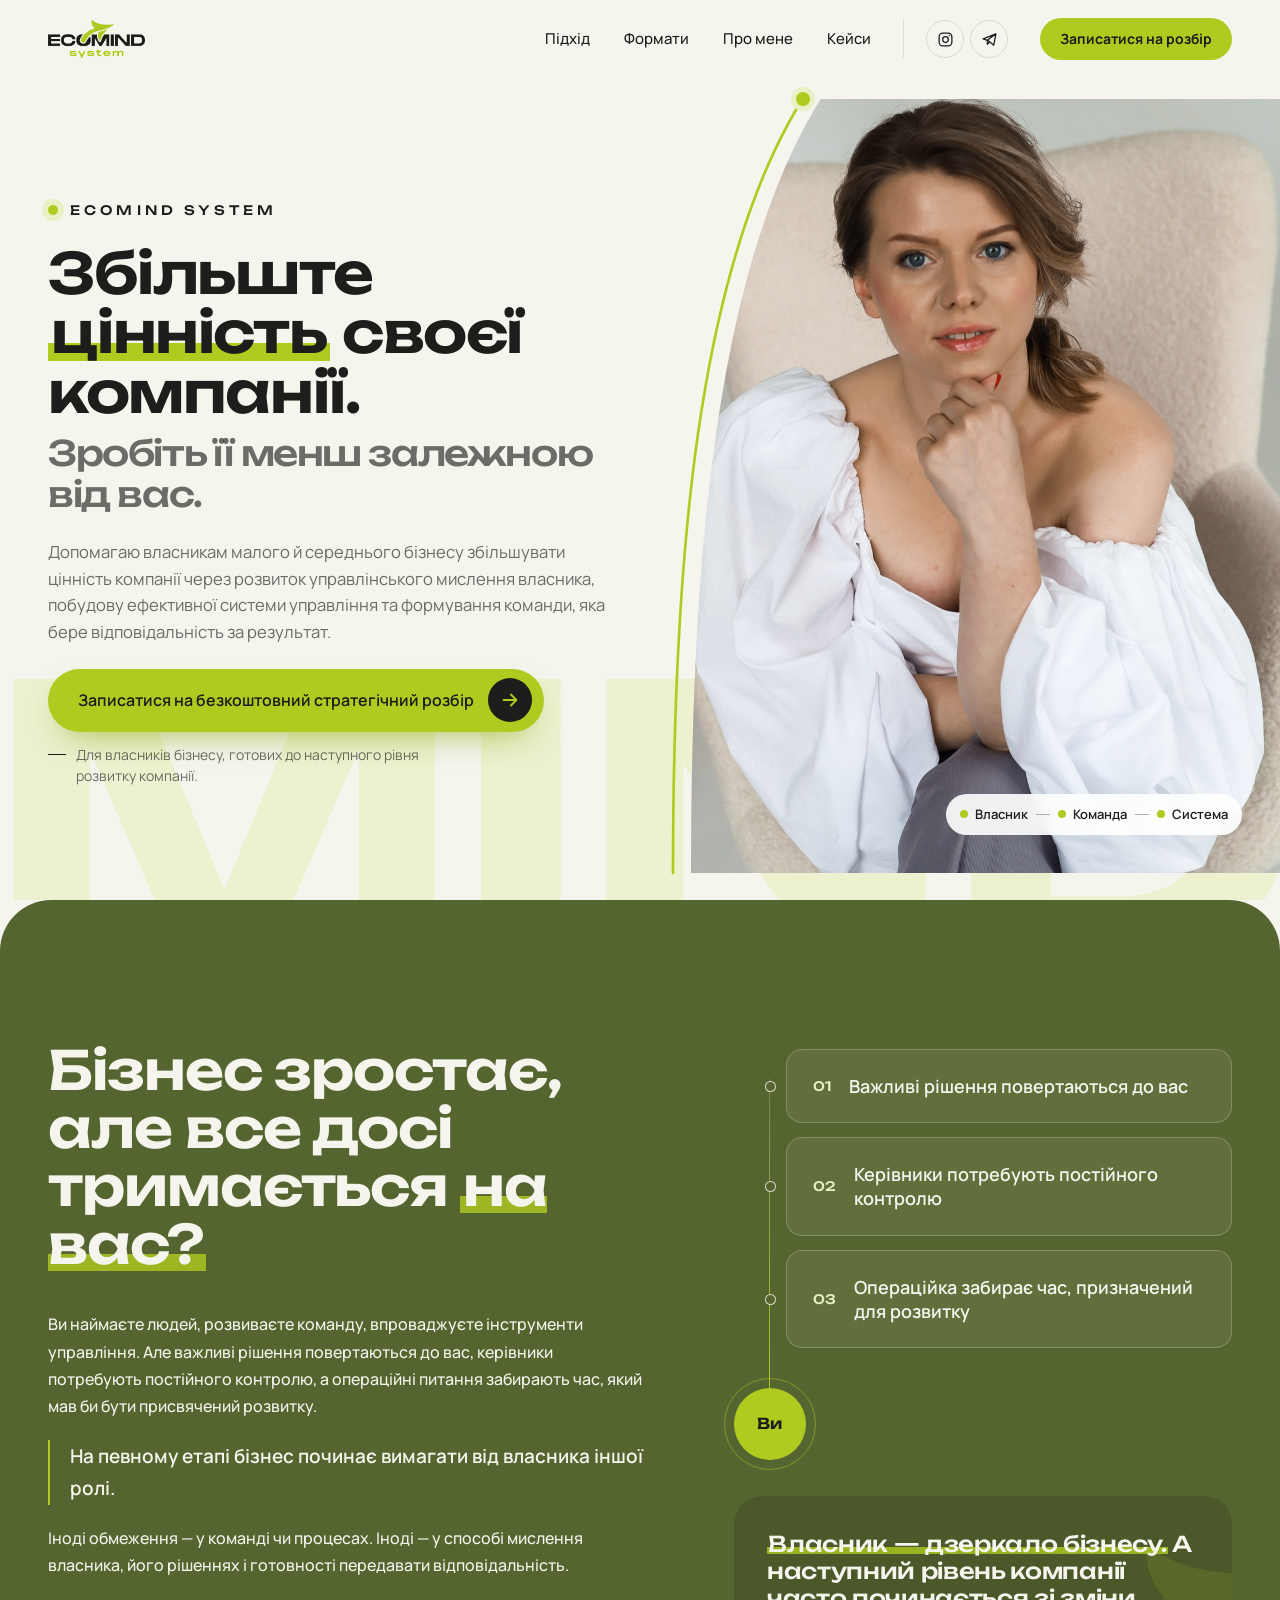
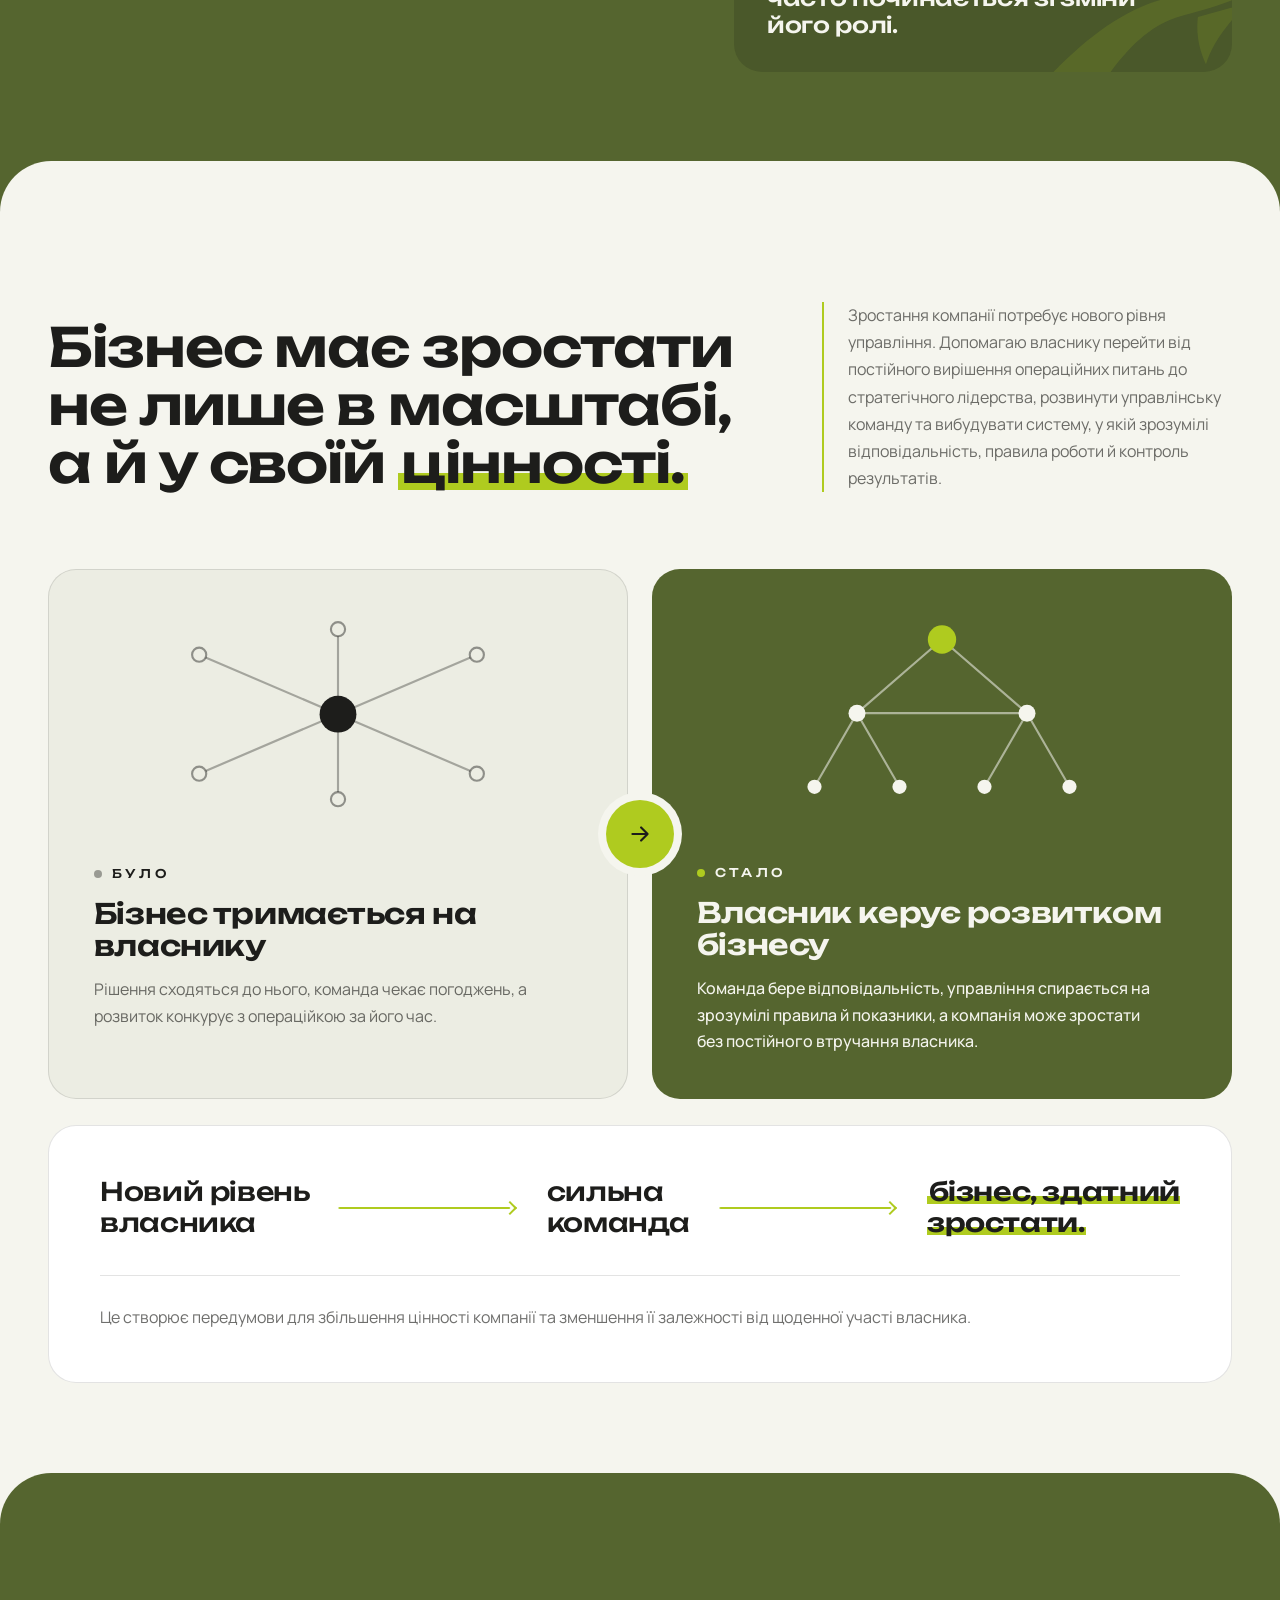
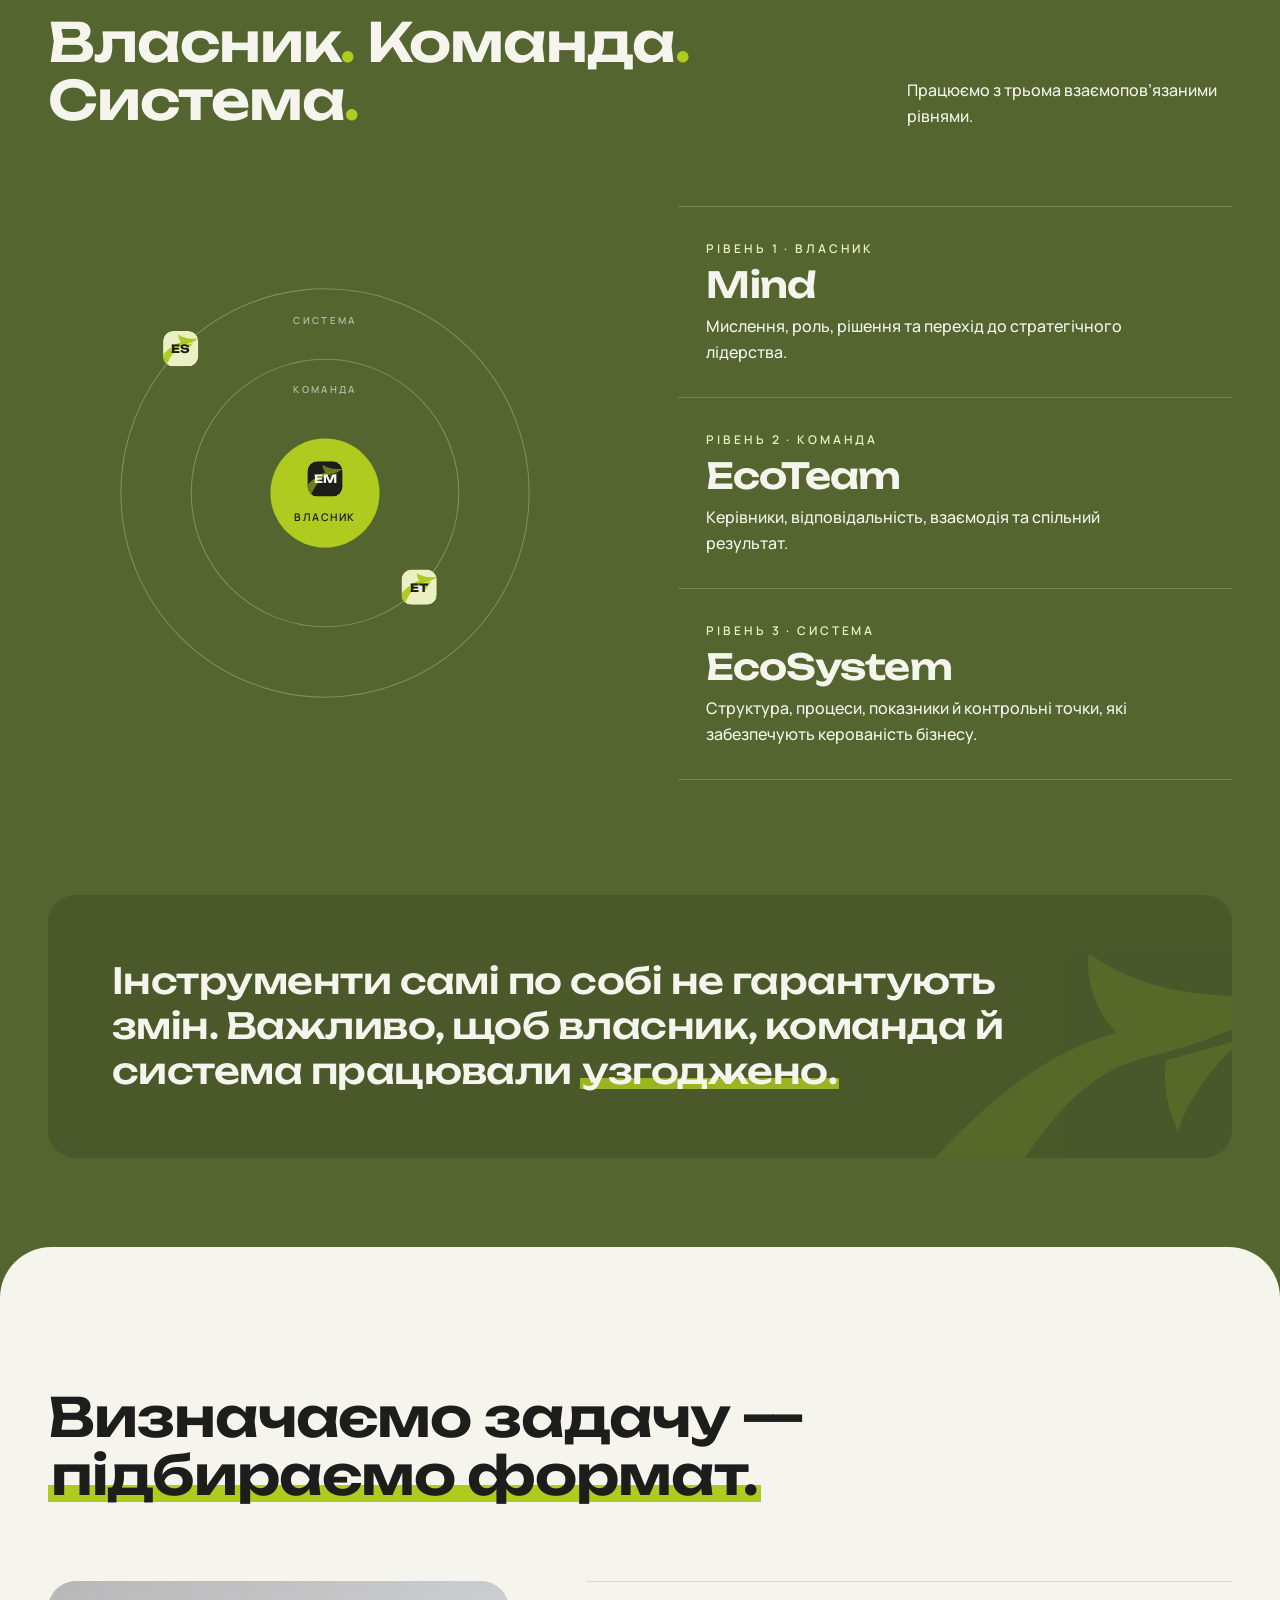
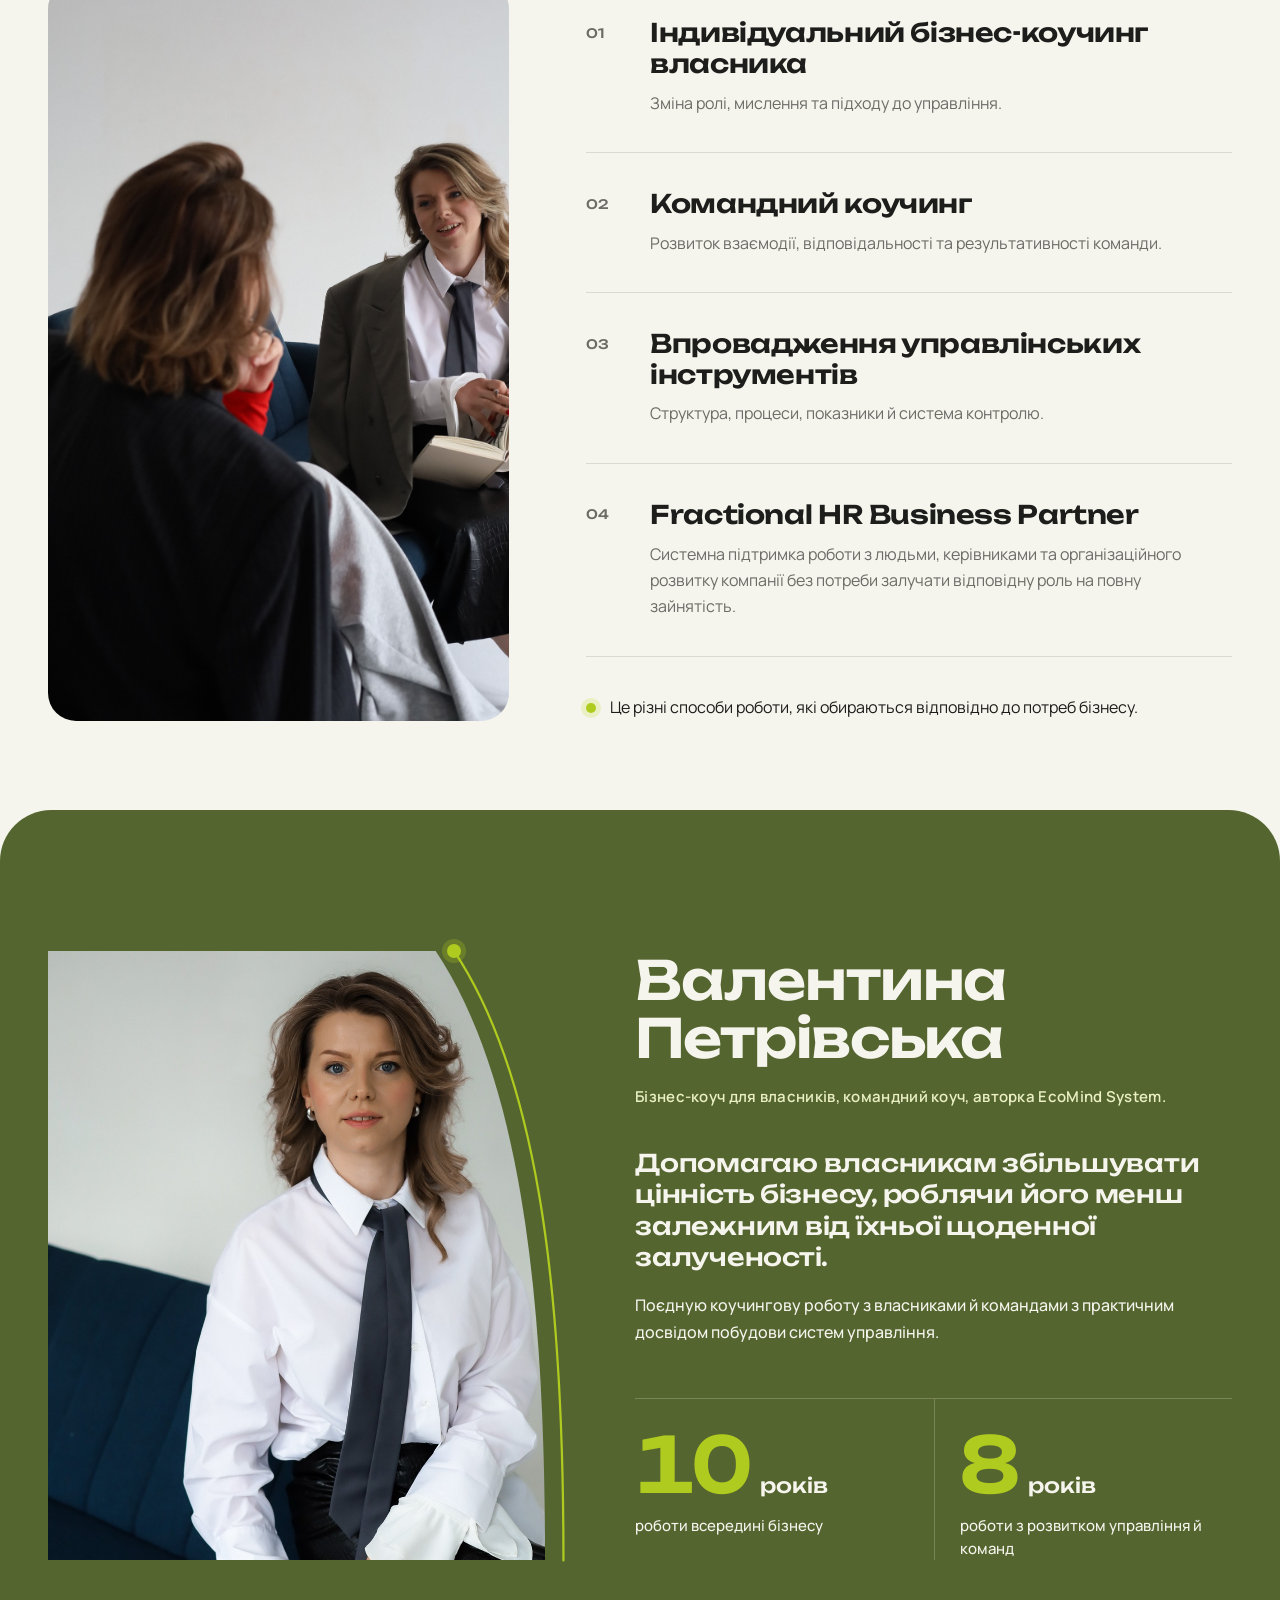
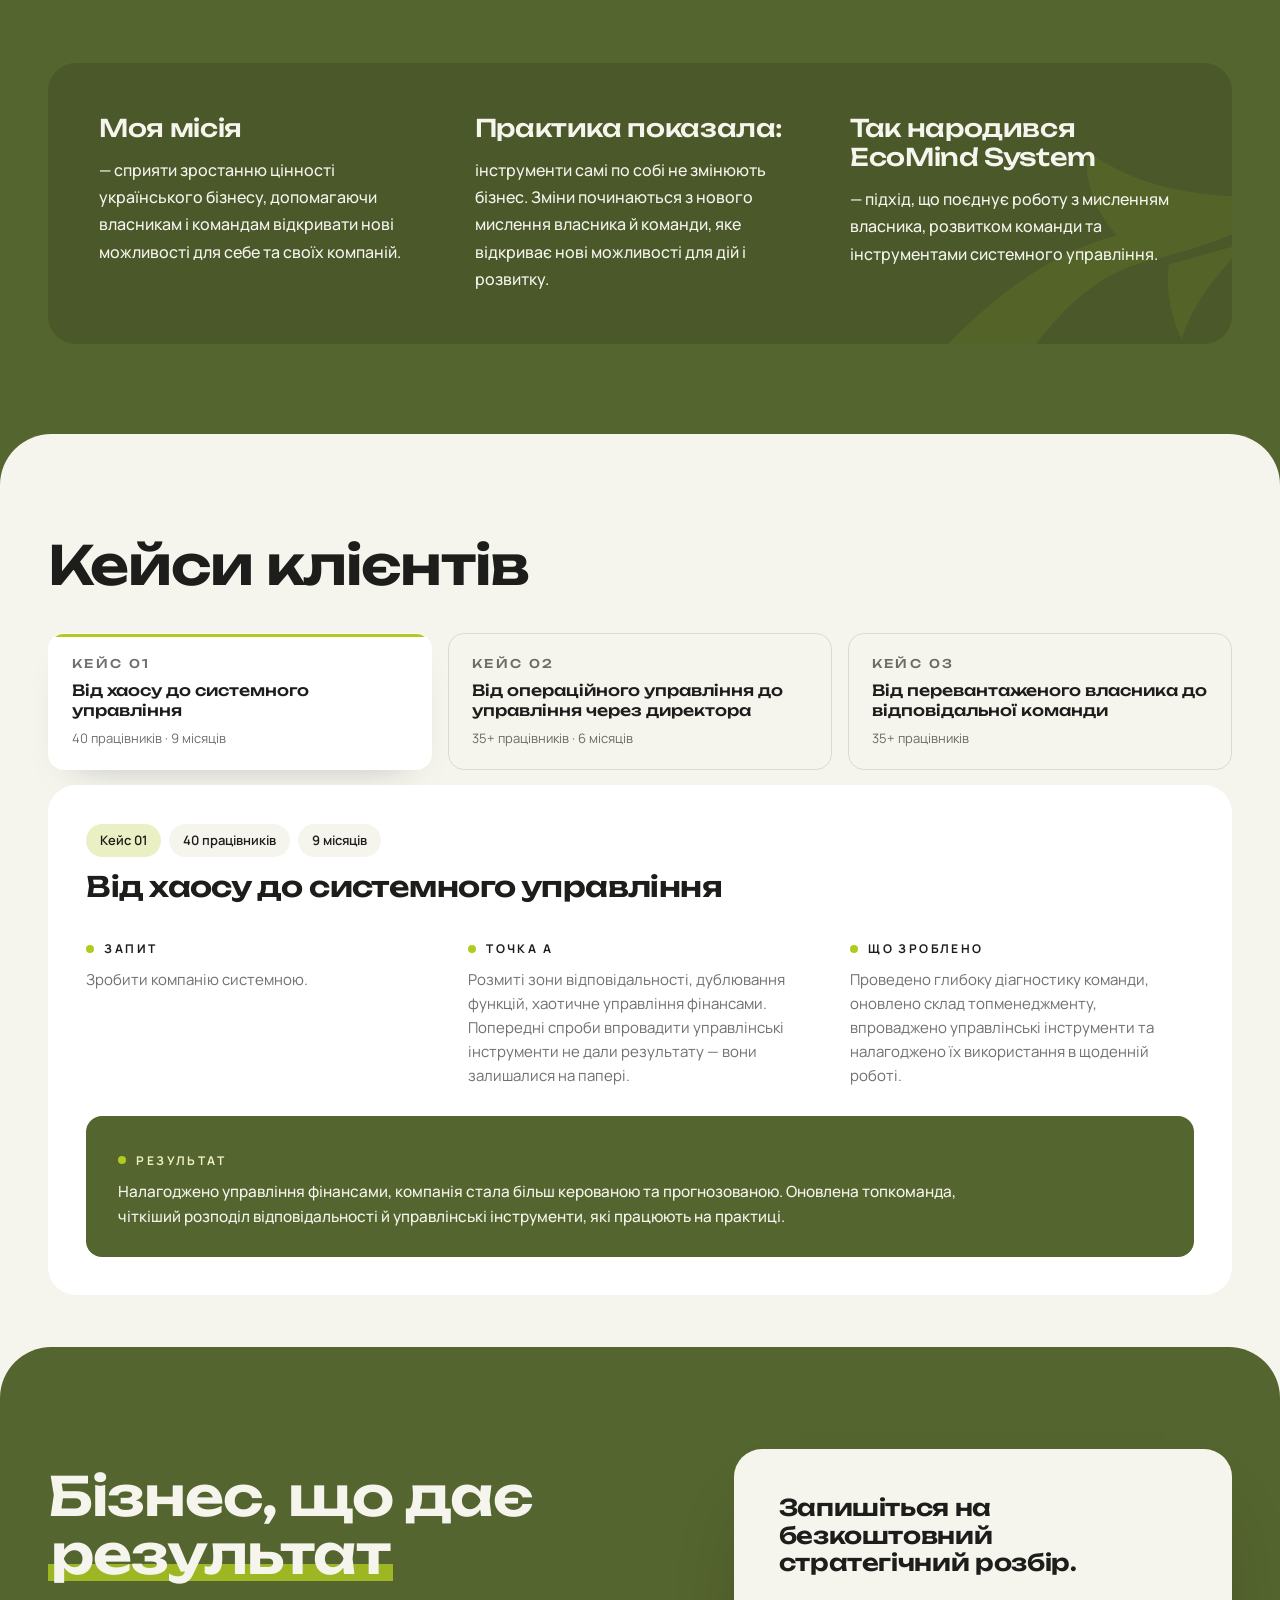
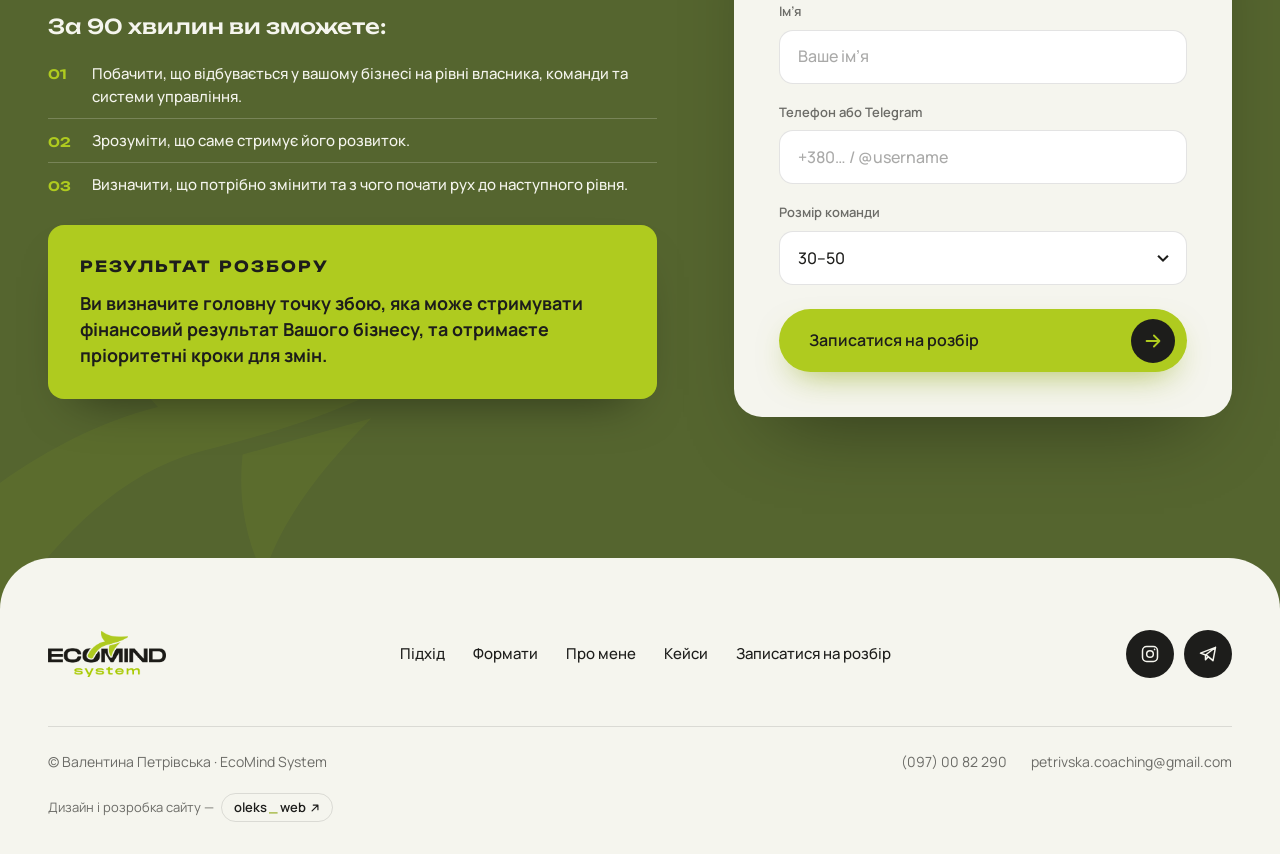
==== commit cb3b69e1: "Підвал: підпис розробника з посиланням на @oleks_web Co-Authored-By: Claude Opus 5.5 <noreply@anthro" ====
--- a/index.html
+++ b/index.html
@@ -2,6 +2,23 @@
 <html lang="uk">
 <head>
   <meta charset="UTF-8">
+
+  <!-- Google Analytics 4: відвідування й заявки (подія generate_lead у js/main.js) -->
+  <script async src="https://www.googletagmanager.com/gtag/js?id=G-G6PVV7QXYP"></script>
+  <script>
+    window.dataLayer = window.dataLayer || [];
+    function gtag(){dataLayer.push(arguments);}
+    gtag('js', new Date());
+    gtag('config', 'G-G6PVV7QXYP');
+  </script>
+  <!-- Microsoft Clarity: теплові карти й записи сесій -->
+  <script>
+    (function(c,l,a,r,i,t,y){
+      c[a]=c[a]||function(){(c[a].q=c[a].q||[]).push(arguments)};
+      t=l.createElement(r);t.async=1;t.src="https://www.clarity.ms/tag/"+i;
+      y=l.getElementsByTagName(r)[0];y.parentNode.insertBefore(t,y);
+    })(window, document, "clarity", "script", "z5c33omba3");
+  </script>
   <meta name="viewport" content="width=device-width, initial-scale=1, viewport-fit=cover">
   <title>EcoMind System — Валентина Петрівська, бізнес-коуч для власників</title>
   <meta name="description" content="Бізнес-коучинг для власників малого й середнього бізнесу: розвиток управлінського мислення, система управління та команда, яка бере відповідальність за результат. Безкоштовний стратегічний розбір.">
@@ -26,7 +43,7 @@
   <link rel="preconnect" href="https://fonts.gstatic.com" crossorigin>
   <link href="https://fonts.googleapis.com/css2?family=Manrope:wght@400;500;600;700&family=Unbounded:wght@400;500;600;700&display=swap" rel="stylesheet">
 
-  <link rel="stylesheet" href="css/style.css?v=20261029a">
+  <link rel="stylesheet" href="css/style.css?v=20261030a">
   <script>document.documentElement.classList.add('js');</script>
 </head>
 <body>
@@ -588,9 +605,14 @@
           <a href="mailto:petrivska.coaching@gmail.com">petrivska.coaching@gmail.com</a>
         </p>
       </div>
+
+      <p class="footer__credit">
+        Дизайн і розробка сайту —
+        <a href="https://www.instagram.com/oleks_web/" target="_blank" rel="noopener">oleks<span>_</span>web<svg viewBox="0 0 24 24" aria-hidden="true"><path d="M7 17L17 7M9 7h8v8"/></svg></a>
+      </p>
     </div>
   </footer>
 
-  <script src="js/main.js?v=20261029a" defer></script>
+  <script src="js/main.js?v=20261030a" defer></script>
 </body>
 </html>
--- a/css/style.css
+++ b/css/style.css
@@ -1519,6 +1519,34 @@
 }
 .footer__contact { display: flex; flex-wrap: wrap; gap: 8px 24px; }
 .footer__contact a:hover { color: var(--ink); }
+
+/* підпис розробника: тихо, але помітно */
+.footer__credit {
+  margin: 20px 0 0;
+  font-size: 13px;
+  color: var(--ink-soft);
+}
+.footer__credit a {
+  display: inline-flex;
+  align-items: center;
+  gap: 2px;
+  margin-left: 4px;
+  padding: 3px 10px 3px 12px;
+  border: 1px solid var(--ink-line);
+  border-radius: 999px;
+  font-weight: 600;
+  color: var(--ink);
+  transition: background-color .35s var(--ease), border-color .35s var(--ease);
+}
+.footer__credit a span { color: var(--lime-deep); }
+.footer__credit svg {
+  width: 14px; height: 14px;
+  fill: none; stroke: currentColor; stroke-width: 2; stroke-linecap: round; stroke-linejoin: round;
+  transition: transform .35s var(--ease);
+}
+.footer__credit a:hover { background: var(--lime); border-color: var(--lime); }
+.footer__credit a:hover span { color: var(--ink); }
+.footer__credit a:hover svg { transform: translate(2px, -2px); }
 
 /* ---------- Анімації ---------- */
 .js .reveal:not(.is-visible) { opacity: 0; }
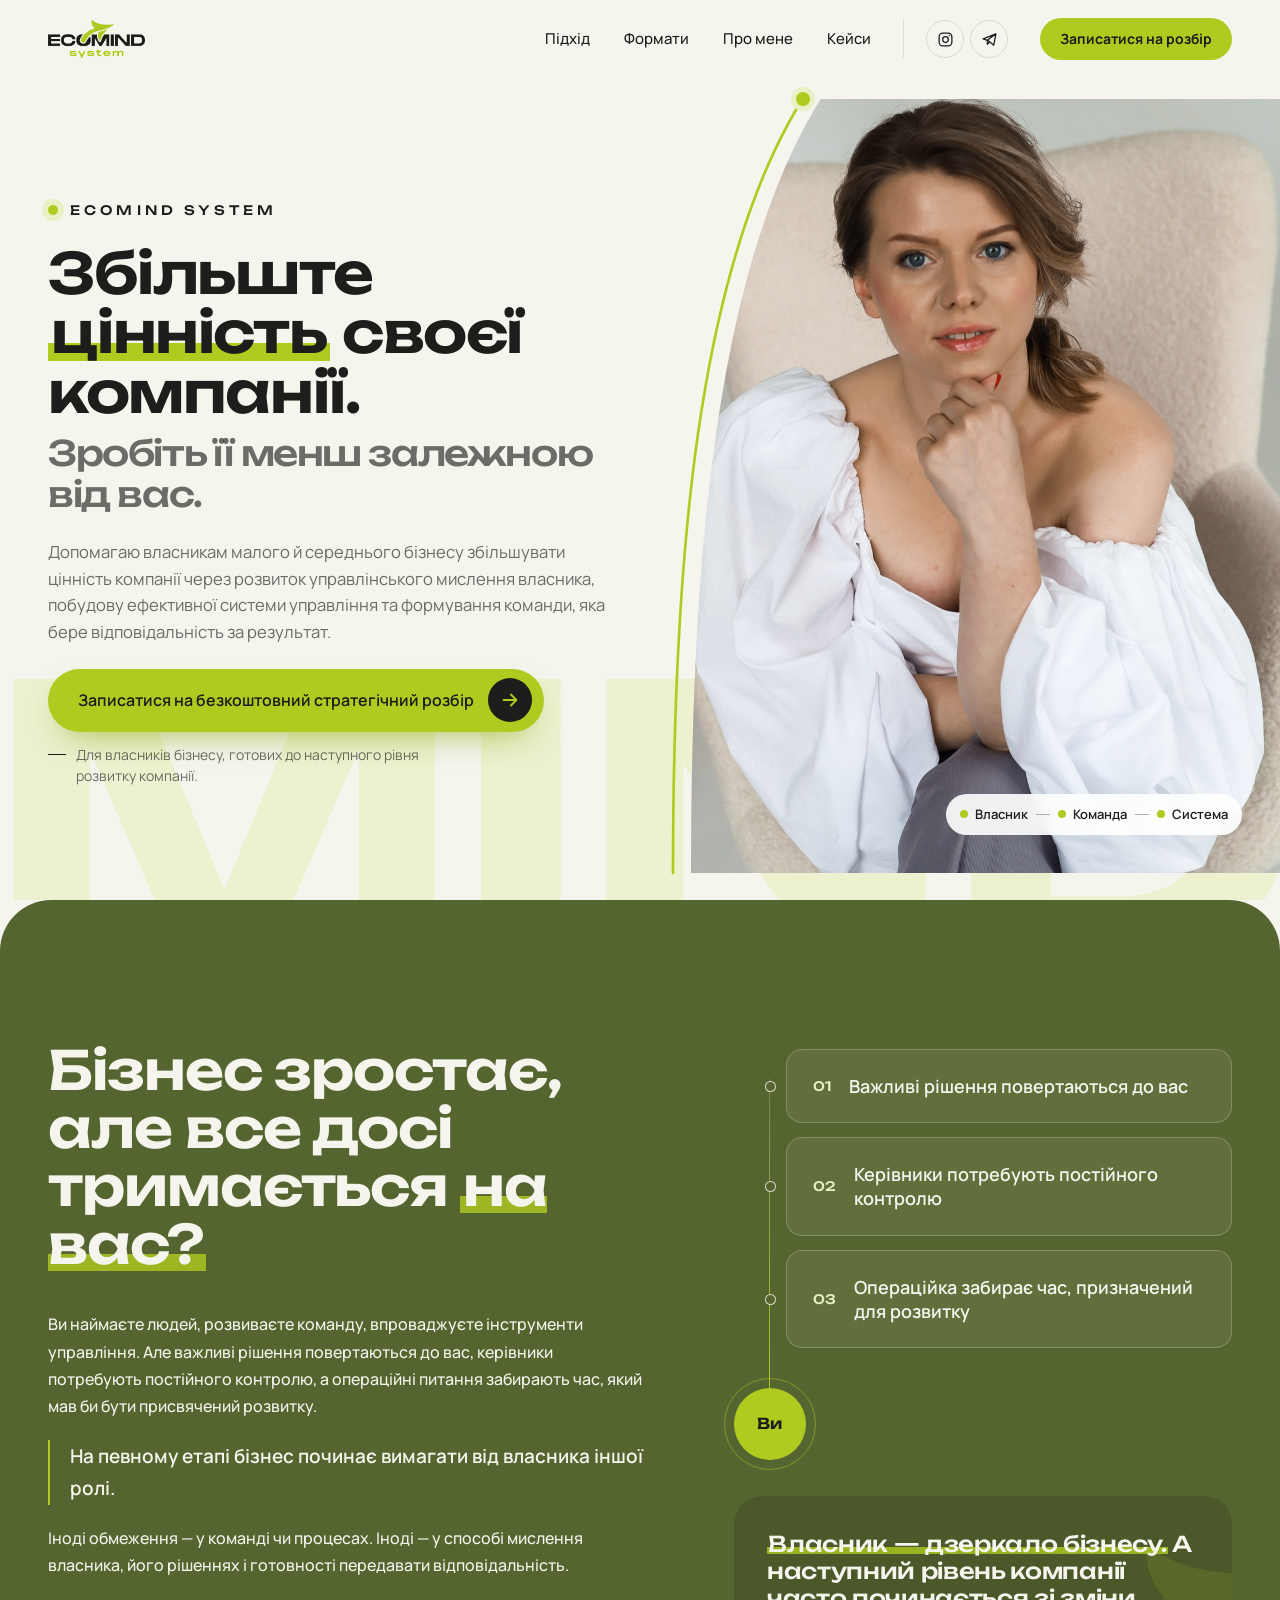
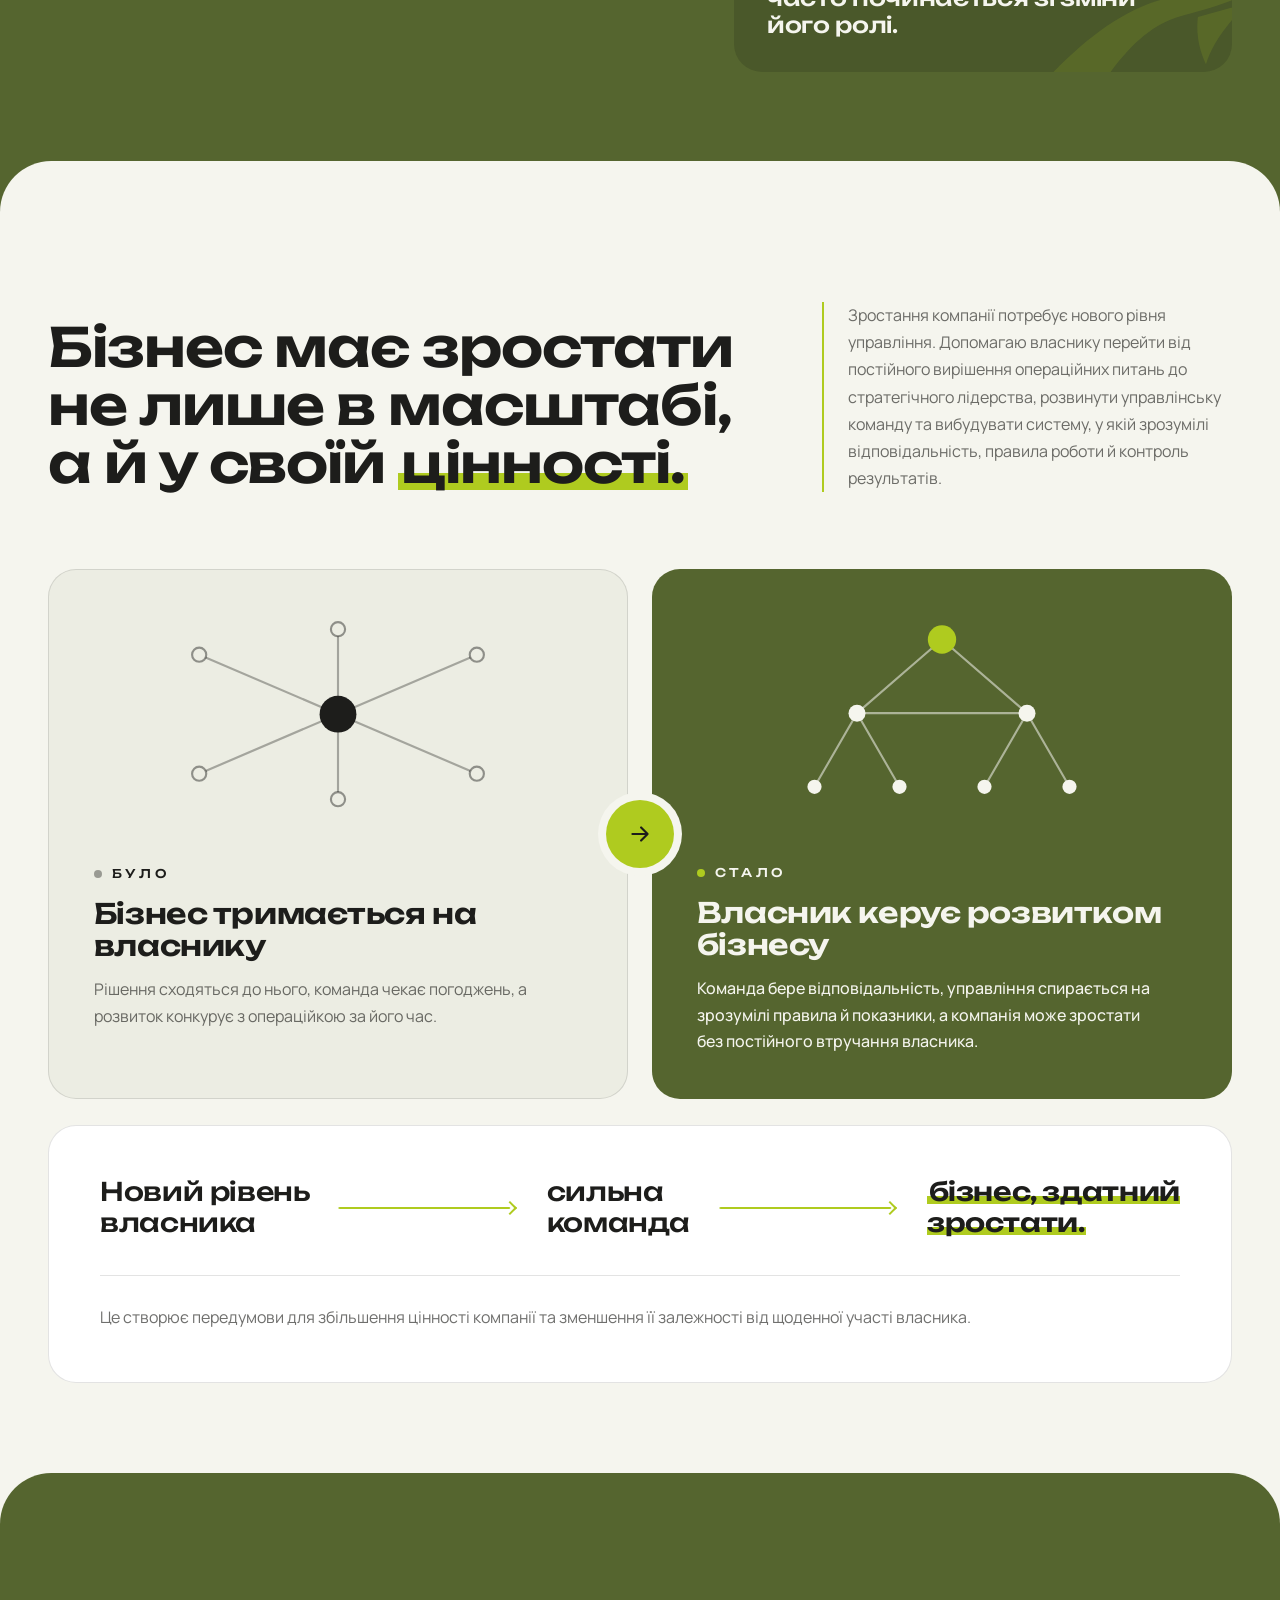
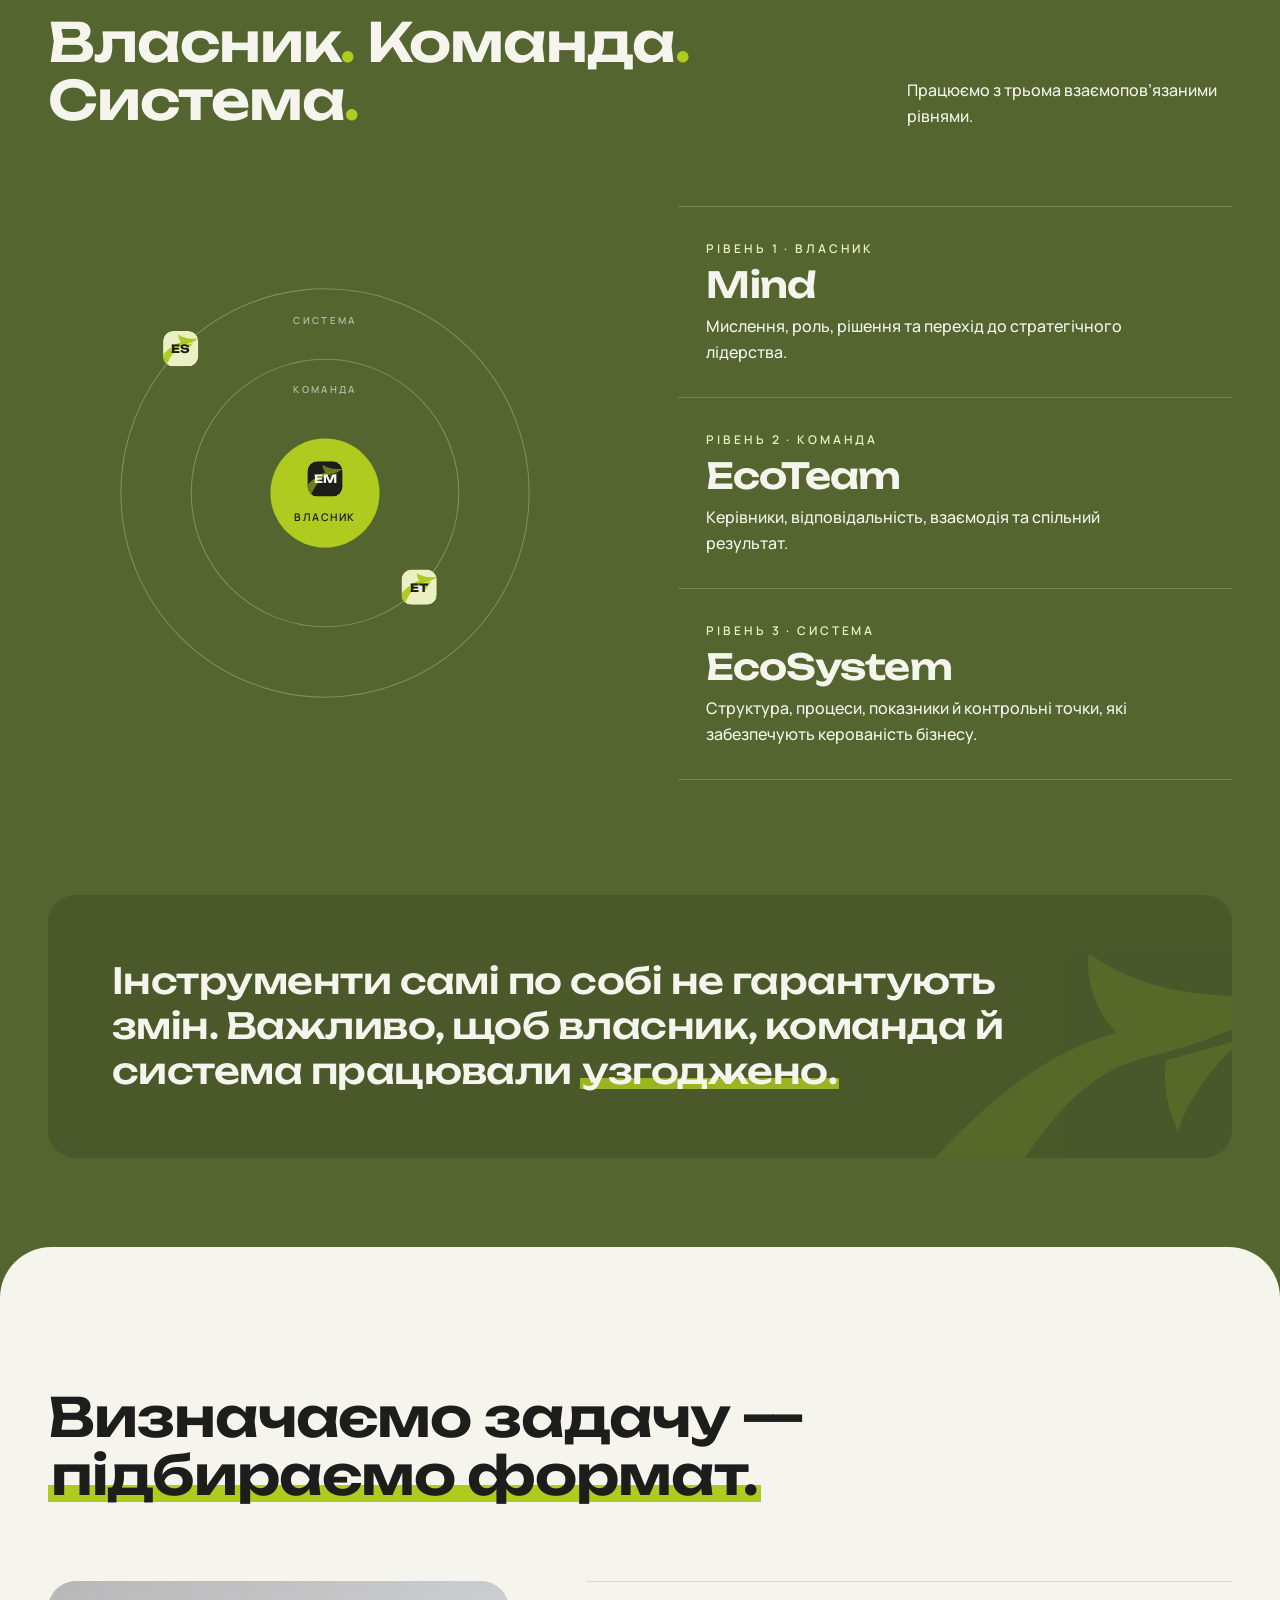
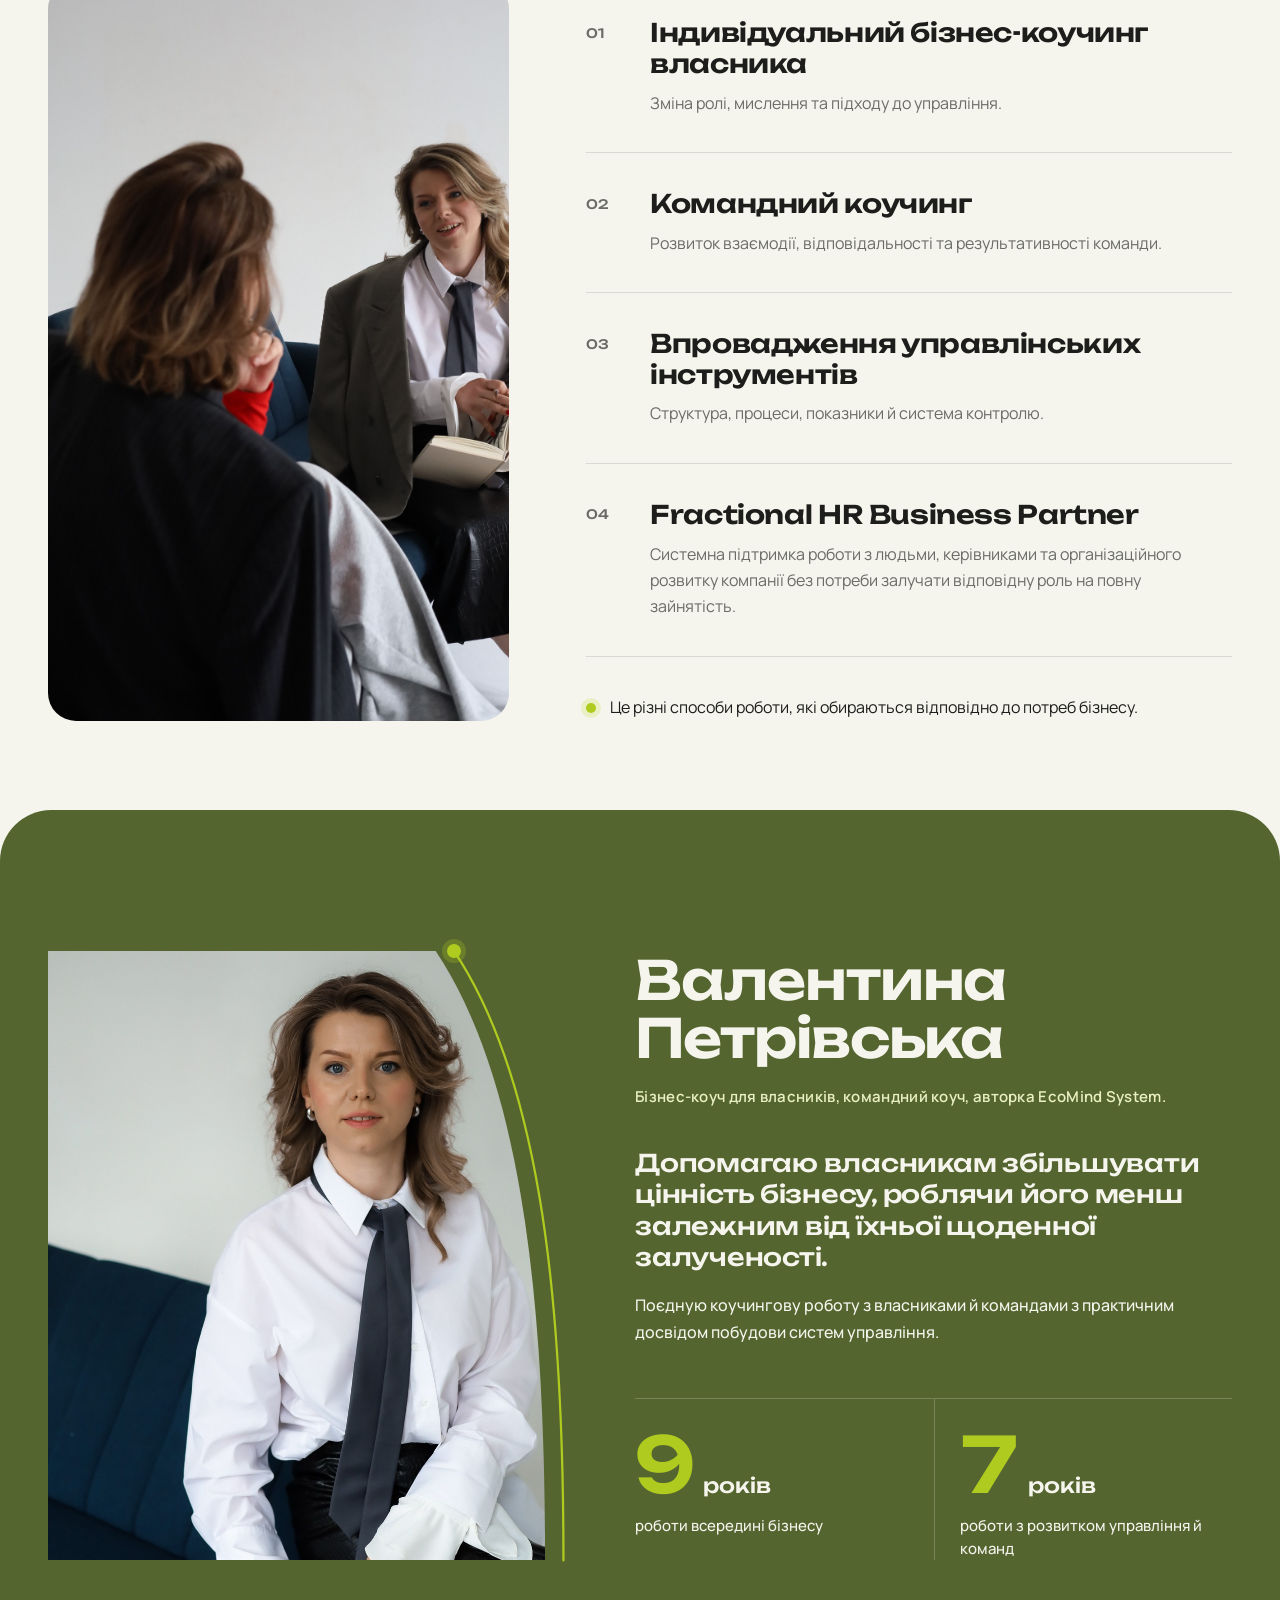
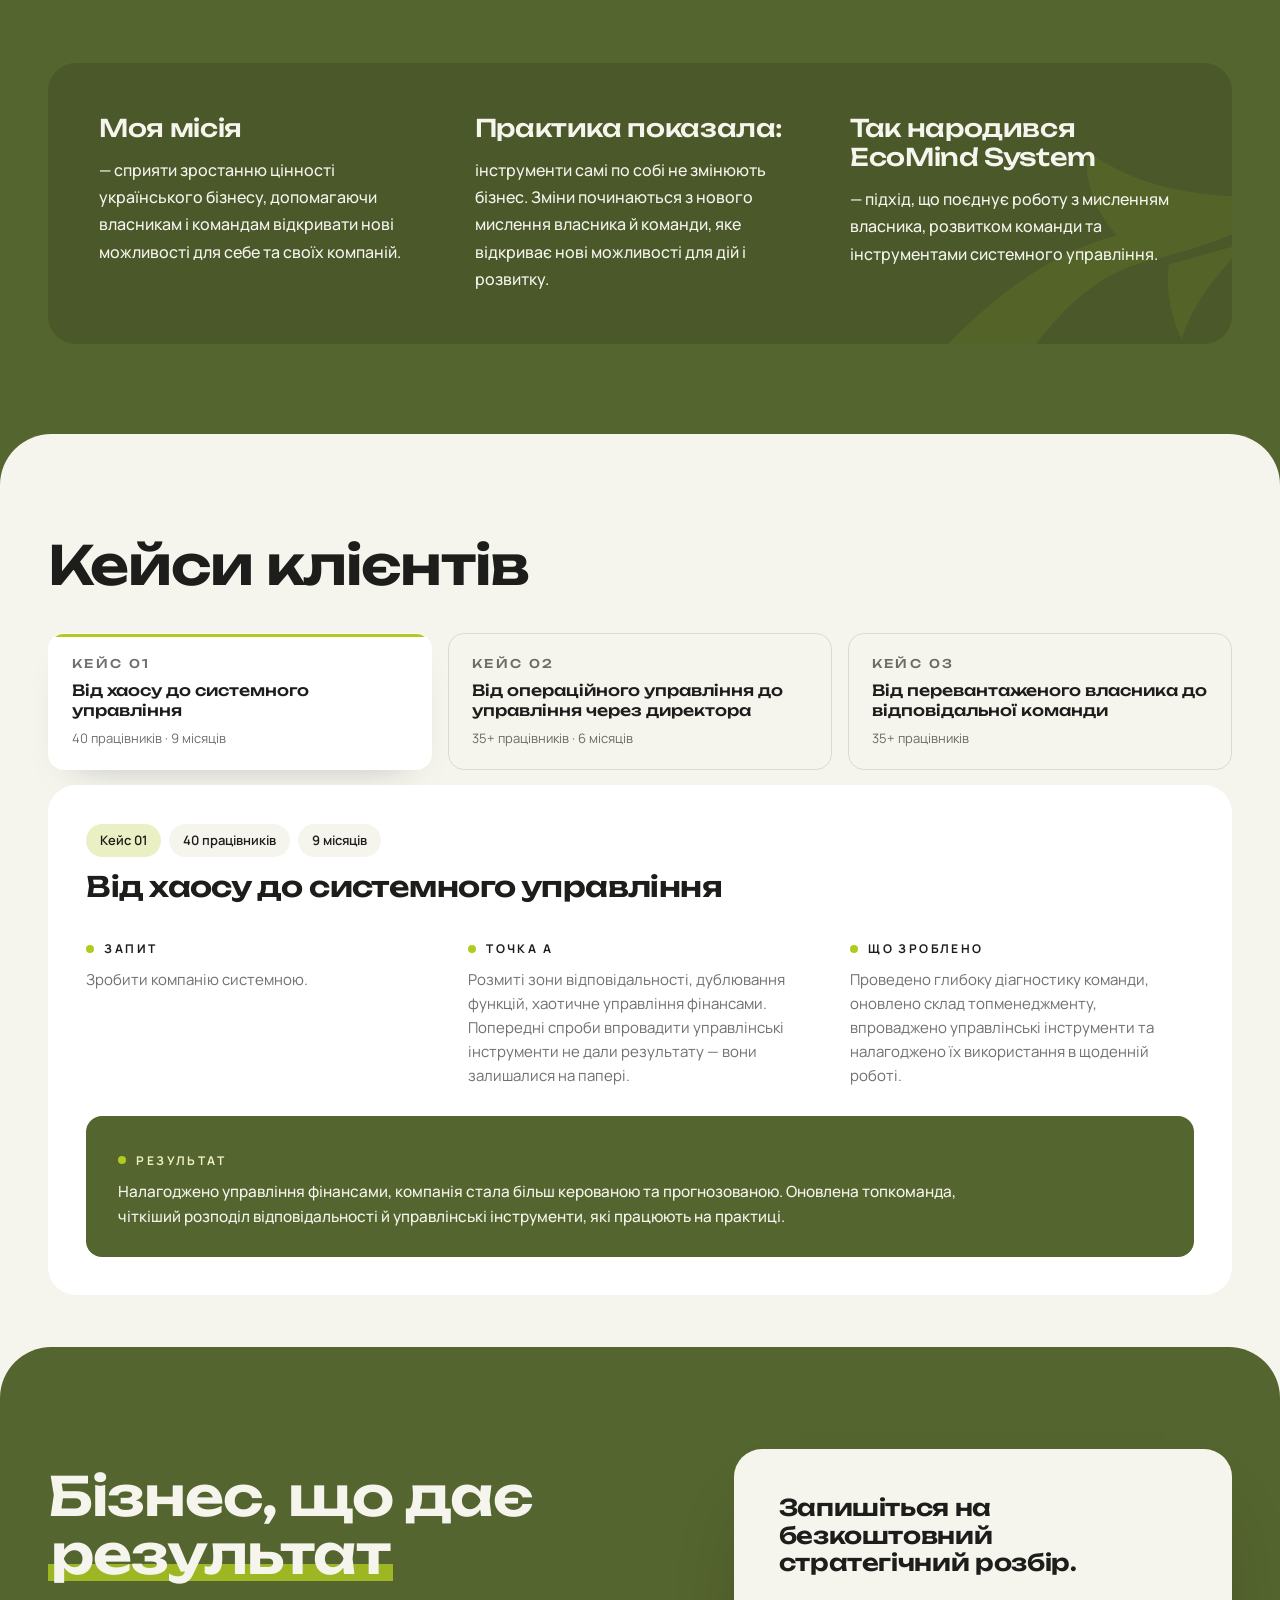
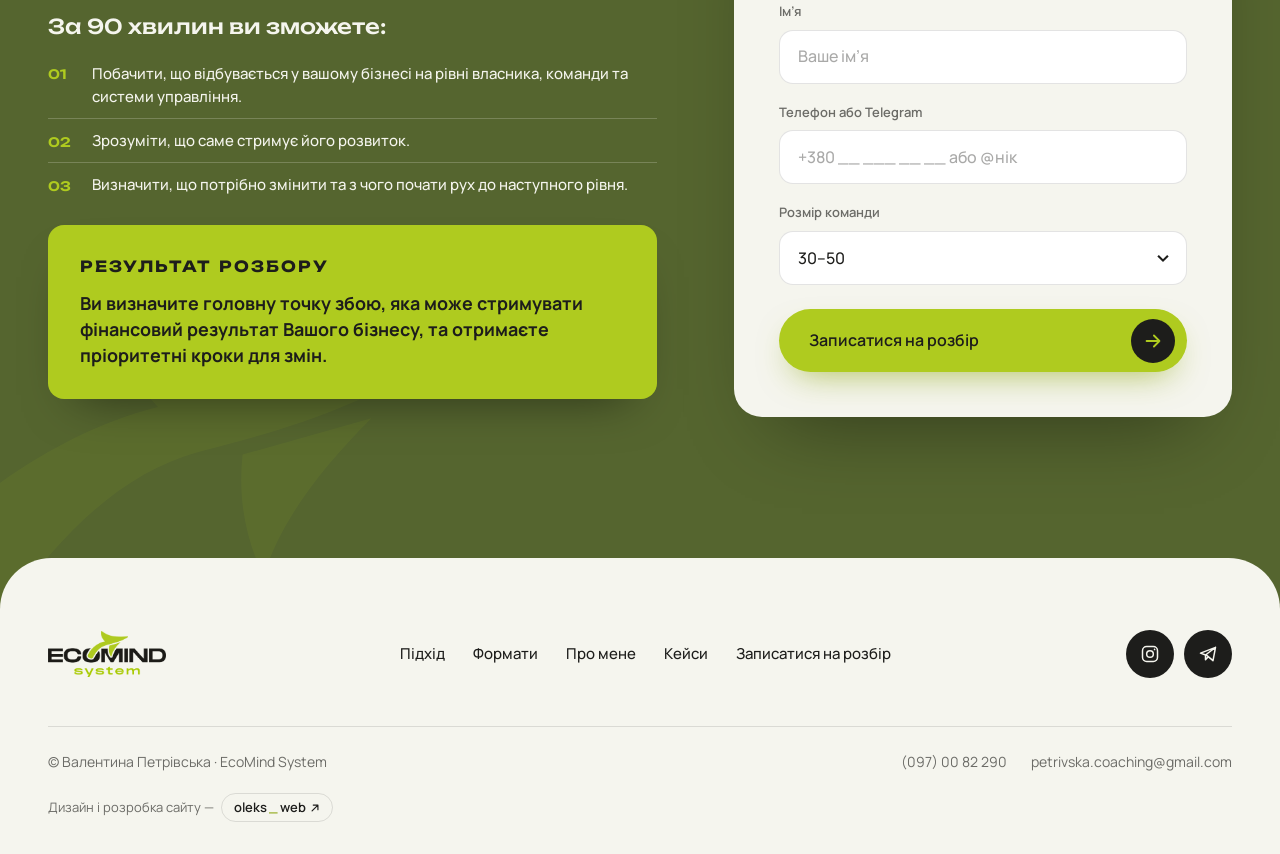
==== commit af413568: "Форма: маска українського номера; прибрано залишки Netlify Co-Authored-By: Claude Opus 5.5 <noreply@" ====
--- a/index.html
+++ b/index.html
@@ -43,7 +43,7 @@
   <link rel="preconnect" href="https://fonts.gstatic.com" crossorigin>
   <link href="https://fonts.googleapis.com/css2?family=Manrope:wght@400;500;600;700&family=Unbounded:wght@400;500;600;700&display=swap" rel="stylesheet">
 
-  <link rel="stylesheet" href="css/style.css?v=20261030a">
+  <link rel="stylesheet" href="css/style.css?v=20261105a">
   <script>document.documentElement.classList.add('js');</script>
 </head>
 <body>
@@ -525,8 +525,7 @@
         </div>
 
         <div class="consult__card reveal" id="form">
-          <form class="form" name="consult" method="POST" data-netlify="true" netlify-honeypot="bot-field" novalidate>
-            <input type="hidden" name="form-name" value="consult">
+          <form class="form" name="consult" method="POST" action="/api/consult" novalidate>
             <p class="form__hp" aria-hidden="true"><label>Не заповнюйте: <input name="bot-field" tabindex="-1" autocomplete="off"></label></p>
 
             <h3 class="form__title">Запишіться на безкоштовний стратегічний розбір.</h3>
@@ -538,7 +537,8 @@
 
             <label class="field">
               <span class="field__label">Телефон або Telegram</span>
-              <input class="field__input" type="text" name="contact" placeholder="+380… / @username" autocomplete="tel" required>
+              <input class="field__input" type="text" name="contact" placeholder="+380 __ ___ __ __ або @нік" autocomplete="tel" required>
+              <span class="field__hint" hidden>Перевірте номер: потрібно 9 цифр після +380</span>
             </label>
 
             <label class="field">
@@ -613,6 +613,6 @@
     </div>
   </footer>
 
-  <script src="js/main.js?v=20261030a" defer></script>
+  <script src="js/main.js?v=20261105a" defer></script>
 </body>
 </html>
--- a/css/style.css
+++ b/css/style.css
@@ -1434,6 +1434,7 @@
 .field__input::placeholder { color: rgba(29, 29, 27, .38); }
 .field__input:focus { outline: none; border-color: var(--lime-deep); box-shadow: 0 0 0 4px var(--lime-tint); }
 .field__input.is-invalid { border-color: #B54A3B; }
+.field__hint { font-size: 13px; color: #B54A3B; }
 .field__select { position: relative; display: block; }
 .field__select::after {
   content: "";
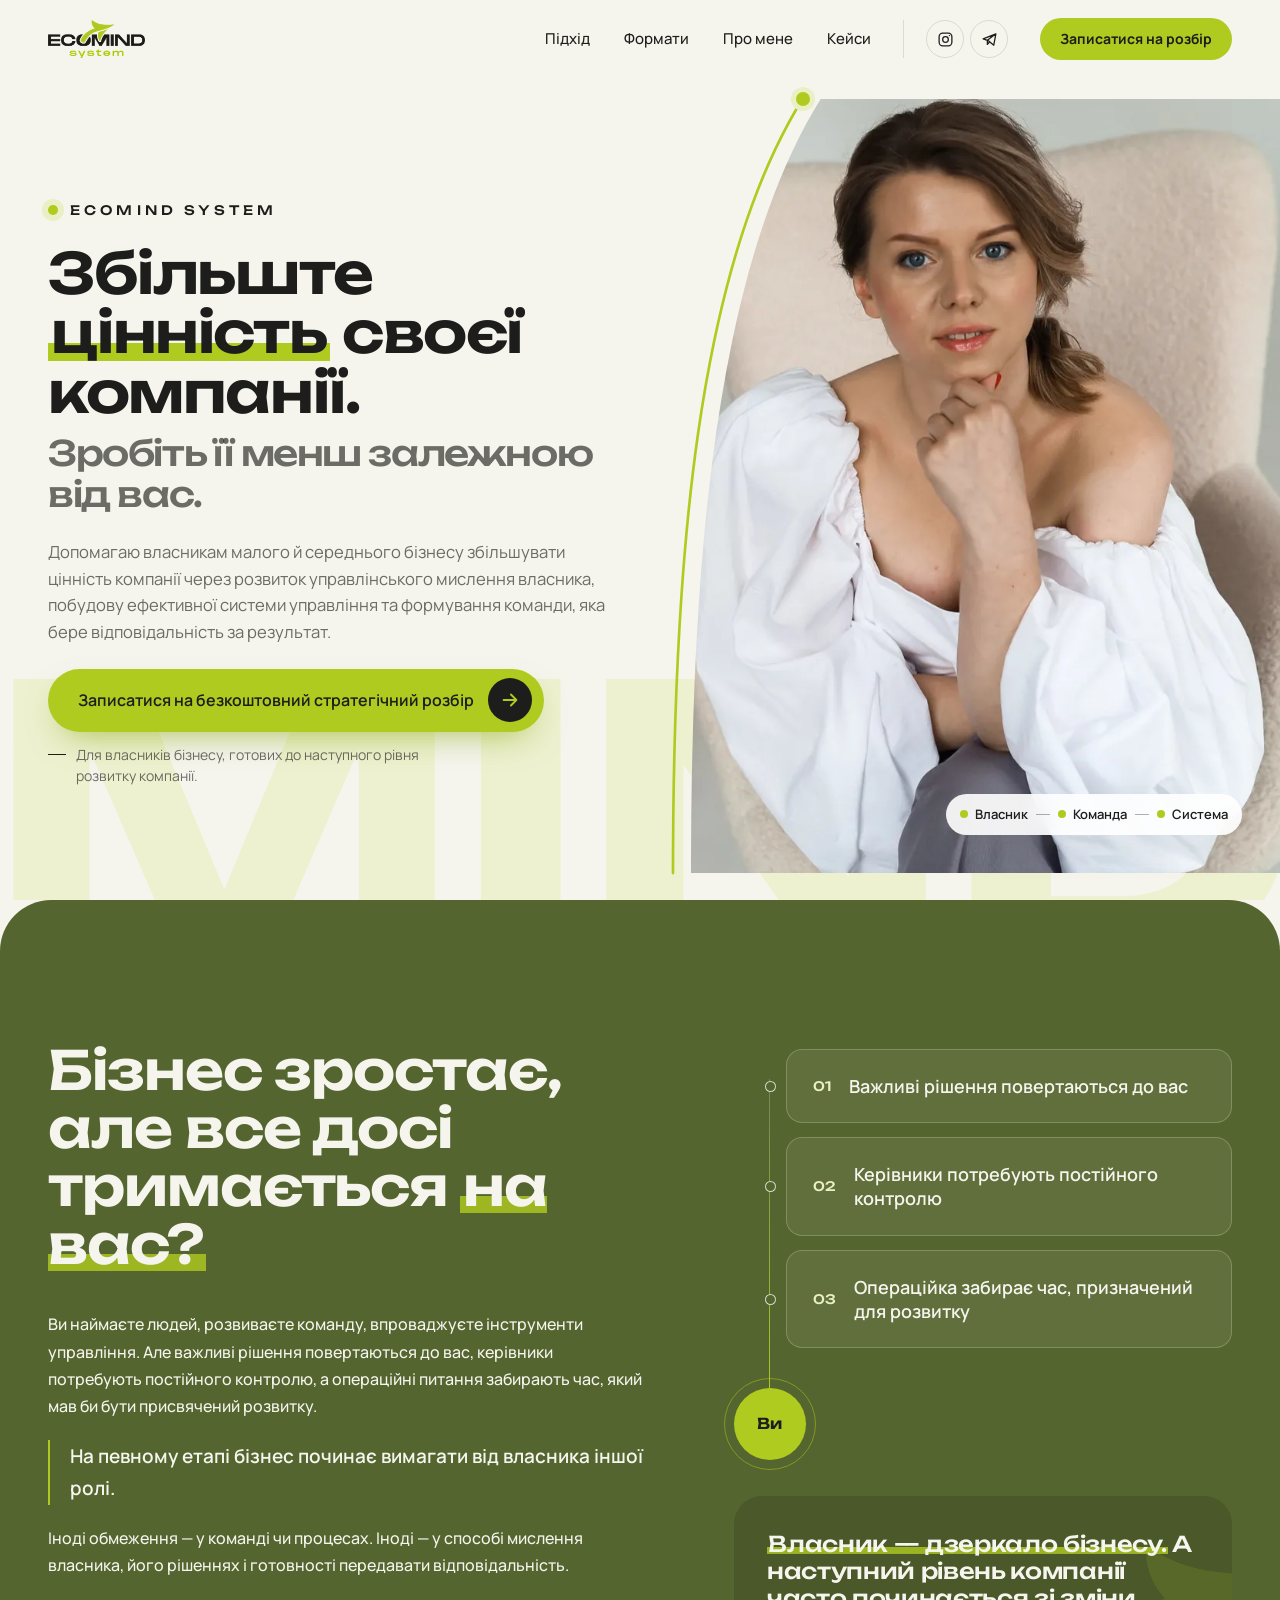
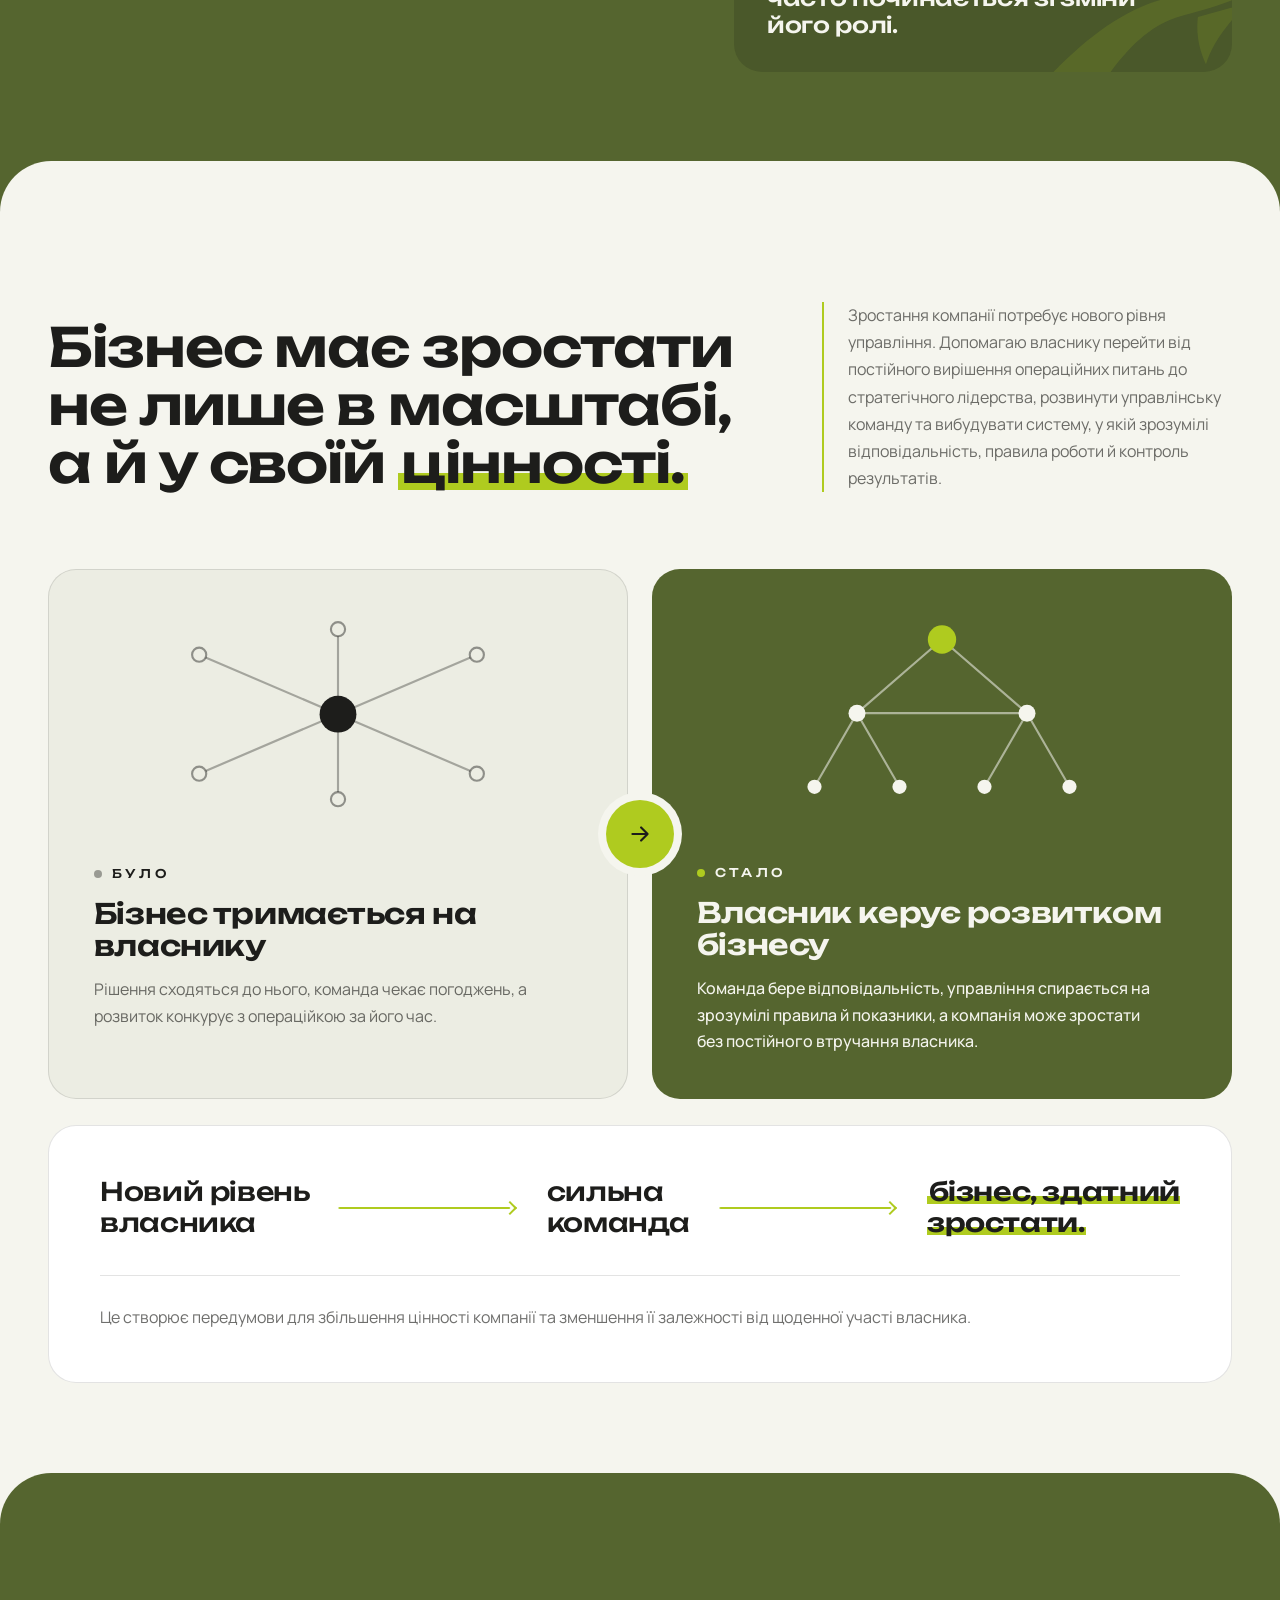
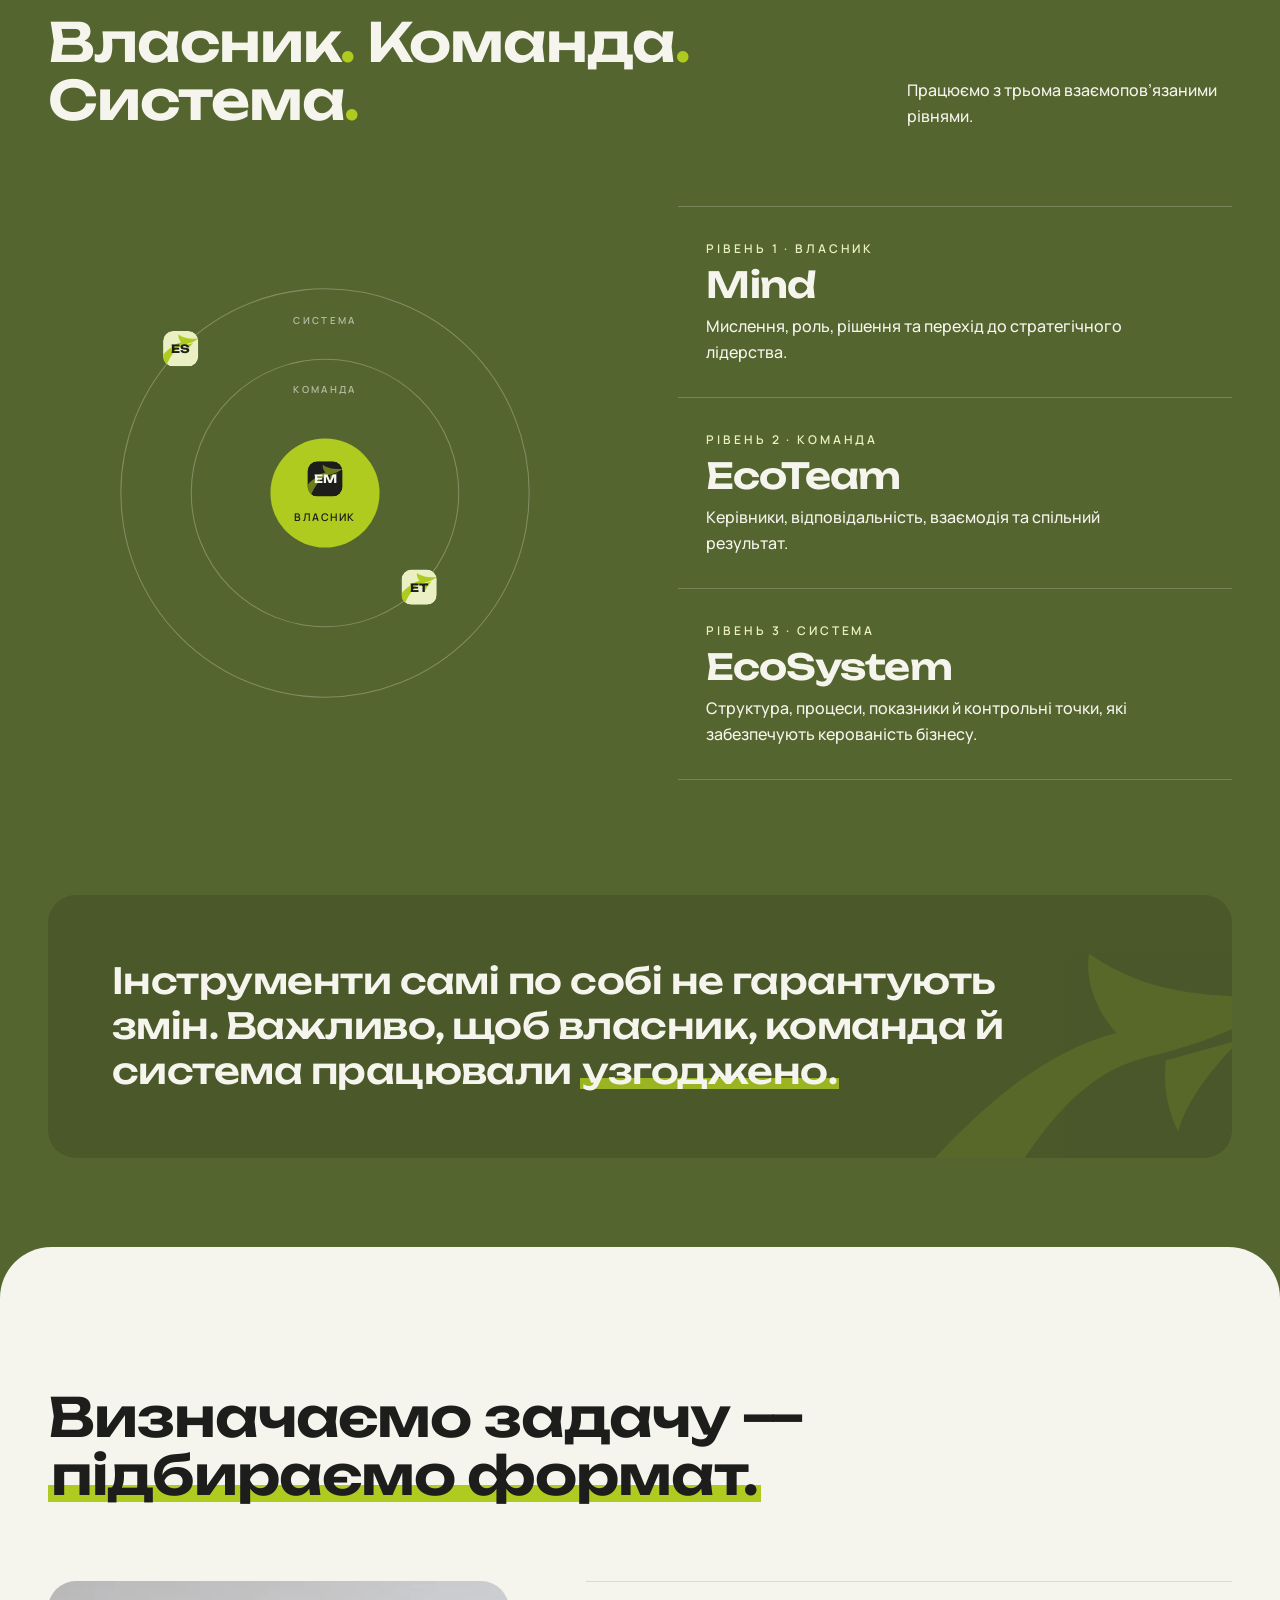
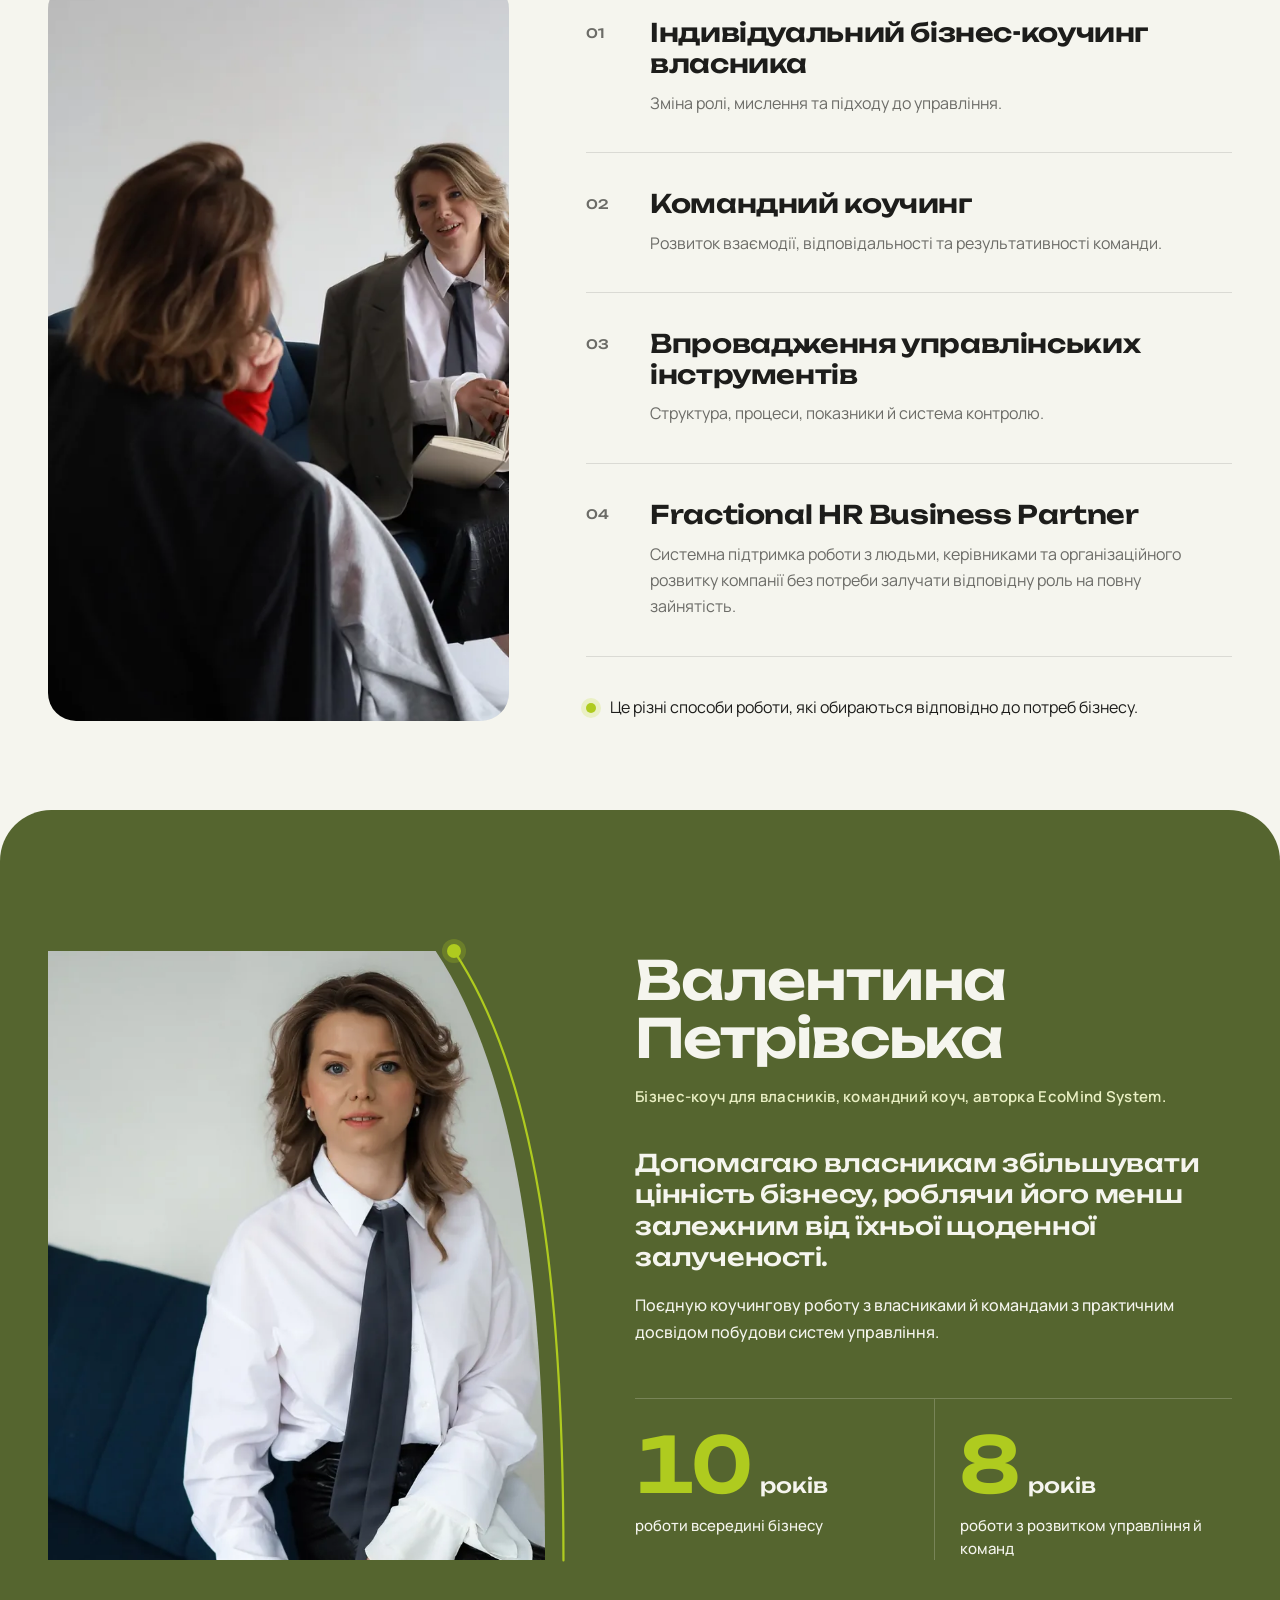
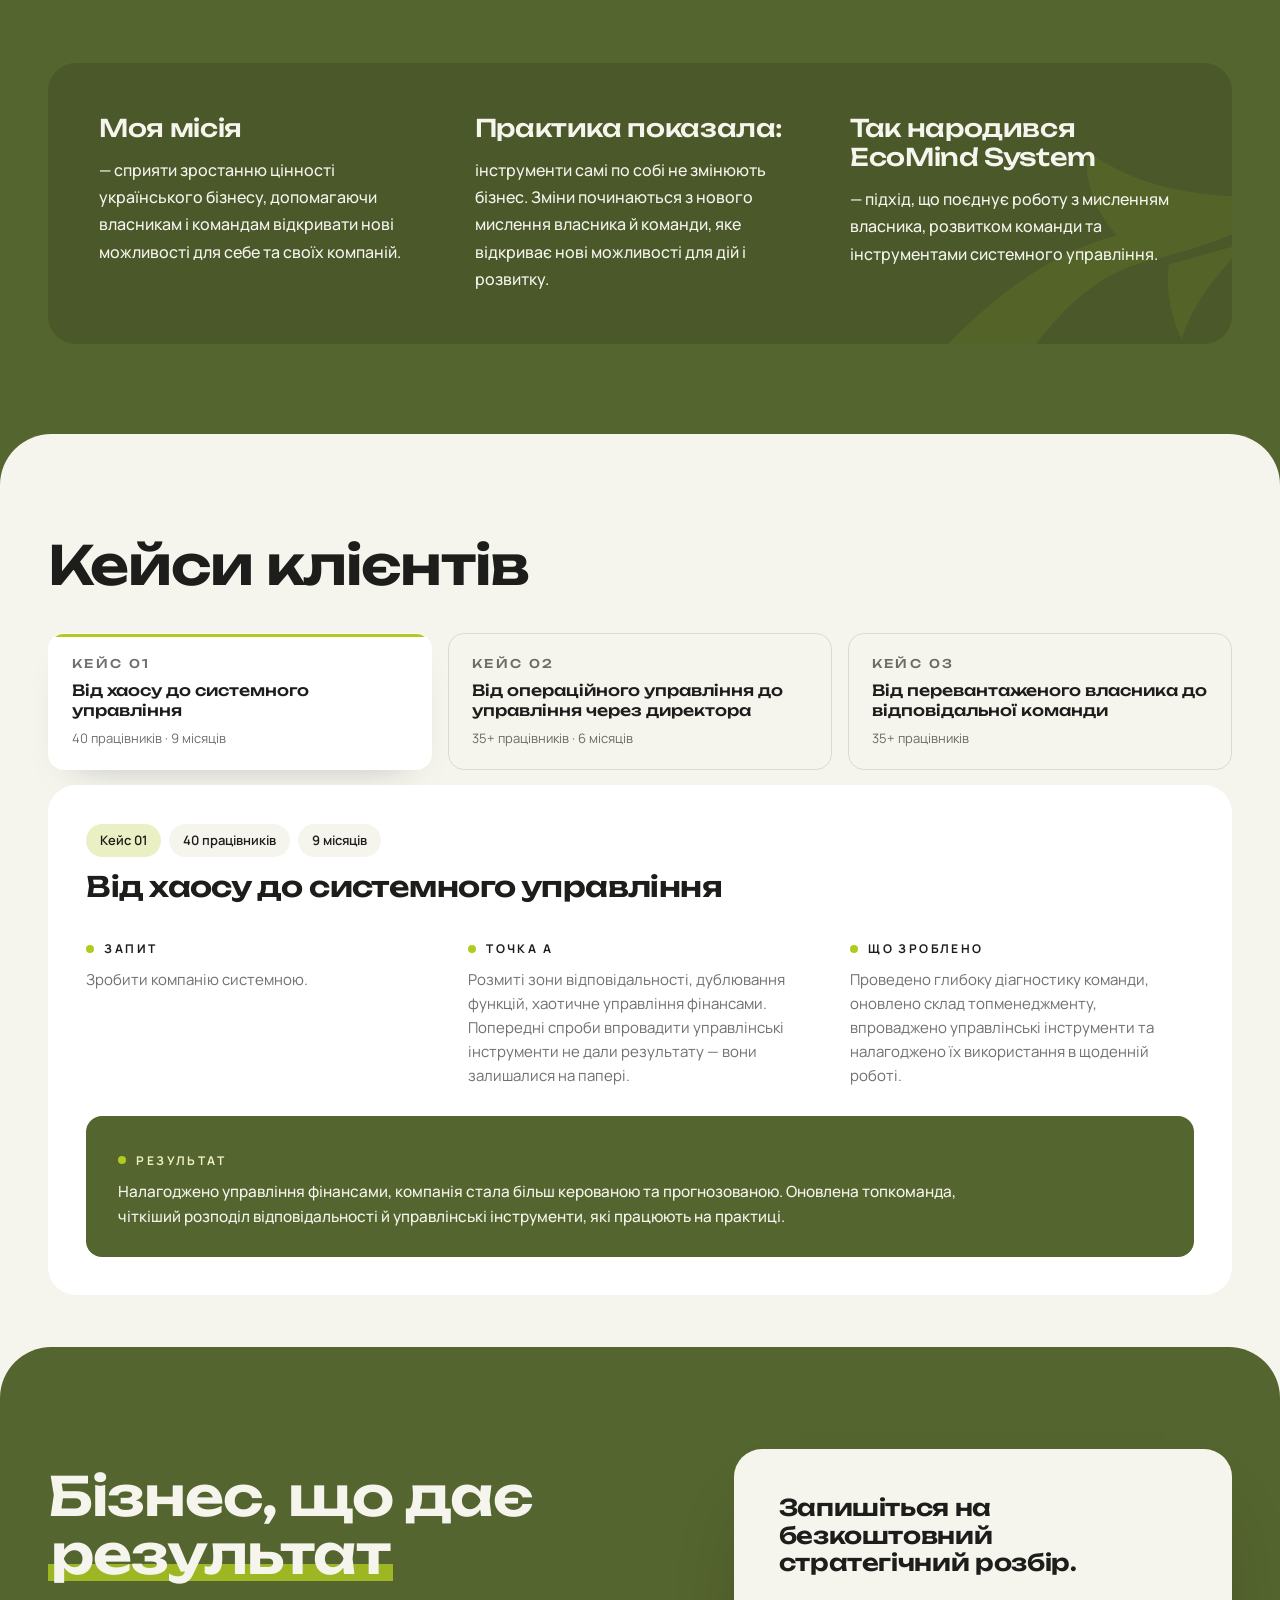
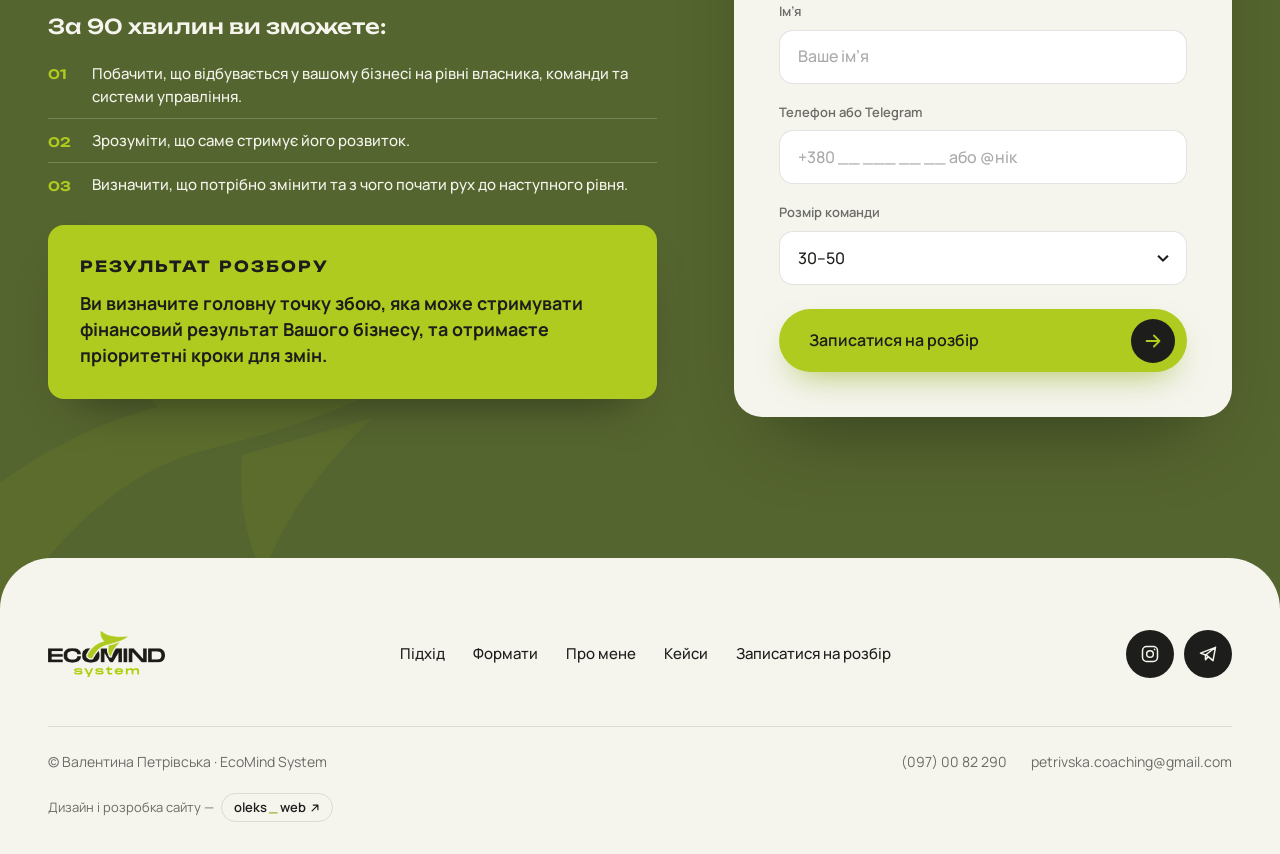
==== commit a19bb579: "Швидкість: фото у WebP з адаптивними розмірами, легше лого, кеш і менше шрифтів Co-Authored-By: Clau" ====
--- a/index.html
+++ b/index.html
@@ -41,9 +41,9 @@
 
   <link rel="preconnect" href="https://fonts.googleapis.com">
   <link rel="preconnect" href="https://fonts.gstatic.com" crossorigin>
-  <link href="https://fonts.googleapis.com/css2?family=Manrope:wght@400;500;600;700&family=Unbounded:wght@400;500;600;700&display=swap" rel="stylesheet">
-
-  <link rel="stylesheet" href="css/style.css?v=20261105a">
+  <link href="https://fonts.googleapis.com/css2?family=Manrope:wght@400;500;600;700&family=Unbounded:wght@500;600;700&display=swap" rel="stylesheet">
+
+  <link rel="stylesheet" href="css/style.css?v=20261105b">
   <script>document.documentElement.classList.add('js');</script>
 </head>
 <body>
@@ -65,7 +65,7 @@
   <header class="header" id="header">
     <div class="container header__inner">
       <a href="#top" class="header__logo" aria-label="EcoMind System — на початок">
-        <img src="assets/brand/logo-ecomind-system.png" alt="EcoMind System" width="1386" height="542">
+        <img src="assets/brand/logo-ecomind-system.png" alt="EcoMind System" width="360" height="141">
       </a>
 
       <nav class="nav" id="nav" aria-label="Основна навігація">
@@ -125,7 +125,11 @@
         <span class="hero__edge-dot" aria-hidden="true"></span>
 
         <figure class="hero__photo">
-          <img src="assets/img/IMG_0576.jpg" alt="Валентина Петрівська, бізнес-коуч для власників бізнесу" width="2200" height="1467" fetchpriority="high">
+          <picture>
+            <source media="(max-width: 640px)" type="image/webp" srcset="assets/img/IMG_0576-sq-760.webp 760w, assets/img/IMG_0576-sq-1100.webp 1100w, assets/img/IMG_0576-sq-1466.webp 1466w" sizes="130vw">
+            <source type="image/webp" srcset="assets/img/IMG_0576-1100.webp 1100w, assets/img/IMG_0576-1600.webp 1600w, assets/img/IMG_0576-2200.webp 2200w" sizes="110vw">
+            <img src="assets/img/IMG_0576.jpg" alt="Валентина Петрівська, бізнес-коуч для власників бізнесу" width="2200" height="1467" fetchpriority="high">
+          </picture>
         </figure>
 
         <div class="hero__levels" aria-label="Три рівні EcoMind">
@@ -348,7 +352,10 @@
 
         <div class="formats__grid">
           <figure class="formats__photo reveal">
-            <img src="assets/img/IMG_0427.jpg" alt="Валентина Петрівська під час сесії з клієнтом" width="1200" height="1800" loading="lazy">
+            <picture>
+              <source type="image/webp" srcset="assets/img/IMG_0427-600.webp 600w, assets/img/IMG_0427-900.webp 900w, assets/img/IMG_0427-1200.webp 1200w" sizes="(max-width: 900px) 95vw, 38vw">
+              <img src="assets/img/IMG_0427.jpg" alt="Валентина Петрівська під час сесії з клієнтом" width="1200" height="1800" loading="lazy">
+            </picture>
           </figure>
 
           <div class="formats__main">
@@ -397,7 +404,10 @@
         <div class="about__grid">
           <div class="about__visual reveal">
             <figure class="about__photo">
-              <img src="assets/img/IMG_0498.jpg" alt="Валентина Петрівська" width="1200" height="1800" loading="lazy">
+              <picture>
+                <source type="image/webp" srcset="assets/img/IMG_0498-600.webp 600w, assets/img/IMG_0498-900.webp 900w, assets/img/IMG_0498-1200.webp 1200w" sizes="(max-width: 900px) 112vw, 52vw">
+                <img src="assets/img/IMG_0498.jpg" alt="Валентина Петрівська" width="1200" height="1800" loading="lazy">
+              </picture>
             </figure>
             <svg class="about__edge" viewBox="0 0 100 100" preserveAspectRatio="none" aria-hidden="true">
               <path d="M78 0 C96 22 100 60 100 100"/>
@@ -577,7 +587,7 @@
     <div class="container">
       <div class="footer__top">
         <a href="#top" class="footer__logo" aria-label="EcoMind System — на початок">
-          <img src="assets/brand/logo-ecomind-system.png" alt="EcoMind System" width="1386" height="542" loading="lazy">
+          <img src="assets/brand/logo-ecomind-system.png" alt="EcoMind System" width="360" height="141" loading="lazy">
         </a>
 
         <nav class="footer__nav" aria-label="Навігація в підвалі">
@@ -613,6 +623,6 @@
     </div>
   </footer>
 
-  <script src="js/main.js?v=20261105a" defer></script>
+  <script src="js/main.js?v=20261105b" defer></script>
 </body>
 </html>
--- a/css/style.css
+++ b/css/style.css
@@ -344,6 +344,9 @@
   transform-origin: 50% 0;
   animation: photo-in 1.8s var(--ease) .35s backwards;
 }
+/* <picture> лише вибирає файл (WebP потрібного розміру) — на розкладку не впливає */
+picture { display: contents; }
+
 /* «шторка» кольору бренду, що відкриває фото вздовж вигину */
 .hero__photo::after {
   content: "";
